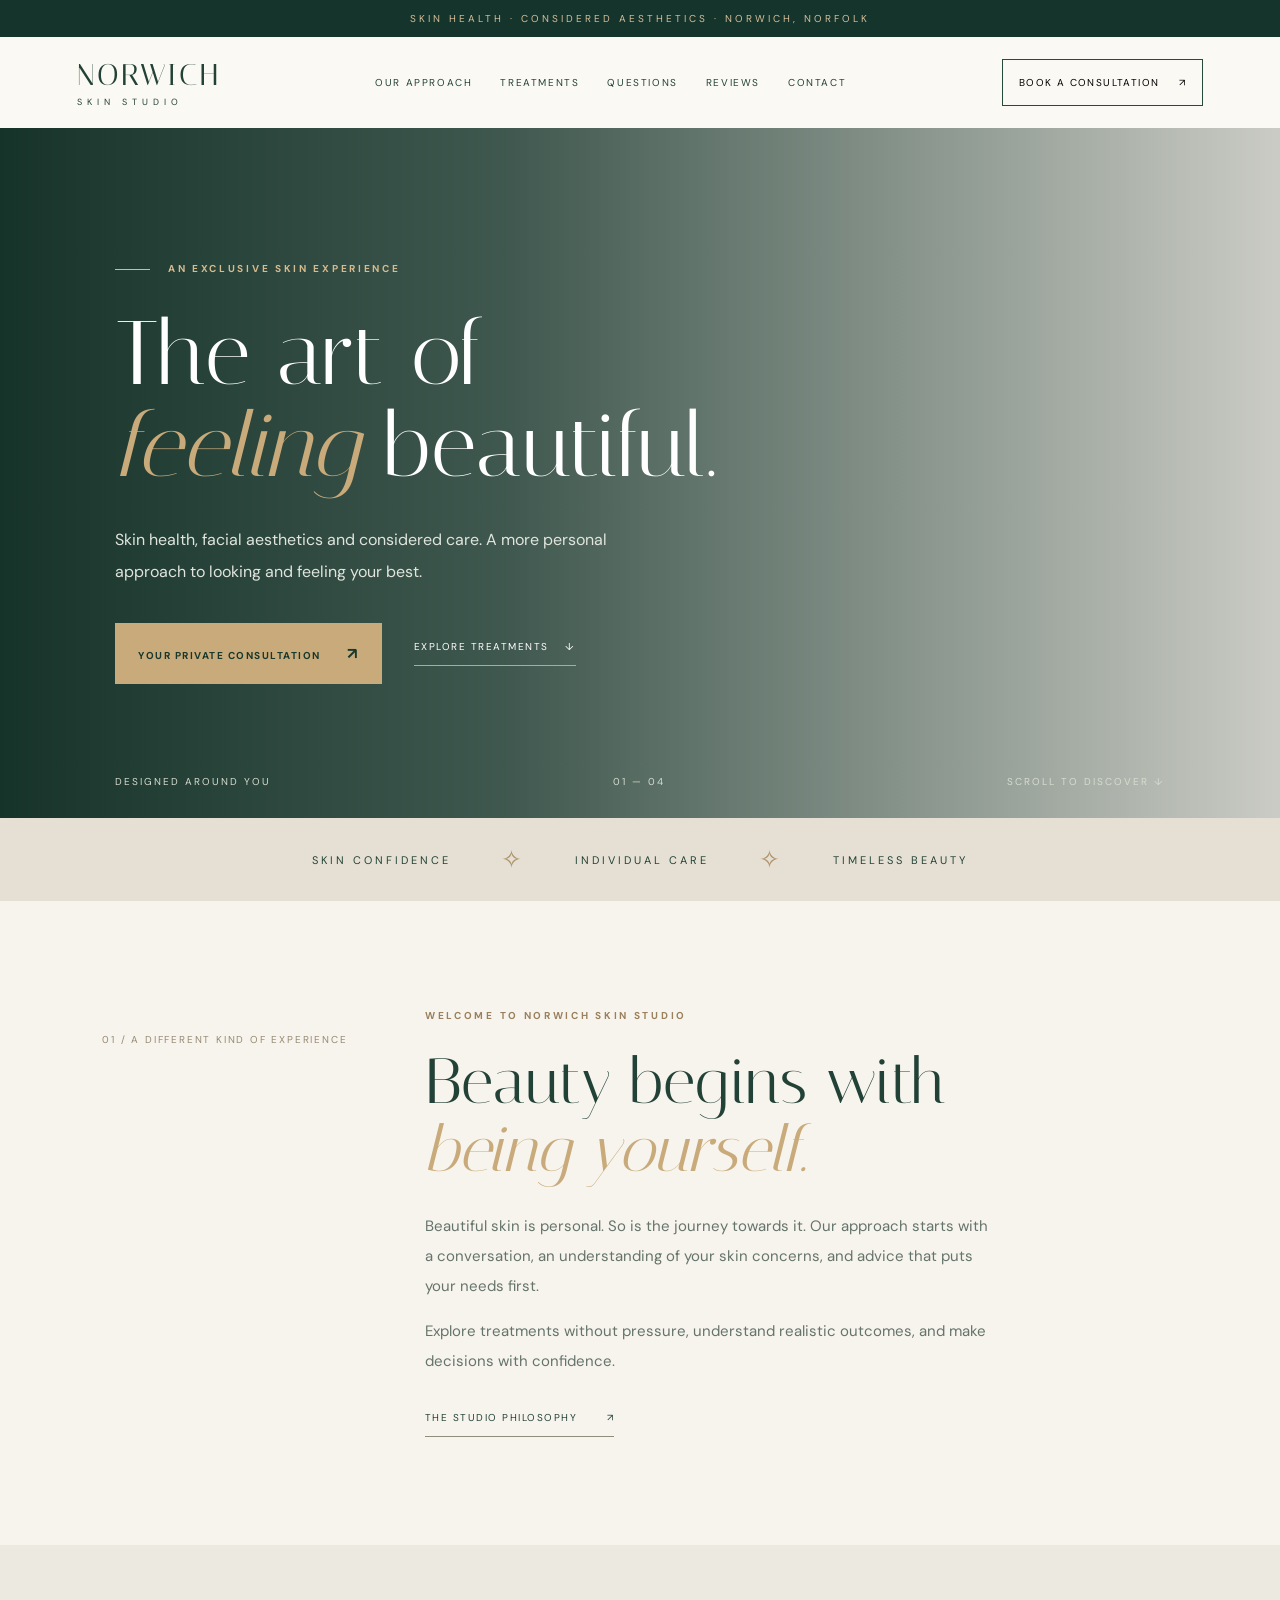
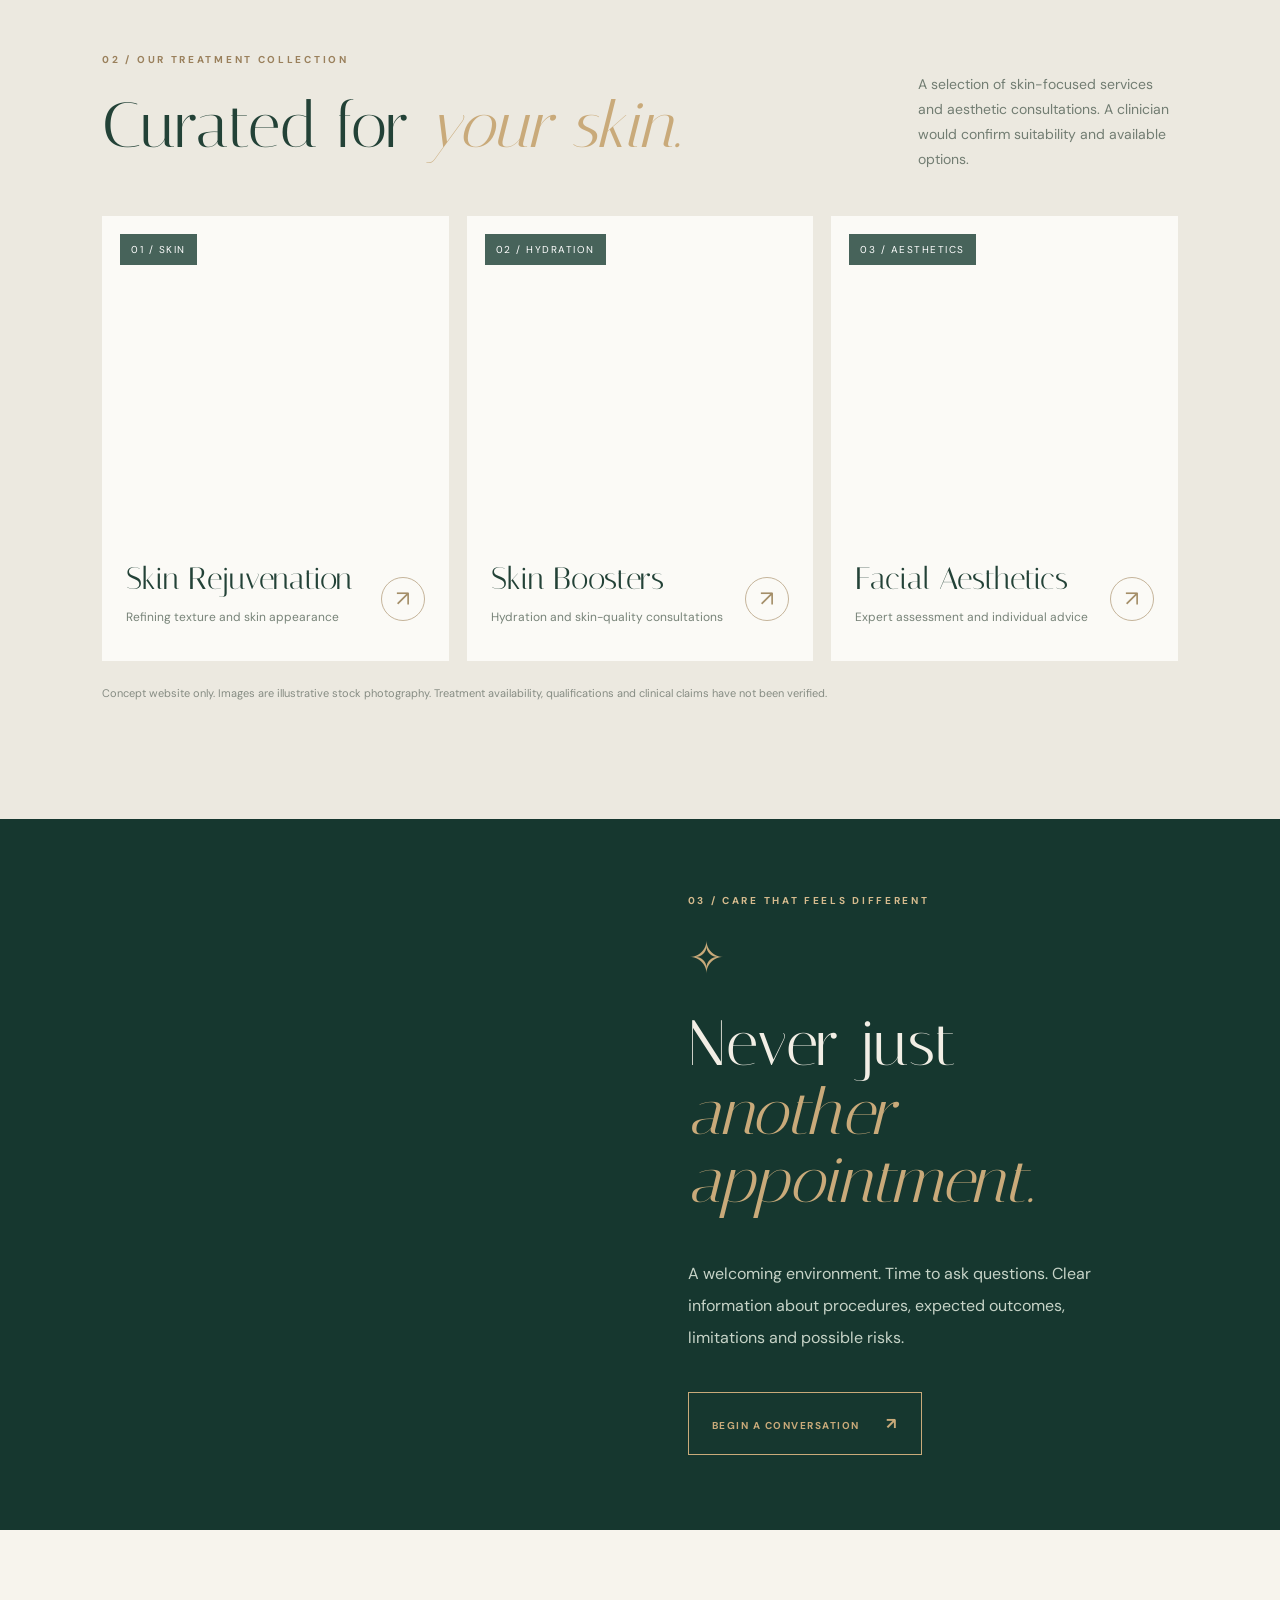
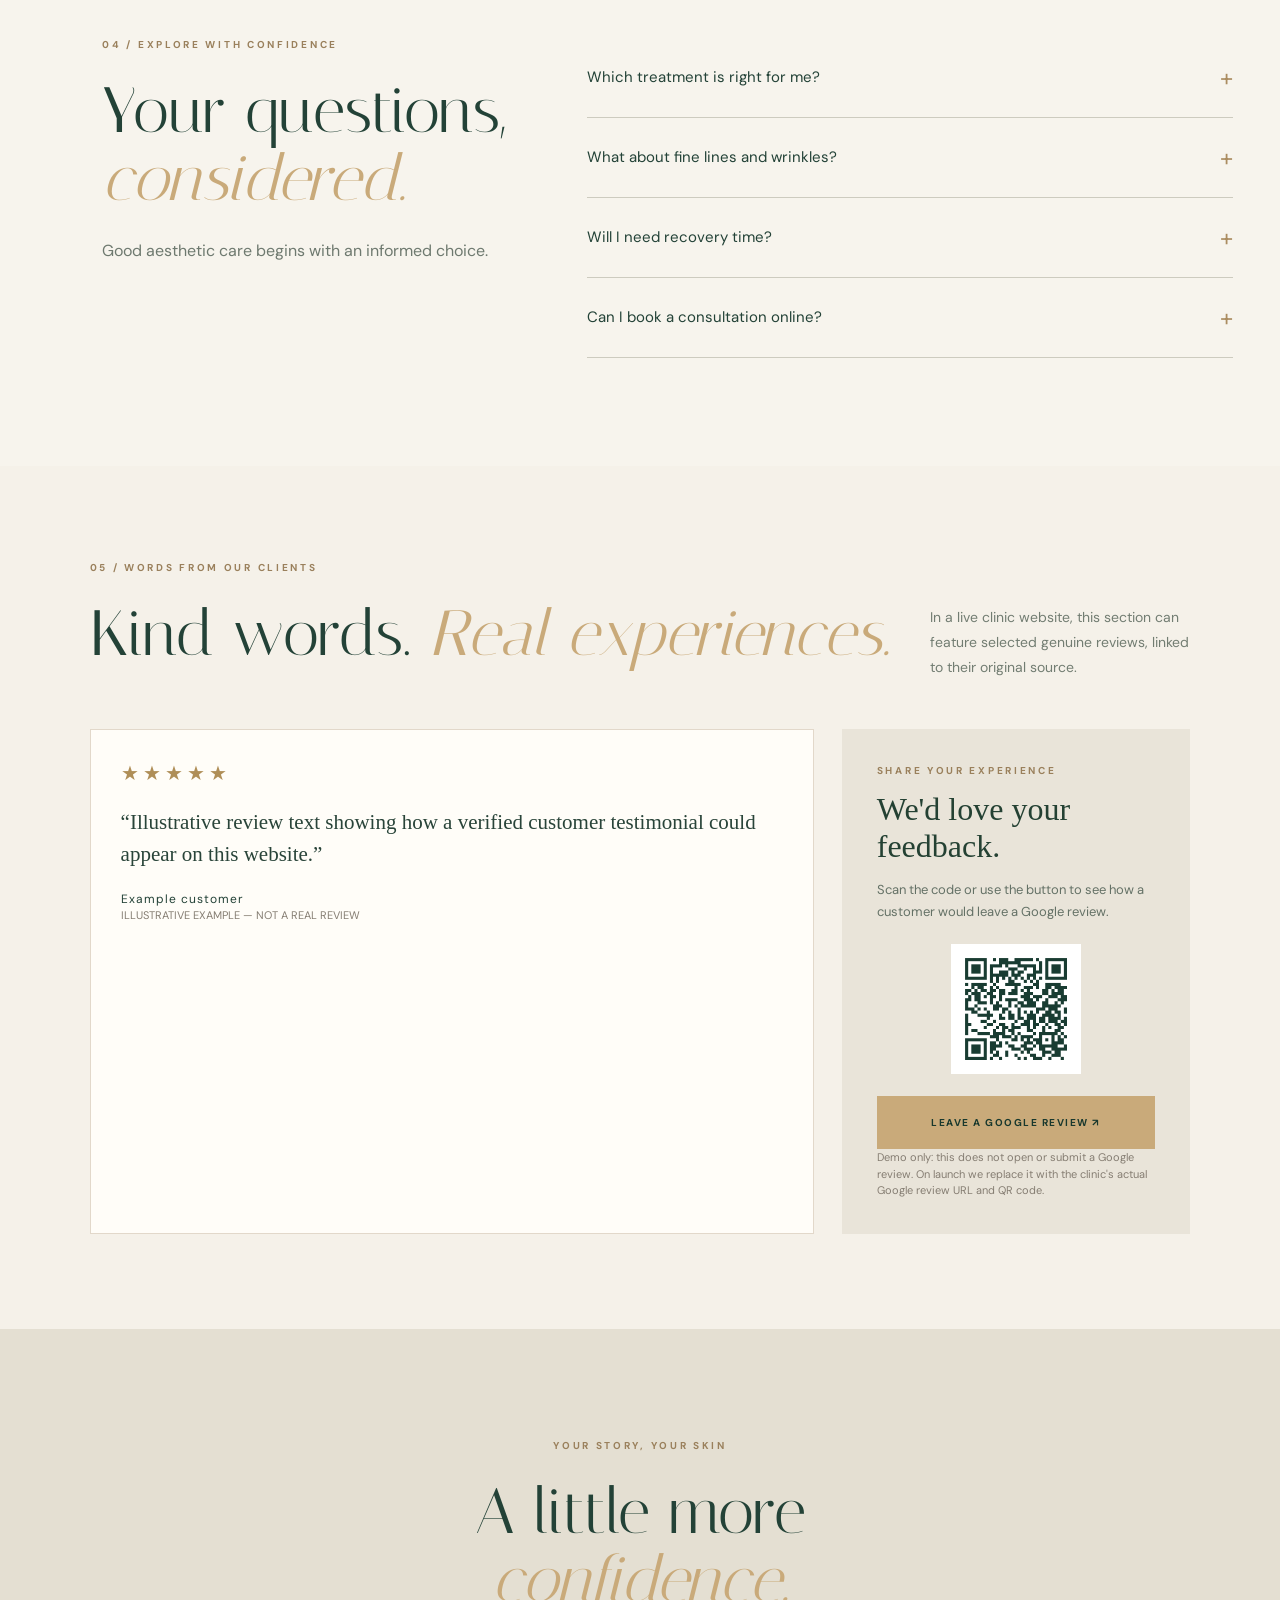
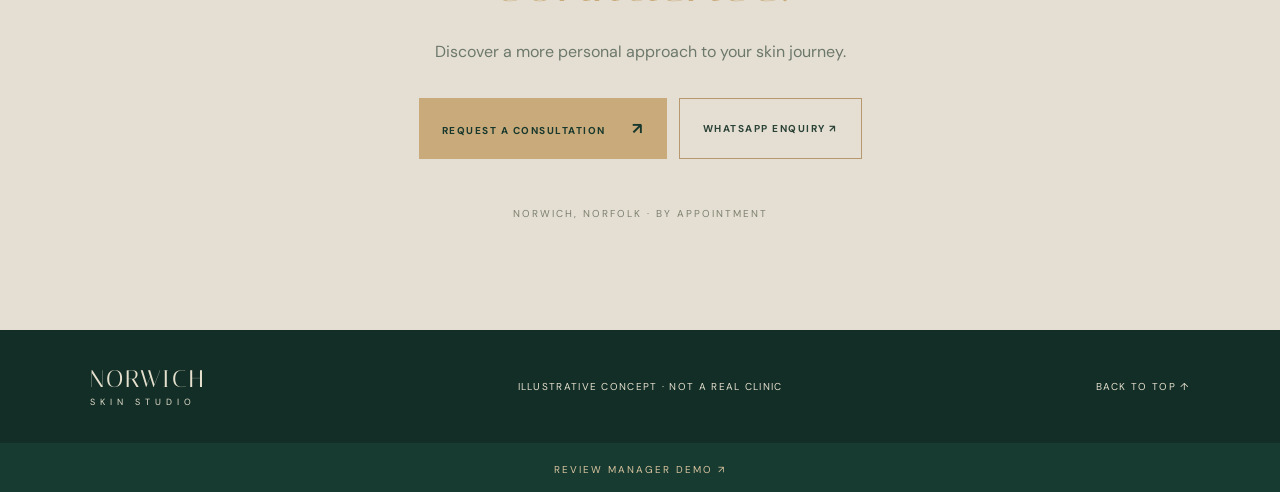
==== index.html @ c9c1867e "Add files via upload" ====
<!doctype html><html lang="en"><head><meta charset="utf-8"><meta name="viewport" content="width=device-width, initial-scale=1"><meta name="description" content="Norwich Skin Studio luxury skin and aesthetics website concept. Explore consultations, skin rejuvenation and skin treatments."><title>Norwich Skin Studio | Considered Aesthetics</title><link rel="preconnect" href="https://images.unsplash.com"><link rel="preconnect" href="https://fonts.googleapis.com"><link rel="preconnect" href="https://fonts.gstatic.com" crossorigin><link href="https://fonts.googleapis.com/css2?family=DM+Sans:wght@400;500;600;700&family=Italiana&display=swap" rel="stylesheet"><link rel="stylesheet" href="styles.css"></head><body><div class="topline">SKIN HEALTH · CONSIDERED AESTHETICS · NORWICH, NORFOLK</div><header class="header"><a class="brand" href="#home"><span class="brand-top">NORWICH</span><span class="brand-bottom">SKIN STUDIO</span></a><nav id="nav"><a href="#about">OUR APPROACH</a><a href="#treatments">TREATMENTS</a><a href="#questions">QUESTIONS</a><a href="#reviews">REVIEWS</a><a href="#contact">CONTACT</a></nav><button class="header-cta open-dialog">BOOK A CONSULTATION <span>↗</span></button><button class="menu" id="menu" aria-label="Open navigation" aria-expanded="false">☰</button></header><main id="home"><section class="hero"><div class="hero-image"></div><div class="hero-tint"></div><div class="hero-content"><div class="overline light"><span class="dash"></span> AN EXCLUSIVE SKIN EXPERIENCE</div><h1>The art of<br><em>feeling</em> beautiful.</h1><p>Skin health, facial aesthetics and considered care. A more personal approach to looking and feeling your best.</p><div class="hero-buttons"><button class="button gold open-dialog">YOUR PRIVATE CONSULTATION <span>↗</span></button><a href="#treatments" class="text-link">EXPLORE TREATMENTS <span>↓</span></a></div></div><div class="hero-bottom"><span>DESIGNED AROUND YOU</span><span>01 — 04</span><span>SCROLL TO DISCOVER ↓</span></div></section><div class="ribbon"><span>SKIN CONFIDENCE</span><b>✧</b><span>INDIVIDUAL CARE</span><b>✧</b><span>TIMELESS BEAUTY</span></div><section class="about section" id="about"><div class="section-kicker">01 / A DIFFERENT KIND OF EXPERIENCE</div><div><div class="overline">WELCOME TO NORWICH SKIN STUDIO</div><h2>Beauty begins with<br><em>being yourself.</em></h2><p>Beautiful skin is personal. So is the journey towards it. Our approach starts with a conversation, an understanding of your skin concerns, and advice that puts your needs first.</p><p>Explore treatments without pressure, understand realistic outcomes, and make decisions with confidence.</p><a href="#contact" class="underlined">THE STUDIO PHILOSOPHY <span>↗</span></a></div></section><section class="treatments section" id="treatments"><div class="section-heading"><div><div class="overline">02 / OUR TREATMENT COLLECTION</div><h2>Curated for <em>your skin.</em></h2></div><p>A selection of skin-focused services and aesthetic consultations. A clinician would confirm suitability and available options.</p></div><div class="cards"><article class="treatment-card"><div class="card-photo" style="background-image:url('https://images.unsplash.com/photo-1570172619644-dfd03ed5d881?auto=format&fit=crop&w=900&q=85')"><span>01 / SKIN</span></div><div class="card-body"><div><h3>Skin Rejuvenation</h3><p>Refining texture and skin appearance</p></div><button class="circle open-dialog" aria-label="Enquire about skin rejuvenation">↗</button></div></article><article class="treatment-card"><div class="card-photo" style="background-image:url('https://images.unsplash.com/photo-1608248543803-ba4f8c70ae0b?auto=format&fit=crop&w=900&q=85')"><span>02 / HYDRATION</span></div><div class="card-body"><div><h3>Skin Boosters</h3><p>Hydration and skin-quality consultations</p></div><button class="circle open-dialog" aria-label="Enquire about skin boosters">↗</button></div></article><article class="treatment-card"><div class="card-photo" style="background-image:url('https://images.unsplash.com/photo-1556229010-6c3f2c9ca5f8?auto=format&fit=crop&w=900&q=85')"><span>03 / AESTHETICS</span></div><div class="card-body"><div><h3>Facial Aesthetics</h3><p>Expert assessment and individual advice</p></div><button class="circle open-dialog" aria-label="Enquire about facial aesthetics">↗</button></div></article></div><p class="smallprint">Concept website only. Images are illustrative stock photography. Treatment availability, qualifications and clinical claims have not been verified.</p></section><section class="feature"><div class="feature-image"></div><div class="feature-copy"><div class="overline light">03 / CARE THAT FEELS DIFFERENT</div><span class="flower">✧</span><h2>Never just<br><em>another appointment.</em></h2><p>A welcoming environment. Time to ask questions. Clear information about procedures, expected outcomes, limitations and possible risks.</p><button class="button outline open-dialog">BEGIN A CONVERSATION <span>↗</span></button></div></section><section class="faq section" id="questions"><div><div class="overline">04 / EXPLORE WITH CONFIDENCE</div><h2>Your questions,<br><em>considered.</em></h2><p>Good aesthetic care begins with an informed choice.</p></div><div class="faq-list"><details><summary>Which treatment is right for me? <span>+</span></summary><p>That depends on your goals, skin history and suitability. A consultation is the appropriate starting point.</p></details><details><summary>What about fine lines and wrinkles? <span>+</span></summary><p>Different approaches exist. A qualified professional can discuss options and, where clinically appropriate, prescription-only treatments as part of a consultation.</p></details><details><summary>Will I need recovery time? <span>+</span></summary><p>Downtime varies by treatment. Potential redness, swelling, bruising and other effects should be explained before treatment.</p></details><details><summary>Can I book a consultation online? <span>+</span></summary><p>The finished site would connect to an approved booking provider or direct consultation request. This demo does not submit appointments.</p></details></div></section><section class="reviews-section section" id="reviews"><div class="section-heading"><div><div class="overline">05 / WORDS FROM OUR CLIENTS</div><h2>Kind words. <em>Real experiences.</em></h2></div><p>In a live clinic website, this section can feature selected genuine reviews, linked to their original source.</p></div><div class="reviews-layout"><div class="review-list" id="review-list" aria-live="polite"></div><aside class="review-actions"><div class="overline">SHARE YOUR EXPERIENCE</div><h3>We'd love your feedback.</h3><p>Scan the code or use the button to see how a customer would leave a Google review.</p><img class="review-qr" src="review-demo-qr.png" alt="Demonstration QR code pointing to this demo review section"><button class="button gold" id="google-review-btn">LEAVE A GOOGLE REVIEW ↗</button><div class="tiny-note">Demo only: this does not open or submit a Google review. On launch we replace it with the clinic's actual Google review URL and QR code.</div></aside></div></section><section class="closing" id="contact"><div class="overline">YOUR STORY, YOUR SKIN</div><h2>A little more<br><em>confidence.</em></h2><p>Discover a more personal approach to your skin journey.</p><div class="closing-actions"><button class="button gold open-dialog">REQUEST A CONSULTATION <span>↗</span></button><button class="button outline" id="whatsapp-btn">WHATSAPP ENQUIRY ↗</button></div><div class="contact-caption">NORWICH, NORFOLK · BY APPOINTMENT</div></section></main><footer><a class="brand" href="#home"><span class="brand-top">NORWICH</span><span class="brand-bottom">SKIN STUDIO</span></a><span>ILLUSTRATIVE CONCEPT · NOT A REAL CLINIC</span><a href="#home">BACK TO TOP ↑</a></footer><dialog id="consultation"><button class="close" id="close" aria-label="Close">×</button><div class="overline">START WITH A CONVERSATION</div><h2>Considered care<br><em>begins here.</em></h2><p>In the live version this button would open the clinic’s appointment calendar or WhatsApp. This design preview does not accept bookings or collect information.</p><button class="button gold" id="dismiss">RETURN TO WEBSITE</button></dialog><dialog id="review-demo-dialog" class="mini-dialog"><button class="close" data-close-dialog="review-demo-dialog" aria-label="Close">×</button><div class="overline">GOOGLE REVIEWS — DEMONSTRATION</div><h2>Share your <em>experience.</em></h2><p>The live button and QR code would open the clinic's real Google review form, where customers can choose 1 to 5 stars and write a review.</p><p><strong>This demonstration does not create a Google review.</strong></p><button class="button gold" data-close-dialog="review-demo-dialog">RETURN TO WEBSITE</button></dialog>
<dialog id="wa-demo-dialog" class="mini-dialog"><button class="close" data-close-dialog="wa-demo-dialog" aria-label="Close">×</button><div class="overline">WHATSAPP — DEMONSTRATION</div><h2>Ask us <em>anything.</em></h2><p>On the live website this opens WhatsApp with a prepared message to the clinic's verified business number.</p><div class="demo-message">Hello, I'd like to enquire about a skin consultation at Norwich Skin Studio. Could you tell me about availability?</div><p><strong>No message is sent in this demo.</strong></p><button class="button gold" data-close-dialog="wa-demo-dialog">RETURN TO WEBSITE</button></dialog>
<div class="review-admin-access"><button id="open-admin">REVIEW MANAGER DEMO <span>↗</span></button></div>
<dialog id="admin-dialog" class="admin-dialog"><button class="close" data-close-dialog="admin-dialog" aria-label="Close">×</button><div class="overline">OWNER AREA — DEMONSTRATION</div><h2>Manage <em>reviews.</em></h2><div id="pin-panel"><p>Enter the demonstration PIN to add or remove selected testimonials.</p><form id="pin-form"><label for="pin">Demo PIN</label><input id="pin" autocomplete="off" inputmode="numeric" maxlength="4" placeholder="1234" type="password" required><button class="button gold" type="submit">UNLOCK</button><div id="pin-error" class="form-error" aria-live="polite"></div></form></div><div id="review-editor" hidden><p class="tiny-note">Paste genuine published reviews only. This demonstration saves entries in this browser, not to a server or Google.</p><form id="add-review-form"><label for="r-name">Display name</label><input id="r-name" maxlength="70" placeholder="Customer's public display name" required><label for="r-stars">Original star rating</label><select id="r-stars"><option value="5">★★★★★ — 5</option><option value="4">★★★★ — 4</option><option value="3">★★★ — 3</option><option value="2">★★ — 2</option><option value="1">★ — 1</option></select><label for="r-text">Review text</label><textarea id="r-text" maxlength="700" rows="4" placeholder="Paste the review exactly as published" required></textarea><label for="r-url">Link to original review (optional)</label><input id="r-url" type="url" placeholder="https://..."><button class="button gold" type="submit">ADD TO WEBSITE</button></form><div class="admin-entry-list" id="admin-entry-list"></div><button class="admin-reset" id="reset-reviews">RESET DEMO REVIEWS</button></div></dialog><script src="site.js"></script></body></html>
---- styles.css ----
:root{--forest:#16372f;--cream:#f7f4ed;--gold:#c9aa7a;--ink:#234237}*{box-sizing:border-box}html{scroll-behavior:smooth}body{margin:0;background:var(--cream);color:var(--ink);font-family:'DM Sans',Arial,sans-serif}button{cursor:pointer;font:inherit}a{color:inherit;text-decoration:none}.topline{background:#15342c;color:#d6bf9a;text-align:center;font-size:10px;letter-spacing:3px;padding:12px}.header{height:91px;display:flex;justify-content:space-between;align-items:center;padding:0 6%;background:#fbf9f3;gap:22px}.brand{display:flex;flex-direction:column;gap:3px;white-space:nowrap}.brand-top{font:30px 'Italiana',Georgia,serif;letter-spacing:2px}.brand-bottom{font-size:9px;letter-spacing:5px}.header nav{display:flex;gap:28px;font-size:10px;letter-spacing:1.6px}.header nav a:hover,.underlined:hover{color:#b08c5b}.header-cta{background:transparent;border:1px solid #254b3d;padding:16px;font-size:10px;letter-spacing:1.4px}.header-cta span{margin-left:15px}.header-cta:hover{background:var(--forest);color:white}.menu{display:none;background:transparent;border:0;font-size:26px}.hero{height:690px;position:relative;color:#fff;display:flex;align-items:center;overflow:hidden}.hero-image{position:absolute;inset:0;background-image:url('https://images.unsplash.com/photo-1611930022073-b7a4ba5fcccd?auto=format&fit=crop&w=2000&q=90');background-position:center;background-size:cover;animation:zoom 18s ease-in-out infinite alternate}.hero-tint{position:absolute;inset:0;background:linear-gradient(90deg,rgba(13,43,34,.96),rgba(15,47,37,.79) 40%,rgba(10,30,22,.19) 100%)}.hero-content{position:relative;padding:0 9%;max-width:940px;z-index:1}.overline{font-weight:700;font-size:10px;letter-spacing:2.7px;color:#9a805c}.overline.light{color:#d6bb8e}.dash{display:inline-block;width:35px;height:1px;background:#d6bb8e;vertical-align:middle;margin-right:13px}h1,h2,h3{font-family:'Italiana',Georgia,serif;font-weight:400}h1{font-size:clamp(64px,7vw,110px);line-height:1.02;margin:33px 0}h1 em,h2 em{color:var(--gold);font-weight:400}h2{font-size:clamp(46px,5vw,76px);line-height:1.07;margin:26px 0}.hero-content p{max-width:510px;font-size:16px;line-height:2;color:#e0e5de}.hero-buttons{display:flex;align-items:center;gap:32px;margin-top:35px}.button{padding:20px 23px;font-size:10px;letter-spacing:1.5px;border:0;font-weight:700;transition:transform .2s,background .2s}.button:hover{transform:translateY(-3px)}.button span{font-size:16px;margin-left:23px}.gold{background:var(--gold);color:#18382d}.gold:hover{background:#e5c596}.text-link{font-size:10px;letter-spacing:1.5px;border-bottom:1px solid #bba785;padding-bottom:12px}.text-link span{margin-left:12px}.hero-bottom{position:absolute;bottom:30px;left:9%;right:9%;display:flex;justify-content:space-between;font-size:10px;letter-spacing:2px;color:#d6dccf}.ribbon{display:flex;align-items:center;justify-content:center;gap:50px;background:#e6e0d4;padding:25px;font-size:11px;letter-spacing:3px}.ribbon b{color:#ae936b;font-size:25px;font-weight:400}.section{padding:108px 8%}.about{display:grid;grid-template-columns:30% 70%}.section-kicker{font-size:10px;letter-spacing:1.8px;color:#958973;padding-top:24px}.about>div:last-child{max-width:720px}.about p{line-height:2;color:#65746a;font-size:15px;max-width:570px}.underlined{display:inline-block;font-size:10px;letter-spacing:1.5px;border-bottom:1px solid #8f8e7c;padding-bottom:12px;margin-top:20px}.underlined span{margin-left:25px}.treatments{background:#ece9e0}.section-heading{display:flex;justify-content:space-between;align-items:end;gap:35px}.section-heading p{max-width:260px;line-height:1.8;color:#727d72;font-size:14px}.cards{display:grid;grid-template-columns:repeat(3,1fr);gap:18px;margin-top:30px}.treatment-card{background:#fbfaf6}.card-photo{height:320px;background-size:cover;background-position:center;position:relative;transition:filter .2s}.treatment-card:hover .card-photo{filter:brightness(1.1)}.card-photo span{position:absolute;top:18px;left:18px;background:#173b31c9;padding:9px 11px;color:#fff;font-size:10px;letter-spacing:1.5px}.card-body{padding:24px;display:flex;justify-content:space-between;align-items:center}.card-body h3{font-size:31px;margin:0}.card-body p{font-size:12px;color:#778378}.circle{border:1px solid #c5b49a;width:44px;height:44px;border-radius:50%;background:transparent;font-size:22px;color:#a48e68}.smallprint{font-size:11px;color:#868c83;margin-top:25px}.feature{display:grid;grid-template-columns:48% 52%;min-height:520px;background:var(--forest)}.feature-image{background:url('https://images.unsplash.com/photo-1556228720-195a672e8a03?auto=format&fit=crop&w=1000&q=85') center/cover}.feature-copy{padding:75px 11%;display:flex;flex-direction:column;align-items:start;justify-content:center;color:#f2eee5}.feature-copy h2{color:#f2eee5}.feature-copy p{line-height:2;color:#c6d3c7;max-width:430px}.flower{font:44px Georgia,serif;color:var(--gold);margin-top:25px}.outline{border:1px solid var(--gold);background:transparent;color:var(--gold);margin-top:22px}.faq{display:grid;grid-template-columns:40% 60%;gap:55px}.faq>div:first-child p{color:#6e796f}.faq-list details{border-bottom:1px solid #cdcbbf;padding:24px 0}.faq-list summary{display:flex;justify-content:space-between;align-items:center;cursor:pointer;font-size:15px;list-style:none}.faq-list summary span{font-size:24px;color:#ab8d61}.faq-list details p{color:#737c72;line-height:1.8;font-size:14px;max-width:540px}.closing{text-align:center;padding:110px 20px;background:#e4dfd2}.closing p{color:#6d786c}.closing .button{margin-top:20px}.contact-caption{margin-top:48px;letter-spacing:2px;font-size:10px;color:#7d806f}footer{padding:35px 7%;background:#122e26;color:#e5dfce;display:flex;justify-content:space-between;align-items:center;font-size:10px;letter-spacing:1.3px}footer .brand-top{font-size:24px}dialog{border:0;max-width:520px;width:calc(100% - 30px);padding:50px;background:#f7f4ed;color:#243f33;box-shadow:0 20px 90px #0005}dialog::backdrop{background:#112a24bd}dialog h2{font-size:52px}dialog p{line-height:1.9;color:#6d786c}dialog .close{position:absolute;top:12px;right:18px;background:none;border:0;font-size:30px}@keyframes zoom{to{transform:scale(1.08)}}@media(max-width:900px){.header nav{display:none;position:absolute;top:115px;left:0;right:0;z-index:5;background:#fbf9f3;padding:25px;flex-direction:column}.header nav.show{display:flex}.header-cta{display:none}.menu{display:block}.hero{height:670px}.hero-content{padding:0 6%}.hero-bottom{left:6%;right:6%}.hero-bottom span:nth-child(2){display:none}.ribbon{gap:14px;flex-wrap:wrap;font-size:9px}.section{padding:75px 6%}.about,.faq{grid-template-columns:1fr;gap:25px}.section-heading{display:block}.cards{grid-template-columns:1fr}.card-photo{height:360px}.feature{grid-template-columns:1fr}.feature-image{height:400px}.feature-copy{padding:65px 8%}footer{flex-direction:column;align-items:start;gap:22px}}@media(max-width:520px){.hero{height:635px}.hero-content p{font-size:14px}.hero-buttons{flex-direction:column;align-items:start;gap:24px}.ribbon span{font-size:8px}.ribbon b{display:none}.card-photo{height:300px}}

/* Client reviews and owner demo */
.reviews-section{background:#f5f1e9;padding:95px 7%;}.reviews-layout{display:grid;grid-template-columns:1.35fr .65fr;gap:28px;margin-top:35px}.review-list{display:grid;gap:18px}.review-card{padding:30px;background:#fffdf8;border:1px solid #e2d8ca}.review-stars{font-size:20px;color:#af8e57;letter-spacing:4px}.review-quote{font-family:Georgia,serif;font-size:21px;line-height:1.5;color:#294439}.review-who{font-size:12px;letter-spacing:1px;margin-top:15px}.review-label,.tiny-note{font-size:11px;line-height:1.5;color:#857d72}.review-actions{padding:35px;background:#e9e4d9;align-self:start}.review-actions h3{font:32px Georgia,serif;color:#244133;margin:14px 0}.review-actions p{line-height:1.65;color:#647166;font-size:13px}.review-qr{width:130px;height:130px;display:block;margin:22px auto;background:white;padding:8px}.review-actions .button{width:100%;white-space:normal}.closing-actions{display:flex;gap:12px;justify-content:center;flex-wrap:wrap}.closing-actions .outline{border:1px solid #b7986f;color:#2b4237}.review-admin-access{background:#173b31;text-align:center;padding:14px}.review-admin-access button{border:0;background:transparent;color:#d9c49f;font-size:10px;letter-spacing:2px;cursor:pointer}.mini-dialog,.admin-dialog{max-width:560px;width:calc(100% - 32px);border:0;background:#f8f5ed;padding:44px;color:#294438;box-shadow:0 30px 100px #102b2388}.mini-dialog::backdrop,.admin-dialog::backdrop{background:#0f2c23a8}.mini-dialog h2,.admin-dialog h2{font:44px Georgia,serif}.mini-dialog h2 em,.admin-dialog h2 em{color:#af9066}.mini-dialog p,.admin-dialog p{line-height:1.7;color:#52665a}.demo-message{background:white;border-left:4px solid #2f8761;padding:16px;line-height:1.7}.admin-dialog form{display:grid;gap:11px}.admin-dialog label{font-weight:bold;font-size:12px}.admin-dialog input,.admin-dialog select,.admin-dialog textarea{background:white;border:1px solid #c9c9b9;border-radius:2px;padding:11px;font:14px Arial,sans-serif;width:100%;color:#253e33}.admin-dialog .button{margin-top:9px}.admin-entry-list{margin-top:25px;display:grid;gap:10px}.admin-entry{border:1px solid #d5d0c5;padding:14px;display:flex;justify-content:space-between;gap:10px;align-items:start}.admin-entry button,.admin-reset{background:none;color:#a64a43;border:0;text-decoration:underline;cursor:pointer}.form-error{color:#a53631;font-size:12px}.review-empty{color:#53665a;background:#fff;padding:24px}#review-editor[hidden]{display:none!important}@media(max-width:750px){.reviews-layout{grid-template-columns:1fr}.reviews-section{padding:58px 6%}.review-card{padding:20px}.mini-dialog,.admin-dialog{padding:32px 22px}.review-quote{font-size:19px}}
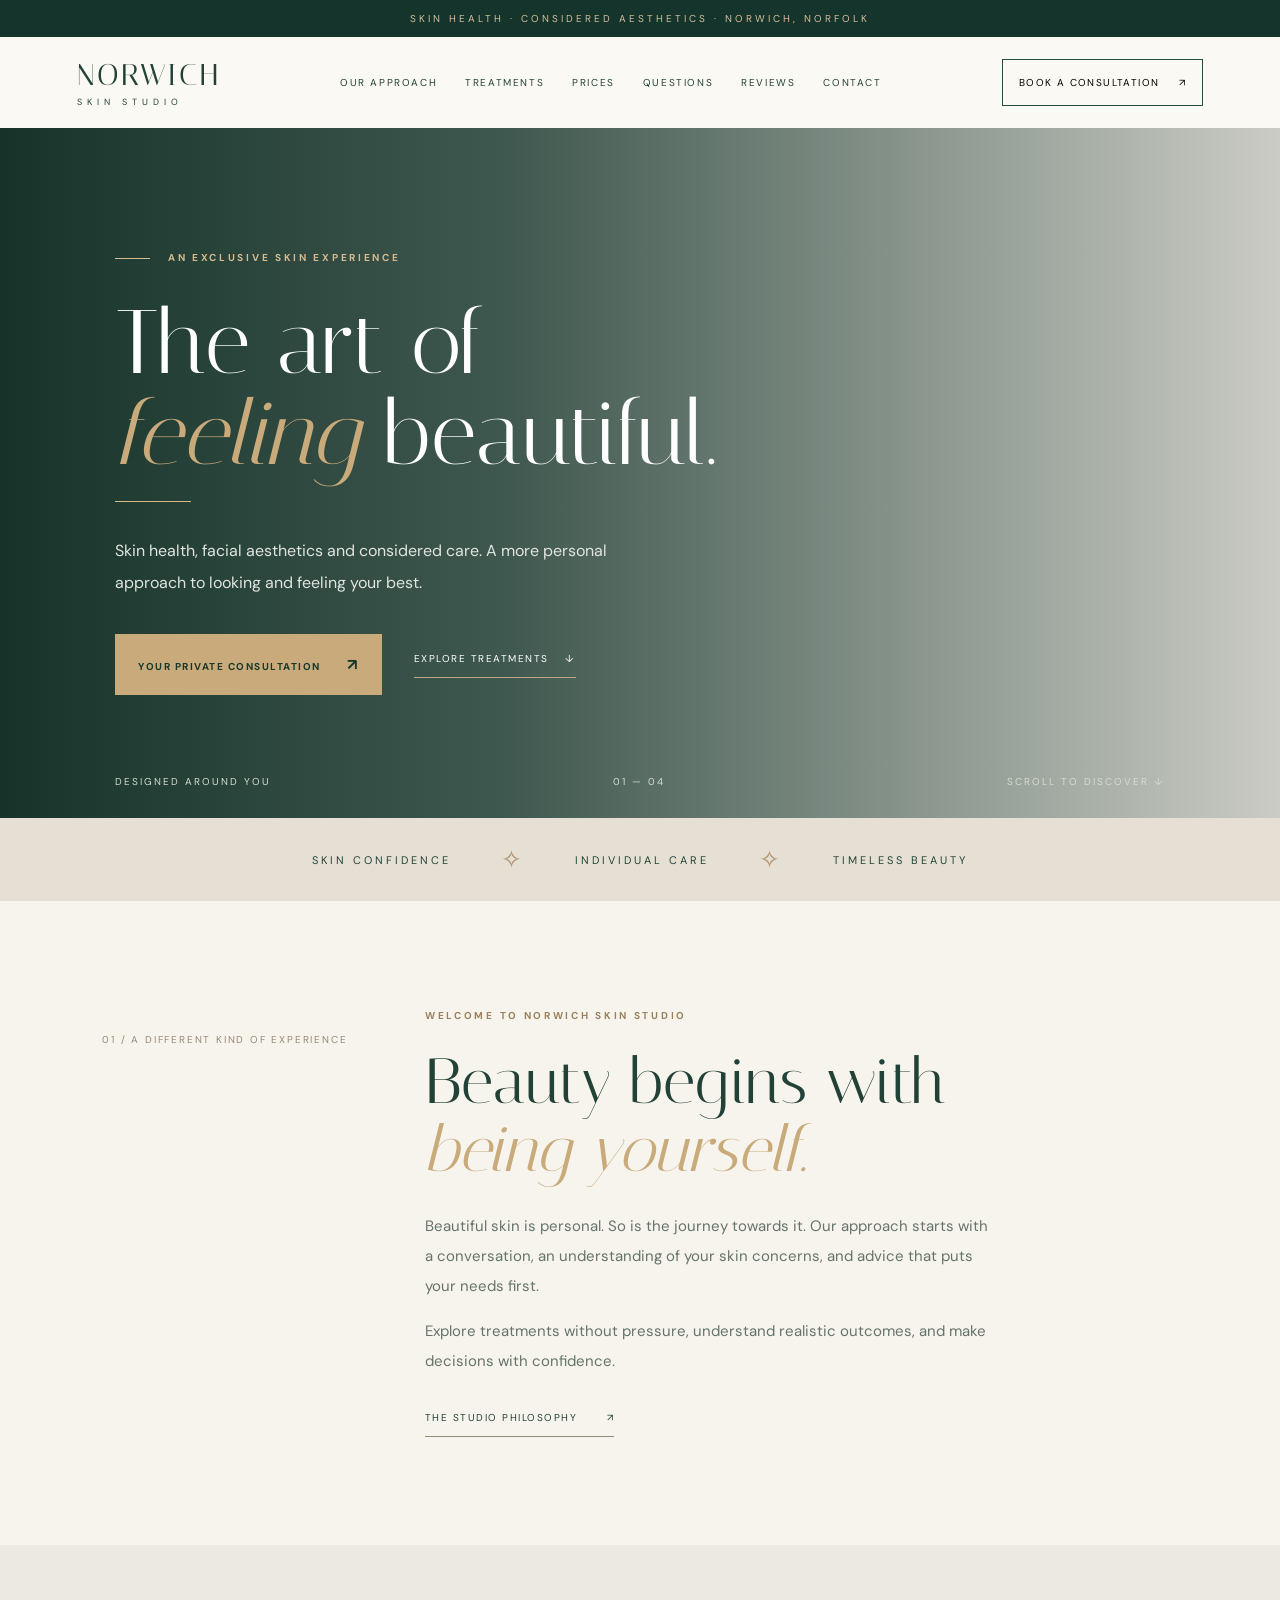
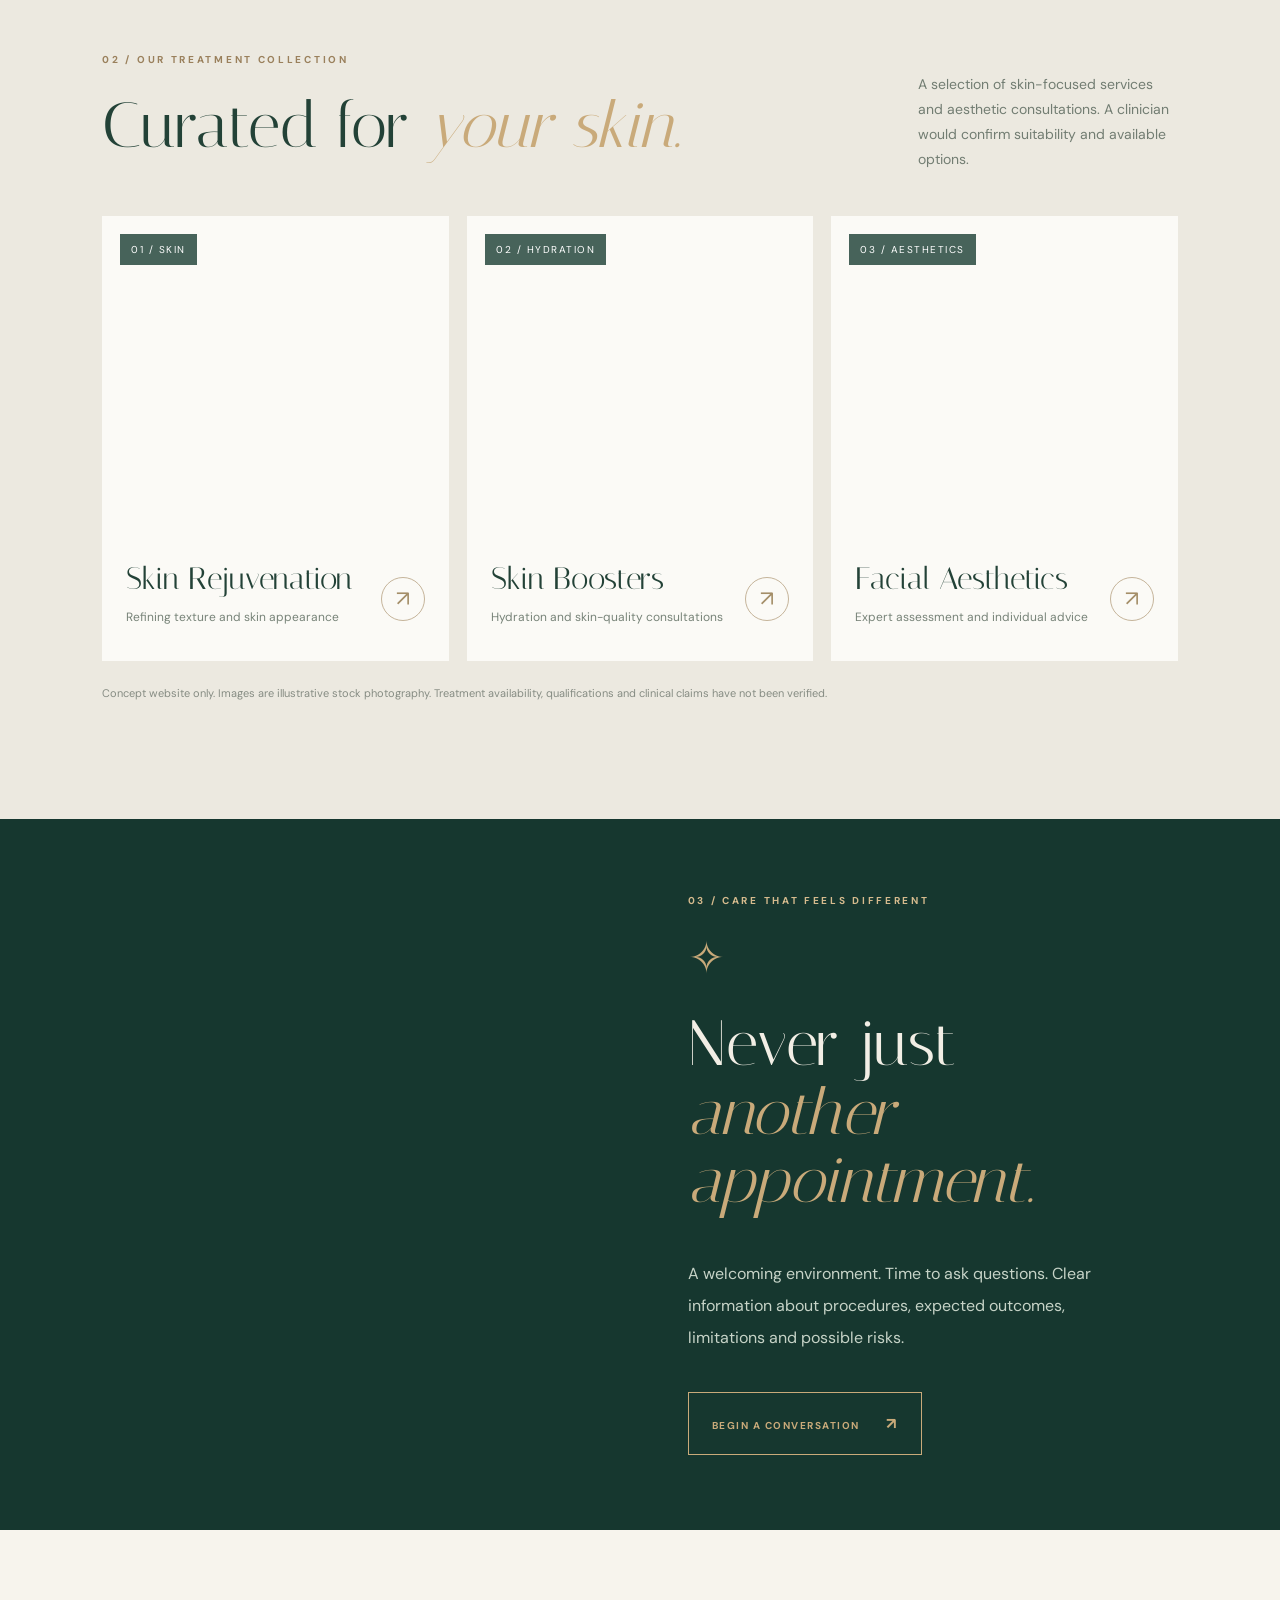
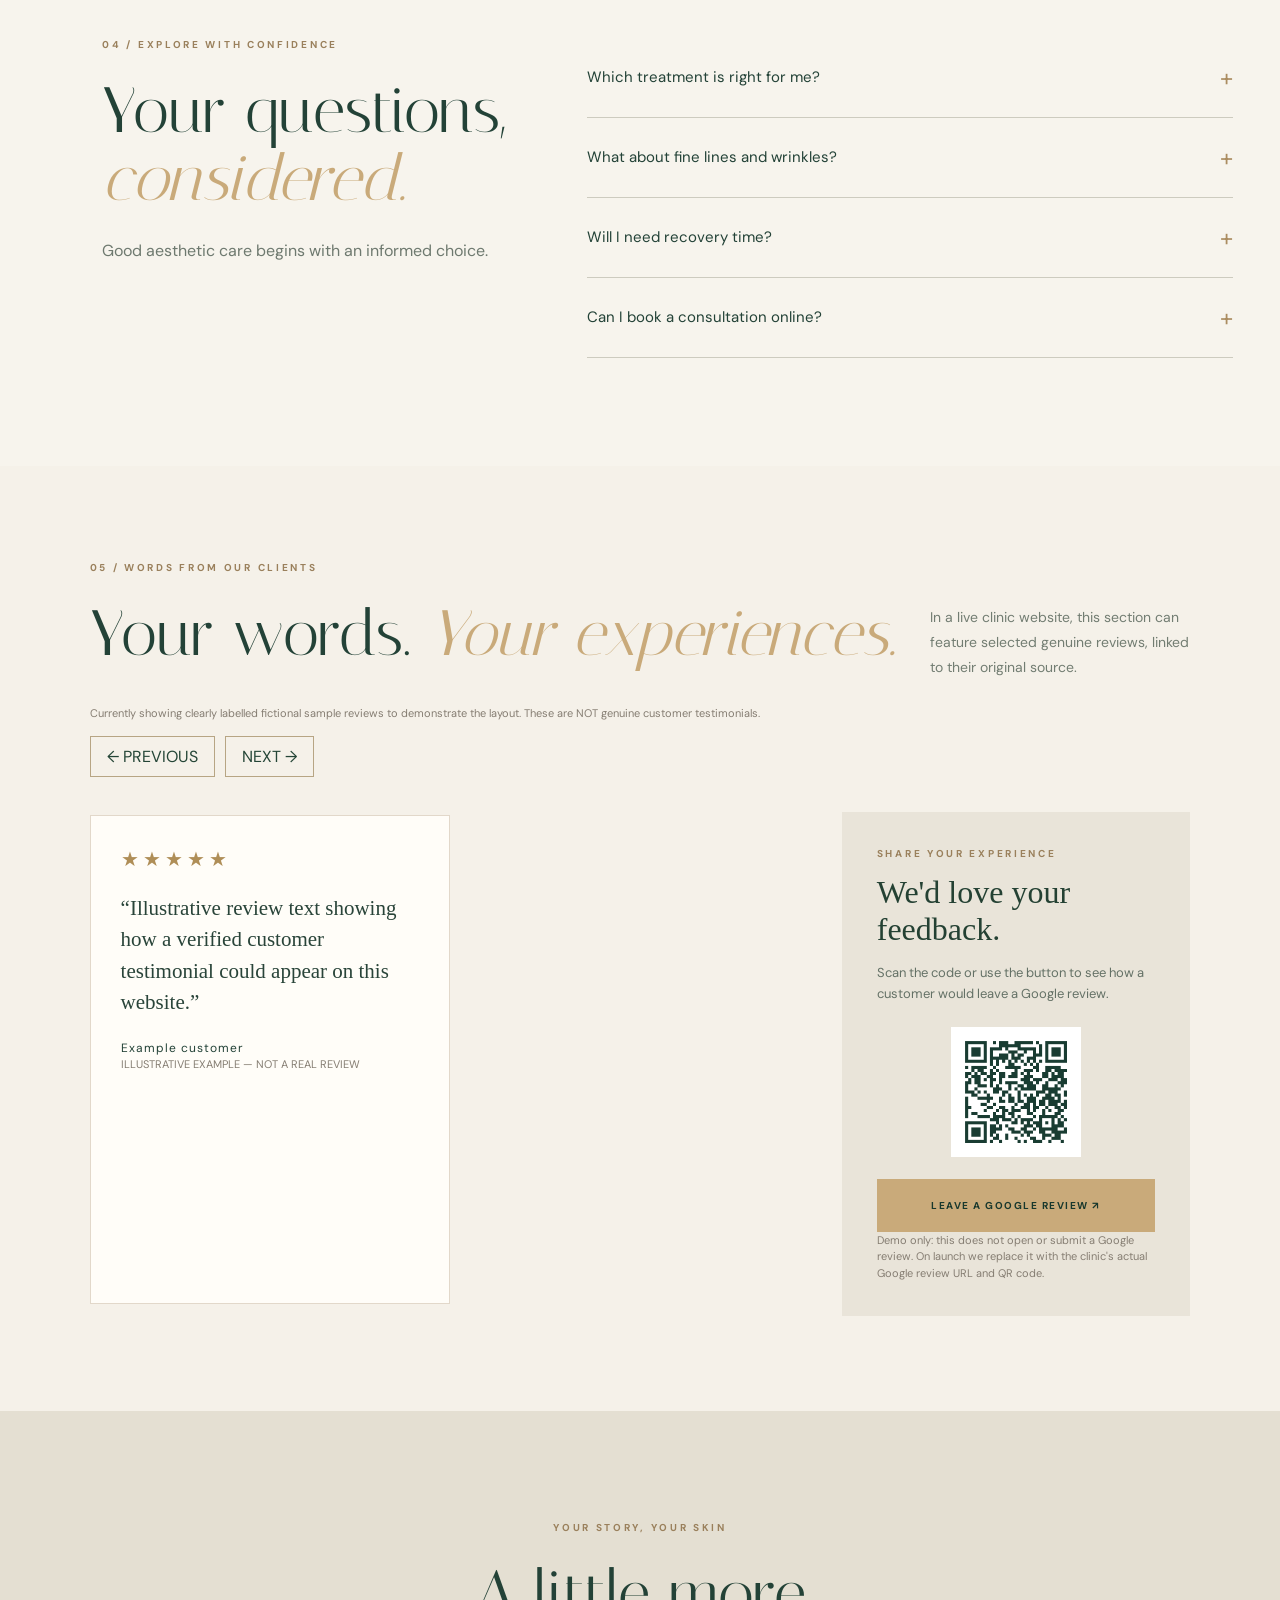
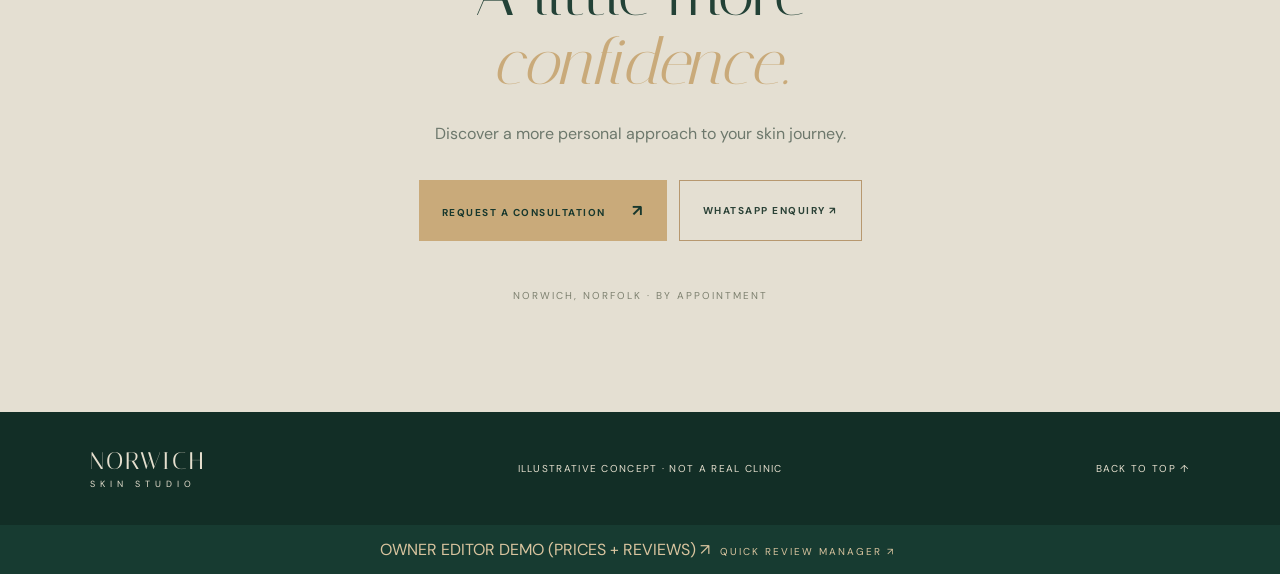
==== commit 770fa002: "Connect prices, editor and scrolling sample reviews: index.html" ====
--- a/index.html
+++ b/index.html
@@ -1,4 +1,4 @@
-<!doctype html><html lang="en"><head><meta charset="utf-8"><meta name="viewport" content="width=device-width, initial-scale=1"><meta name="description" content="Norwich Skin Studio luxury skin and aesthetics website concept. Explore consultations, skin rejuvenation and skin treatments."><title>Norwich Skin Studio | Considered Aesthetics</title><link rel="preconnect" href="https://images.unsplash.com"><link rel="preconnect" href="https://fonts.googleapis.com"><link rel="preconnect" href="https://fonts.gstatic.com" crossorigin><link href="https://fonts.googleapis.com/css2?family=DM+Sans:wght@400;500;600;700&family=Italiana&display=swap" rel="stylesheet"><link rel="stylesheet" href="styles.css"></head><body><div class="topline">SKIN HEALTH · CONSIDERED AESTHETICS · NORWICH, NORFOLK</div><header class="header"><a class="brand" href="#home"><span class="brand-top">NORWICH</span><span class="brand-bottom">SKIN STUDIO</span></a><nav id="nav"><a href="#about">OUR APPROACH</a><a href="#treatments">TREATMENTS</a><a href="#questions">QUESTIONS</a><a href="#reviews">REVIEWS</a><a href="#contact">CONTACT</a></nav><button class="header-cta open-dialog">BOOK A CONSULTATION <span>↗</span></button><button class="menu" id="menu" aria-label="Open navigation" aria-expanded="false">☰</button></header><main id="home"><section class="hero"><div class="hero-image"></div><div class="hero-tint"></div><div class="hero-content"><div class="overline light"><span class="dash"></span> AN EXCLUSIVE SKIN EXPERIENCE</div><h1>The art of<br><em>feeling</em> beautiful.</h1><p>Skin health, facial aesthetics and considered care. A more personal approach to looking and feeling your best.</p><div class="hero-buttons"><button class="button gold open-dialog">YOUR PRIVATE CONSULTATION <span>↗</span></button><a href="#treatments" class="text-link">EXPLORE TREATMENTS <span>↓</span></a></div></div><div class="hero-bottom"><span>DESIGNED AROUND YOU</span><span>01 — 04</span><span>SCROLL TO DISCOVER ↓</span></div></section><div class="ribbon"><span>SKIN CONFIDENCE</span><b>✧</b><span>INDIVIDUAL CARE</span><b>✧</b><span>TIMELESS BEAUTY</span></div><section class="about section" id="about"><div class="section-kicker">01 / A DIFFERENT KIND OF EXPERIENCE</div><div><div class="overline">WELCOME TO NORWICH SKIN STUDIO</div><h2>Beauty begins with<br><em>being yourself.</em></h2><p>Beautiful skin is personal. So is the journey towards it. Our approach starts with a conversation, an understanding of your skin concerns, and advice that puts your needs first.</p><p>Explore treatments without pressure, understand realistic outcomes, and make decisions with confidence.</p><a href="#contact" class="underlined">THE STUDIO PHILOSOPHY <span>↗</span></a></div></section><section class="treatments section" id="treatments"><div class="section-heading"><div><div class="overline">02 / OUR TREATMENT COLLECTION</div><h2>Curated for <em>your skin.</em></h2></div><p>A selection of skin-focused services and aesthetic consultations. A clinician would confirm suitability and available options.</p></div><div class="cards"><article class="treatment-card"><div class="card-photo" style="background-image:url('https://images.unsplash.com/photo-1570172619644-dfd03ed5d881?auto=format&fit=crop&w=900&q=85')"><span>01 / SKIN</span></div><div class="card-body"><div><h3>Skin Rejuvenation</h3><p>Refining texture and skin appearance</p></div><button class="circle open-dialog" aria-label="Enquire about skin rejuvenation">↗</button></div></article><article class="treatment-card"><div class="card-photo" style="background-image:url('https://images.unsplash.com/photo-1608248543803-ba4f8c70ae0b?auto=format&fit=crop&w=900&q=85')"><span>02 / HYDRATION</span></div><div class="card-body"><div><h3>Skin Boosters</h3><p>Hydration and skin-quality consultations</p></div><button class="circle open-dialog" aria-label="Enquire about skin boosters">↗</button></div></article><article class="treatment-card"><div class="card-photo" style="background-image:url('https://images.unsplash.com/photo-1556229010-6c3f2c9ca5f8?auto=format&fit=crop&w=900&q=85')"><span>03 / AESTHETICS</span></div><div class="card-body"><div><h3>Facial Aesthetics</h3><p>Expert assessment and individual advice</p></div><button class="circle open-dialog" aria-label="Enquire about facial aesthetics">↗</button></div></article></div><p class="smallprint">Concept website only. Images are illustrative stock photography. Treatment availability, qualifications and clinical claims have not been verified.</p></section><section class="feature"><div class="feature-image"></div><div class="feature-copy"><div class="overline light">03 / CARE THAT FEELS DIFFERENT</div><span class="flower">✧</span><h2>Never just<br><em>another appointment.</em></h2><p>A welcoming environment. Time to ask questions. Clear information about procedures, expected outcomes, limitations and possible risks.</p><button class="button outline open-dialog">BEGIN A CONVERSATION <span>↗</span></button></div></section><section class="faq section" id="questions"><div><div class="overline">04 / EXPLORE WITH CONFIDENCE</div><h2>Your questions,<br><em>considered.</em></h2><p>Good aesthetic care begins with an informed choice.</p></div><div class="faq-list"><details><summary>Which treatment is right for me? <span>+</span></summary><p>That depends on your goals, skin history and suitability. A consultation is the appropriate starting point.</p></details><details><summary>What about fine lines and wrinkles? <span>+</span></summary><p>Different approaches exist. A qualified professional can discuss options and, where clinically appropriate, prescription-only treatments as part of a consultation.</p></details><details><summary>Will I need recovery time? <span>+</span></summary><p>Downtime varies by treatment. Potential redness, swelling, bruising and other effects should be explained before treatment.</p></details><details><summary>Can I book a consultation online? <span>+</span></summary><p>The finished site would connect to an approved booking provider or direct consultation request. This demo does not submit appointments.</p></details></div></section><section class="reviews-section section" id="reviews"><div class="section-heading"><div><div class="overline">05 / WORDS FROM OUR CLIENTS</div><h2>Kind words. <em>Real experiences.</em></h2></div><p>In a live clinic website, this section can feature selected genuine reviews, linked to their original source.</p></div><div class="reviews-layout"><div class="review-list" id="review-list" aria-live="polite"></div><aside class="review-actions"><div class="overline">SHARE YOUR EXPERIENCE</div><h3>We'd love your feedback.</h3><p>Scan the code or use the button to see how a customer would leave a Google review.</p><img class="review-qr" src="review-demo-qr.png" alt="Demonstration QR code pointing to this demo review section"><button class="button gold" id="google-review-btn">LEAVE A GOOGLE REVIEW ↗</button><div class="tiny-note">Demo only: this does not open or submit a Google review. On launch we replace it with the clinic's actual Google review URL and QR code.</div></aside></div></section><section class="closing" id="contact"><div class="overline">YOUR STORY, YOUR SKIN</div><h2>A little more<br><em>confidence.</em></h2><p>Discover a more personal approach to your skin journey.</p><div class="closing-actions"><button class="button gold open-dialog">REQUEST A CONSULTATION <span>↗</span></button><button class="button outline" id="whatsapp-btn">WHATSAPP ENQUIRY ↗</button></div><div class="contact-caption">NORWICH, NORFOLK · BY APPOINTMENT</div></section></main><footer><a class="brand" href="#home"><span class="brand-top">NORWICH</span><span class="brand-bottom">SKIN STUDIO</span></a><span>ILLUSTRATIVE CONCEPT · NOT A REAL CLINIC</span><a href="#home">BACK TO TOP ↑</a></footer><dialog id="consultation"><button class="close" id="close" aria-label="Close">×</button><div class="overline">START WITH A CONVERSATION</div><h2>Considered care<br><em>begins here.</em></h2><p>In the live version this button would open the clinic’s appointment calendar or WhatsApp. This design preview does not accept bookings or collect information.</p><button class="button gold" id="dismiss">RETURN TO WEBSITE</button></dialog><dialog id="review-demo-dialog" class="mini-dialog"><button class="close" data-close-dialog="review-demo-dialog" aria-label="Close">×</button><div class="overline">GOOGLE REVIEWS — DEMONSTRATION</div><h2>Share your <em>experience.</em></h2><p>The live button and QR code would open the clinic's real Google review form, where customers can choose 1 to 5 stars and write a review.</p><p><strong>This demonstration does not create a Google review.</strong></p><button class="button gold" data-close-dialog="review-demo-dialog">RETURN TO WEBSITE</button></dialog>
+<!doctype html><html lang="en"><head><meta charset="utf-8"><meta name="viewport" content="width=device-width, initial-scale=1"><meta name="description" content="Norwich Skin Studio luxury skin and aesthetics website concept. Explore consultations, skin rejuvenation and skin treatments."><title>Norwich Skin Studio | Considered Aesthetics</title><link rel="preconnect" href="https://images.unsplash.com"><link rel="preconnect" href="https://fonts.googleapis.com"><link rel="preconnect" href="https://fonts.gstatic.com" crossorigin><link href="https://fonts.googleapis.com/css2?family=DM+Sans:wght@400;500;600;700&family=Italiana&display=swap" rel="stylesheet"><link rel="stylesheet" href="styles.css"><link rel="stylesheet" href="studio-extra.css"></head><body><div class="topline">SKIN HEALTH · CONSIDERED AESTHETICS · NORWICH, NORFOLK</div><header class="header"><a class="brand" href="#home"><span class="brand-top">NORWICH</span><span class="brand-bottom">SKIN STUDIO</span></a><nav id="nav"><a href="#about">OUR APPROACH</a><a href="#treatments">TREATMENTS</a><a href="prices.html">PRICES</a><a href="#questions">QUESTIONS</a><a href="#reviews">REVIEWS</a><a href="#contact">CONTACT</a></nav><button class="header-cta open-dialog">BOOK A CONSULTATION <span>↗</span></button><button class="menu" id="menu" aria-label="Open navigation" aria-expanded="false">☰</button></header><main id="home"><section class="hero"><div class="hero-image"></div><div class="hero-tint"></div><div class="hero-content"><div class="overline light"><span class="dash"></span> AN EXCLUSIVE SKIN EXPERIENCE</div><h1>The art of<br><em>feeling</em> beautiful.</h1><p>Skin health, facial aesthetics and considered care. A more personal approach to looking and feeling your best.</p><div class="hero-buttons"><button class="button gold open-dialog">YOUR PRIVATE CONSULTATION <span>↗</span></button><a href="#treatments" class="text-link">EXPLORE TREATMENTS <span>↓</span></a></div></div><div class="hero-bottom"><span>DESIGNED AROUND YOU</span><span>01 — 04</span><span>SCROLL TO DISCOVER ↓</span></div></section><div class="ribbon"><span>SKIN CONFIDENCE</span><b>✧</b><span>INDIVIDUAL CARE</span><b>✧</b><span>TIMELESS BEAUTY</span></div><section class="about section" id="about"><div class="section-kicker">01 / A DIFFERENT KIND OF EXPERIENCE</div><div><div class="overline">WELCOME TO NORWICH SKIN STUDIO</div><h2>Beauty begins with<br><em>being yourself.</em></h2><p>Beautiful skin is personal. So is the journey towards it. Our approach starts with a conversation, an understanding of your skin concerns, and advice that puts your needs first.</p><p>Explore treatments without pressure, understand realistic outcomes, and make decisions with confidence.</p><a href="#contact" class="underlined">THE STUDIO PHILOSOPHY <span>↗</span></a></div></section><section class="treatments section" id="treatments"><div class="section-heading"><div><div class="overline">02 / OUR TREATMENT COLLECTION</div><h2>Curated for <em>your skin.</em></h2></div><p>A selection of skin-focused services and aesthetic consultations. A clinician would confirm suitability and available options.</p></div><div class="cards"><article class="treatment-card"><div class="card-photo" style="background-image:url('https://images.unsplash.com/photo-1570172619644-dfd03ed5d881?auto=format&fit=crop&w=900&q=85')"><span>01 / SKIN</span></div><div class="card-body"><div><h3>Skin Rejuvenation</h3><p>Refining texture and skin appearance</p></div><button class="circle open-dialog" aria-label="Enquire about skin rejuvenation">↗</button></div></article><article class="treatment-card"><div class="card-photo" style="background-image:url('https://images.unsplash.com/photo-1608248543803-ba4f8c70ae0b?auto=format&fit=crop&w=900&q=85')"><span>02 / HYDRATION</span></div><div class="card-body"><div><h3>Skin Boosters</h3><p>Hydration and skin-quality consultations</p></div><button class="circle open-dialog" aria-label="Enquire about skin boosters">↗</button></div></article><article class="treatment-card"><div class="card-photo" style="background-image:url('https://images.unsplash.com/photo-1556229010-6c3f2c9ca5f8?auto=format&fit=crop&w=900&q=85')"><span>03 / AESTHETICS</span></div><div class="card-body"><div><h3>Facial Aesthetics</h3><p>Expert assessment and individual advice</p></div><button class="circle open-dialog" aria-label="Enquire about facial aesthetics">↗</button></div></article></div><p class="smallprint">Concept website only. Images are illustrative stock photography. Treatment availability, qualifications and clinical claims have not been verified.</p></section><section class="feature"><div class="feature-image"></div><div class="feature-copy"><div class="overline light">03 / CARE THAT FEELS DIFFERENT</div><span class="flower">✧</span><h2>Never just<br><em>another appointment.</em></h2><p>A welcoming environment. Time to ask questions. Clear information about procedures, expected outcomes, limitations and possible risks.</p><button class="button outline open-dialog">BEGIN A CONVERSATION <span>↗</span></button></div></section><section class="faq section" id="questions"><div><div class="overline">04 / EXPLORE WITH CONFIDENCE</div><h2>Your questions,<br><em>considered.</em></h2><p>Good aesthetic care begins with an informed choice.</p></div><div class="faq-list"><details><summary>Which treatment is right for me? <span>+</span></summary><p>That depends on your goals, skin history and suitability. A consultation is the appropriate starting point.</p></details><details><summary>What about fine lines and wrinkles? <span>+</span></summary><p>Different approaches exist. A qualified professional can discuss options and, where clinically appropriate, prescription-only treatments as part of a consultation.</p></details><details><summary>Will I need recovery time? <span>+</span></summary><p>Downtime varies by treatment. Potential redness, swelling, bruising and other effects should be explained before treatment.</p></details><details><summary>Can I book a consultation online? <span>+</span></summary><p>The finished site would connect to an approved booking provider or direct consultation request. This demo does not submit appointments.</p></details></div></section><section class="reviews-section section" id="reviews"><div class="section-heading"><div><div class="overline">05 / WORDS FROM OUR CLIENTS</div><h2>Your words. <em>Your experiences.</em></h2></div><p>In a live clinic website, this section can feature selected genuine reviews, linked to their original source.</p></div><p class="tiny-note">Currently showing clearly labelled fictional sample reviews to demonstrate the layout. These are NOT genuine customer testimonials.</p><div class="reviews-controls"><button type="button" id="review-prev" aria-label="Previous review">← PREVIOUS</button><button type="button" id="review-next" aria-label="Next review">NEXT →</button></div><div class="reviews-layout"><div class="review-list review-track" id="review-list" aria-live="polite"></div><aside class="review-actions"><div class="overline">SHARE YOUR EXPERIENCE</div><h3>We'd love your feedback.</h3><p>Scan the code or use the button to see how a customer would leave a Google review.</p><img class="review-qr" src="review-demo-qr.png" alt="Demonstration QR code pointing to this demo review section"><button class="button gold" id="google-review-btn">LEAVE A GOOGLE REVIEW ↗</button><div class="tiny-note">Demo only: this does not open or submit a Google review. On launch we replace it with the clinic's actual Google review URL and QR code.</div></aside></div></section><section class="closing" id="contact"><div class="overline">YOUR STORY, YOUR SKIN</div><h2>A little more<br><em>confidence.</em></h2><p>Discover a more personal approach to your skin journey.</p><div class="closing-actions"><button class="button gold open-dialog">REQUEST A CONSULTATION <span>↗</span></button><button class="button outline" id="whatsapp-btn">WHATSAPP ENQUIRY ↗</button></div><div class="contact-caption">NORWICH, NORFOLK · BY APPOINTMENT</div></section></main><footer><a class="brand" href="#home"><span class="brand-top">NORWICH</span><span class="brand-bottom">SKIN STUDIO</span></a><span>ILLUSTRATIVE CONCEPT · NOT A REAL CLINIC</span><a href="#home">BACK TO TOP ↑</a></footer><dialog id="consultation"><button class="close" id="close" aria-label="Close">×</button><div class="overline">START WITH A CONVERSATION</div><h2>Considered care<br><em>begins here.</em></h2><p>In the live version this button would open the clinic’s appointment calendar or WhatsApp. This design preview does not accept bookings or collect information.</p><button class="button gold" id="dismiss">RETURN TO WEBSITE</button></dialog><dialog id="review-demo-dialog" class="mini-dialog"><button class="close" data-close-dialog="review-demo-dialog" aria-label="Close">×</button><div class="overline">GOOGLE REVIEWS — DEMONSTRATION</div><h2>Share your <em>experience.</em></h2><p>The live button and QR code would open the clinic's real Google review form, where customers can choose 1 to 5 stars and write a review.</p><p><strong>This demonstration does not create a Google review.</strong></p><button class="button gold" data-close-dialog="review-demo-dialog">RETURN TO WEBSITE</button></dialog>
 <dialog id="wa-demo-dialog" class="mini-dialog"><button class="close" data-close-dialog="wa-demo-dialog" aria-label="Close">×</button><div class="overline">WHATSAPP — DEMONSTRATION</div><h2>Ask us <em>anything.</em></h2><p>On the live website this opens WhatsApp with a prepared message to the clinic's verified business number.</p><div class="demo-message">Hello, I'd like to enquire about a skin consultation at Norwich Skin Studio. Could you tell me about availability?</div><p><strong>No message is sent in this demo.</strong></p><button class="button gold" data-close-dialog="wa-demo-dialog">RETURN TO WEBSITE</button></dialog>
-<div class="review-admin-access"><button id="open-admin">REVIEW MANAGER DEMO <span>↗</span></button></div>
-<dialog id="admin-dialog" class="admin-dialog"><button class="close" data-close-dialog="admin-dialog" aria-label="Close">×</button><div class="overline">OWNER AREA — DEMONSTRATION</div><h2>Manage <em>reviews.</em></h2><div id="pin-panel"><p>Enter the demonstration PIN to add or remove selected testimonials.</p><form id="pin-form"><label for="pin">Demo PIN</label><input id="pin" autocomplete="off" inputmode="numeric" maxlength="4" placeholder="1234" type="password" required><button class="button gold" type="submit">UNLOCK</button><div id="pin-error" class="form-error" aria-live="polite"></div></form></div><div id="review-editor" hidden><p class="tiny-note">Paste genuine published reviews only. This demonstration saves entries in this browser, not to a server or Google.</p><form id="add-review-form"><label for="r-name">Display name</label><input id="r-name" maxlength="70" placeholder="Customer's public display name" required><label for="r-stars">Original star rating</label><select id="r-stars"><option value="5">★★★★★ — 5</option><option value="4">★★★★ — 4</option><option value="3">★★★ — 3</option><option value="2">★★ — 2</option><option value="1">★ — 1</option></select><label for="r-text">Review text</label><textarea id="r-text" maxlength="700" rows="4" placeholder="Paste the review exactly as published" required></textarea><label for="r-url">Link to original review (optional)</label><input id="r-url" type="url" placeholder="https://..."><button class="button gold" type="submit">ADD TO WEBSITE</button></form><div class="admin-entry-list" id="admin-entry-list"></div><button class="admin-reset" id="reset-reviews">RESET DEMO REVIEWS</button></div></dialog><script src="site.js"></script></body></html>
+<div class="review-admin-access"><a href="admin.html" style="color:#d9c49f">OWNER EDITOR DEMO (PRICES + REVIEWS) ↗</a> <button id="open-admin">QUICK REVIEW MANAGER ↗</button></div>
+<dialog id="admin-dialog" class="admin-dialog"><button class="close" data-close-dialog="admin-dialog" aria-label="Close">×</button><div class="overline">OWNER AREA — DEMONSTRATION</div><h2>Manage <em>reviews.</em></h2><div id="pin-panel"><p>Enter the demonstration PIN to add or remove selected testimonials.</p><form id="pin-form"><label for="pin">Demo PIN</label><input id="pin" autocomplete="off" inputmode="numeric" maxlength="6" pattern="[0-9]{6}" placeholder="Six-digit demo PIN" type="password" required><button class="button gold" type="submit">UNLOCK</button><div id="pin-error" class="form-error" aria-live="polite"></div></form></div><div id="review-editor" hidden><p class="tiny-note">Paste genuine published reviews only. This demonstration saves entries in this browser, not to a server or Google.</p><form id="add-review-form"><label for="r-name">Display name</label><input id="r-name" maxlength="70" placeholder="Customer's public display name" required><label for="r-stars">Original star rating</label><select id="r-stars"><option value="5">★★★★★ — 5</option><option value="4">★★★★ — 4</option><option value="3">★★★ — 3</option><option value="2">★★ — 2</option><option value="1">★ — 1</option></select><label for="r-text">Review text</label><textarea id="r-text" maxlength="700" rows="4" placeholder="Paste the review exactly as published" required></textarea><label for="r-url">Link to original review (optional)</label><input id="r-url" type="url" placeholder="https://..."><button class="button gold" type="submit">ADD TO WEBSITE</button></form><div class="admin-entry-list" id="admin-entry-list"></div><button class="admin-reset" id="reset-reviews">RESET DEMO REVIEWS</button></div></dialog><script src="studio-data.js"></script><script src="site.js"></script><script>/* Slowly advance reviews while visible; hover/focus pauses it. */(function(){const rail=document.getElementById("review-list");if(!rail)return;const prev=document.getElementById("review-prev"),next=document.getElementById("review-next");function move(n){const card=rail.querySelector(".review-card");if(!card)return;const amount=card.getBoundingClientRect().width+18;if(n>0&&rail.scrollLeft+rail.clientWidth>=rail.scrollWidth-12)rail.scrollTo({left:0,behavior:"smooth"});else rail.scrollBy({left:n*amount,behavior:"smooth"})}prev.onclick=()=>move(-1);next.onclick=()=>move(1);if(matchMedia("(prefers-reduced-motion: reduce)").matches)return;let over=false,visible=false;rail.addEventListener("mouseenter",()=>over=true);rail.addEventListener("mouseleave",()=>over=false);rail.addEventListener("focusin",()=>over=true);rail.addEventListener("focusout",()=>over=false);const io=new IntersectionObserver(x=>visible=x[0].isIntersecting,{threshold:.35});io.observe(rail);setInterval(()=>{if(visible&&!over&&!document.hidden&&rail.children.length>=3)move(1)},5500)})();</script></body></html>
--- a/styles.css
+++ b/styles.css
@@ -1,4 +1,34 @@
-:root{--forest:#16372f;--cream:#f7f4ed;--gold:#c9aa7a;--ink:#234237}*{box-sizing:border-box}html{scroll-behavior:smooth}body{margin:0;background:var(--cream);color:var(--ink);font-family:'DM Sans',Arial,sans-serif}button{cursor:pointer;font:inherit}a{color:inherit;text-decoration:none}.topline{background:#15342c;color:#d6bf9a;text-align:center;font-size:10px;letter-spacing:3px;padding:12px}.header{height:91px;display:flex;justify-content:space-between;align-items:center;padding:0 6%;background:#fbf9f3;gap:22px}.brand{display:flex;flex-direction:column;gap:3px;white-space:nowrap}.brand-top{font:30px 'Italiana',Georgia,serif;letter-spacing:2px}.brand-bottom{font-size:9px;letter-spacing:5px}.header nav{display:flex;gap:28px;font-size:10px;letter-spacing:1.6px}.header nav a:hover,.underlined:hover{color:#b08c5b}.header-cta{background:transparent;border:1px solid #254b3d;padding:16px;font-size:10px;letter-spacing:1.4px}.header-cta span{margin-left:15px}.header-cta:hover{background:var(--forest);color:white}.menu{display:none;background:transparent;border:0;font-size:26px}.hero{height:690px;position:relative;color:#fff;display:flex;align-items:center;overflow:hidden}.hero-image{position:absolute;inset:0;background-image:url('https://images.unsplash.com/photo-1611930022073-b7a4ba5fcccd?auto=format&fit=crop&w=2000&q=90');background-position:center;background-size:cover;animation:zoom 18s ease-in-out infinite alternate}.hero-tint{position:absolute;inset:0;background:linear-gradient(90deg,rgba(13,43,34,.96),rgba(15,47,37,.79) 40%,rgba(10,30,22,.19) 100%)}.hero-content{position:relative;padding:0 9%;max-width:940px;z-index:1}.overline{font-weight:700;font-size:10px;letter-spacing:2.7px;color:#9a805c}.overline.light{color:#d6bb8e}.dash{display:inline-block;width:35px;height:1px;background:#d6bb8e;vertical-align:middle;margin-right:13px}h1,h2,h3{font-family:'Italiana',Georgia,serif;font-weight:400}h1{font-size:clamp(64px,7vw,110px);line-height:1.02;margin:33px 0}h1 em,h2 em{color:var(--gold);font-weight:400}h2{font-size:clamp(46px,5vw,76px);line-height:1.07;margin:26px 0}.hero-content p{max-width:510px;font-size:16px;line-height:2;color:#e0e5de}.hero-buttons{display:flex;align-items:center;gap:32px;margin-top:35px}.button{padding:20px 23px;font-size:10px;letter-spacing:1.5px;border:0;font-weight:700;transition:transform .2s,background .2s}.button:hover{transform:translateY(-3px)}.button span{font-size:16px;margin-left:23px}.gold{background:var(--gold);color:#18382d}.gold:hover{background:#e5c596}.text-link{font-size:10px;letter-spacing:1.5px;border-bottom:1px solid #bba785;padding-bottom:12px}.text-link span{margin-left:12px}.hero-bottom{position:absolute;bottom:30px;left:9%;right:9%;display:flex;justify-content:space-between;font-size:10px;letter-spacing:2px;color:#d6dccf}.ribbon{display:flex;align-items:center;justify-content:center;gap:50px;background:#e6e0d4;padding:25px;font-size:11px;letter-spacing:3px}.ribbon b{color:#ae936b;font-size:25px;font-weight:400}.section{padding:108px 8%}.about{display:grid;grid-template-columns:30% 70%}.section-kicker{font-size:10px;letter-spacing:1.8px;color:#958973;padding-top:24px}.about>div:last-child{max-width:720px}.about p{line-height:2;color:#65746a;font-size:15px;max-width:570px}.underlined{display:inline-block;font-size:10px;letter-spacing:1.5px;border-bottom:1px solid #8f8e7c;padding-bottom:12px;margin-top:20px}.underlined span{margin-left:25px}.treatments{background:#ece9e0}.section-heading{display:flex;justify-content:space-between;align-items:end;gap:35px}.section-heading p{max-width:260px;line-height:1.8;color:#727d72;font-size:14px}.cards{display:grid;grid-template-columns:repeat(3,1fr);gap:18px;margin-top:30px}.treatment-card{background:#fbfaf6}.card-photo{height:320px;background-size:cover;background-position:center;position:relative;transition:filter .2s}.treatment-card:hover .card-photo{filter:brightness(1.1)}.card-photo span{position:absolute;top:18px;left:18px;background:#173b31c9;padding:9px 11px;color:#fff;font-size:10px;letter-spacing:1.5px}.card-body{padding:24px;display:flex;justify-content:space-between;align-items:center}.card-body h3{font-size:31px;margin:0}.card-body p{font-size:12px;color:#778378}.circle{border:1px solid #c5b49a;width:44px;height:44px;border-radius:50%;background:transparent;font-size:22px;color:#a48e68}.smallprint{font-size:11px;color:#868c83;margin-top:25px}.feature{display:grid;grid-template-columns:48% 52%;min-height:520px;background:var(--forest)}.feature-image{background:url('https://images.unsplash.com/photo-1556228720-195a672e8a03?auto=format&fit=crop&w=1000&q=85') center/cover}.feature-copy{padding:75px 11%;display:flex;flex-direction:column;align-items:start;justify-content:center;color:#f2eee5}.feature-copy h2{color:#f2eee5}.feature-copy p{line-height:2;color:#c6d3c7;max-width:430px}.flower{font:44px Georgia,serif;color:var(--gold);margin-top:25px}.outline{border:1px solid var(--gold);background:transparent;color:var(--gold);margin-top:22px}.faq{display:grid;grid-template-columns:40% 60%;gap:55px}.faq>div:first-child p{color:#6e796f}.faq-list details{border-bottom:1px solid #cdcbbf;padding:24px 0}.faq-list summary{display:flex;justify-content:space-between;align-items:center;cursor:pointer;font-size:15px;list-style:none}.faq-list summary span{font-size:24px;color:#ab8d61}.faq-list details p{color:#737c72;line-height:1.8;font-size:14px;max-width:540px}.closing{text-align:center;padding:110px 20px;background:#e4dfd2}.closing p{color:#6d786c}.closing .button{margin-top:20px}.contact-caption{margin-top:48px;letter-spacing:2px;font-size:10px;color:#7d806f}footer{padding:35px 7%;background:#122e26;color:#e5dfce;display:flex;justify-content:space-between;align-items:center;font-size:10px;letter-spacing:1.3px}footer .brand-top{font-size:24px}dialog{border:0;max-width:520px;width:calc(100% - 30px);padding:50px;background:#f7f4ed;color:#243f33;box-shadow:0 20px 90px #0005}dialog::backdrop{background:#112a24bd}dialog h2{font-size:52px}dialog p{line-height:1.9;color:#6d786c}dialog .close{position:absolute;top:12px;right:18px;background:none;border:0;font-size:30px}@keyframes zoom{to{transform:scale(1.08)}}@media(max-width:900px){.header nav{display:none;position:absolute;top:115px;left:0;right:0;z-index:5;background:#fbf9f3;padding:25px;flex-direction:column}.header nav.show{display:flex}.header-cta{display:none}.menu{display:block}.hero{height:670px}.hero-content{padding:0 6%}.hero-bottom{left:6%;right:6%}.hero-bottom span:nth-child(2){display:none}.ribbon{gap:14px;flex-wrap:wrap;font-size:9px}.section{padding:75px 6%}.about,.faq{grid-template-columns:1fr;gap:25px}.section-heading{display:block}.cards{grid-template-columns:1fr}.card-photo{height:360px}.feature{grid-template-columns:1fr}.feature-image{height:400px}.feature-copy{padding:65px 8%}footer{flex-direction:column;align-items:start;gap:22px}}@media(max-width:520px){.hero{height:635px}.hero-content p{font-size:14px}.hero-buttons{flex-direction:column;align-items:start;gap:24px}.ribbon span{font-size:8px}.ribbon b{display:none}.card-photo{height:300px}}
+:root{--forest:#16372f;--cream:#f7f4ed;--gold:#c9aa7a;--ink:#234237}*{box-sizing:border-box}html{scroll-behavior:smooth}body{margin:0;background:var(--cream);color:var(--ink);font-family:'DM Sans',Arial,sans-serif}button{cursor:pointer;font:inherit}a{color:inherit;text-decoration:none}.topline{background:#15342c;color:#d6bf9a;text-align:center;font-size:10px;letter-spacing:3px;padding:12px}.header{height:91px;display:flex;justify-content:space-between;align-items:center;padding:0 6%;background:#fbf9f3;gap:22px}.brand{display:flex;flex-direction:column;gap:3px;white-space:nowrap}.brand-top{font:30px 'Italiana',Georgia,serif;letter-spacing:2px}.brand-bottom{font-size:9px;letter-spacing:5px}.header nav{display:flex;gap:28px;font-size:10px;letter-spacing:1.6px}.header nav a:hover,.underlined:hover{color:#b08c5b}.header-cta{background:transparent;border:1px solid #254b3d;padding:16px;font-size:10px;letter-spacing:1.4px}.header-cta span{margin-left:15px}.header-cta:hover{background:var(--forest);color:white}.menu{display:none;background:transparent;border:0;font-size:26px}.hero{height:690px;position:relative;color:#fff;display:flex;align-items:center;overflow:hidden}.hero-image{position:absolute;inset:0;background-image:url('https://images.unsplash.com/photo-1534528741775-53994a69daeb?auto=format&fit=crop&w=2000&q=90');background-position:70% 35%;background-size:cover;animation:zoom 18s ease-in-out infinite alternate}.hero-tint{position:absolute;inset:0;background:linear-gradient(90deg,rgba(13,43,34,.96),rgba(15,47,37,.79) 40%,rgba(10,30,22,.19) 100%)}.hero-content{position:relative;padding:0 9%;max-width:940px;z-index:1}.overline{font-weight:700;font-size:10px;letter-spacing:2.7px;color:#9a805c}.overline.light{color:#d6bb8e}.dash{display:inline-block;width:35px;height:1px;background:#d6bb8e;vertical-align:middle;margin-right:13px}h1,h2,h3{font-family:'Italiana',Georgia,serif;font-weight:400}h1{font-size:clamp(64px,7vw,110px);line-height:1.02;margin:33px 0}h1 em,h2 em{color:var(--gold);font-weight:400}h2{font-size:clamp(46px,5vw,76px);line-height:1.07;margin:26px 0}.hero-content p{max-width:510px;font-size:16px;line-height:2;color:#e0e5de}.hero-buttons{display:flex;align-items:center;gap:32px;margin-top:35px}.button{padding:20px 23px;font-size:10px;letter-spacing:1.5px;border:0;font-weight:700;transition:transform .2s,background .2s}.button:hover{transform:translateY(-3px)}.button span{font-size:16px;margin-left:23px}.gold{background:var(--gold);color:#18382d}.gold:hover{background:#e5c596}.text-link{font-size:10px;letter-spacing:1.5px;border-bottom:1px solid #bba785;padding-bottom:12px}.text-link span{margin-left:12px}.hero-bottom{position:absolute;bottom:30px;left:9%;right:9%;display:flex;justify-content:space-between;font-size:10px;letter-spacing:2px;color:#d6dccf}.ribbon{display:flex;align-items:center;justify-content:center;gap:50px;background:#e6e0d4;padding:25px;font-size:11px;letter-spacing:3px}.ribbon b{color:#ae936b;font-size:25px;font-weight:400}.section{padding:108px 8%}.about{display:grid;grid-template-columns:30% 70%}.section-kicker{font-size:10px;letter-spacing:1.8px;color:#958973;padding-top:24px}.about>div:last-child{max-width:720px}.about p{line-height:2;color:#65746a;font-size:15px;max-width:570px}.underlined{display:inline-block;font-size:10px;letter-spacing:1.5px;border-bottom:1px solid #8f8e7c;padding-bottom:12px;margin-top:20px}.underlined span{margin-left:25px}.treatments{background:#ece9e0}.section-heading{display:flex;justify-content:space-between;align-items:end;gap:35px}.section-heading p{max-width:260px;line-height:1.8;color:#727d72;font-size:14px}.cards{display:grid;grid-template-columns:repeat(3,1fr);gap:18px;margin-top:30px}.treatment-card{background:#fbfaf6}.card-photo{height:320px;background-size:cover;background-position:center;position:relative;transition:filter .2s}.treatment-card:hover .card-photo{filter:brightness(1.1)}.card-photo span{position:absolute;top:18px;left:18px;background:#173b31c9;padding:9px 11px;color:#fff;font-size:10px;letter-spacing:1.5px}.card-body{padding:24px;display:flex;justify-content:space-between;align-items:center}.card-body h3{font-size:31px;margin:0}.card-body p{font-size:12px;color:#778378}.circle{border:1px solid #c5b49a;width:44px;height:44px;border-radius:50%;background:transparent;font-size:22px;color:#a48e68}.smallprint{font-size:11px;color:#868c83;margin-top:25px}.feature{display:grid;grid-template-columns:48% 52%;min-height:520px;background:var(--forest)}.feature-image{background:url('https://images.unsplash.com/photo-1556228720-195a672e8a03?auto=format&fit=crop&w=1000&q=85') center/cover}.feature-copy{padding:75px 11%;display:flex;flex-direction:column;align-items:start;justify-content:center;color:#f2eee5}.feature-copy h2{color:#f2eee5}.feature-copy p{line-height:2;color:#c6d3c7;max-width:430px}.flower{font:44px Georgia,serif;color:var(--gold);margin-top:25px}.outline{border:1px solid var(--gold);background:transparent;color:var(--gold);margin-top:22px}.faq{display:grid;grid-template-columns:40% 60%;gap:55px}.faq>div:first-child p{color:#6e796f}.faq-list details{border-bottom:1px solid #cdcbbf;padding:24px 0}.faq-list summary{display:flex;justify-content:space-between;align-items:center;cursor:pointer;font-size:15px;list-style:none}.faq-list summary span{font-size:24px;color:#ab8d61}.faq-list details p{color:#737c72;line-height:1.8;font-size:14px;max-width:540px}.closing{text-align:center;padding:110px 20px;background:#e4dfd2}.closing p{color:#6d786c}.closing .button{margin-top:20px}.contact-caption{margin-top:48px;letter-spacing:2px;font-size:10px;color:#7d806f}footer{padding:35px 7%;background:#122e26;color:#e5dfce;display:flex;justify-content:space-between;align-items:center;font-size:10px;letter-spacing:1.3px}footer .brand-top{font-size:24px}dialog{border:0;max-width:520px;width:calc(100% - 30px);padding:50px;background:#f7f4ed;color:#243f33;box-shadow:0 20px 90px #0005}dialog::backdrop{background:#112a24bd}dialog h2{font-size:52px}dialog p{line-height:1.9;color:#6d786c}dialog .close{position:absolute;top:12px;right:18px;background:none;border:0;font-size:30px}@keyframes zoom{to{transform:scale(1.08)}}@media(max-width:900px){.header nav{display:none;position:absolute;top:115px;left:0;right:0;z-index:5;background:#fbf9f3;padding:25px;flex-direction:column}.header nav.show{display:flex}.header-cta{display:none}.menu{display:block}.hero{height:670px}.hero-content{padding:0 6%}.hero-bottom{left:6%;right:6%}.hero-bottom span:nth-child(2){display:none}.ribbon{gap:14px;flex-wrap:wrap;font-size:9px}.section{padding:75px 6%}.about,.faq{grid-template-columns:1fr;gap:25px}.section-heading{display:block}.cards{grid-template-columns:1fr}.card-photo{height:360px}.feature{grid-template-columns:1fr}.feature-image{height:400px}.feature-copy{padding:65px 8%}footer{flex-direction:column;align-items:start;gap:22px}}@media(max-width:520px){.hero{height:635px}.hero-content p{font-size:14px}.hero-buttons{flex-direction:column;align-items:start;gap:24px}.ribbon span{font-size:8px}.ribbon b{display:none}.card-photo{height:300px}}
 
 /* Client reviews and owner demo */
 .reviews-section{background:#f5f1e9;padding:95px 7%;}.reviews-layout{display:grid;grid-template-columns:1.35fr .65fr;gap:28px;margin-top:35px}.review-list{display:grid;gap:18px}.review-card{padding:30px;background:#fffdf8;border:1px solid #e2d8ca}.review-stars{font-size:20px;color:#af8e57;letter-spacing:4px}.review-quote{font-family:Georgia,serif;font-size:21px;line-height:1.5;color:#294439}.review-who{font-size:12px;letter-spacing:1px;margin-top:15px}.review-label,.tiny-note{font-size:11px;line-height:1.5;color:#857d72}.review-actions{padding:35px;background:#e9e4d9;align-self:start}.review-actions h3{font:32px Georgia,serif;color:#244133;margin:14px 0}.review-actions p{line-height:1.65;color:#647166;font-size:13px}.review-qr{width:130px;height:130px;display:block;margin:22px auto;background:white;padding:8px}.review-actions .button{width:100%;white-space:normal}.closing-actions{display:flex;gap:12px;justify-content:center;flex-wrap:wrap}.closing-actions .outline{border:1px solid #b7986f;color:#2b4237}.review-admin-access{background:#173b31;text-align:center;padding:14px}.review-admin-access button{border:0;background:transparent;color:#d9c49f;font-size:10px;letter-spacing:2px;cursor:pointer}.mini-dialog,.admin-dialog{max-width:560px;width:calc(100% - 32px);border:0;background:#f8f5ed;padding:44px;color:#294438;box-shadow:0 30px 100px #102b2388}.mini-dialog::backdrop,.admin-dialog::backdrop{background:#0f2c23a8}.mini-dialog h2,.admin-dialog h2{font:44px Georgia,serif}.mini-dialog h2 em,.admin-dialog h2 em{color:#af9066}.mini-dialog p,.admin-dialog p{line-height:1.7;color:#52665a}.demo-message{background:white;border-left:4px solid #2f8761;padding:16px;line-height:1.7}.admin-dialog form{display:grid;gap:11px}.admin-dialog label{font-weight:bold;font-size:12px}.admin-dialog input,.admin-dialog select,.admin-dialog textarea{background:white;border:1px solid #c9c9b9;border-radius:2px;padding:11px;font:14px Arial,sans-serif;width:100%;color:#253e33}.admin-dialog .button{margin-top:9px}.admin-entry-list{margin-top:25px;display:grid;gap:10px}.admin-entry{border:1px solid #d5d0c5;padding:14px;display:flex;justify-content:space-between;gap:10px;align-items:start}.admin-entry button,.admin-reset{background:none;color:#a64a43;border:0;text-decoration:underline;cursor:pointer}.form-error{color:#a53631;font-size:12px}.review-empty{color:#53665a;background:#fff;padding:24px}#review-editor[hidden]{display:none!important}@media(max-width:750px){.reviews-layout{grid-template-columns:1fr}.reviews-section{padding:58px 6%}.review-card{padding:20px}.mini-dialog,.admin-dialog{padding:32px 22px}.review-quote{font-size:19px}}
+
+
+/* Premium editorial motion — development branch experiment */
+@keyframes editorialEnter{from{opacity:0;transform:translate3d(0,24px,0)}to{opacity:1;transform:translate3d(0,0,0)}}
+@keyframes editorialLine{from{transform:scaleX(0)}to{transform:scaleX(1)}}
+@media (prefers-reduced-motion:no-preference){
+  .hero-content .overline{animation:editorialEnter .85s ease-out .08s both}
+  .hero-content h1{animation:editorialEnter 1.15s cubic-bezier(.2,.75,.25,1) .28s both}
+  .hero-content p{animation:editorialEnter 1s ease-out .58s both}
+  .hero-content .hero-buttons{animation:editorialEnter 1s ease-out .78s both}
+  .hero-content h1:after{content:"";display:block;width:76px;height:1px;margin-top:22px;background:#d5b987;transform-origin:left;animation:editorialLine 1.2s ease-out 1.1s both}
+  .motion-ready .reveal-on-scroll{opacity:0;transform:translate3d(0,25px,0);transition:opacity .85s ease,transform 1s cubic-bezier(.19,.7,.3,1)}
+  .motion-ready .reveal-on-scroll.is-visible{opacity:1;transform:translate3d(0,0,0)}
+  .treatment-card{transition:transform .5s cubic-bezier(.2,.7,.2,1),box-shadow .5s ease}
+  .treatment-card:hover{transform:translateY(-5px)}
+}
+@media (prefers-reduced-motion:reduce){
+  .hero-image,.hero-content *{animation:none!important}
+  .motion-ready .reveal-on-scroll{opacity:1!important;transform:none!important;transition:none!important}
+}
+
+
+/* Subtle image parallax: images drift more slowly than page content. */
+@media (prefers-reduced-motion: no-preference) and (min-width: 751px) {
+  .card-photo, .feature-image {
+    background-position: center calc(50% + var(--parallax-offset, 0px));
+    background-size: cover;
+    will-change: background-position;
+  }
+}
--- a/studio-extra.css
+++ b/studio-extra.css
@@ -0,0 +1,8 @@
+/* Additional page layouts */
+.price-intro{background:#16372f;color:#f6f0e6;padding:100px 9% 75px}
+.price-intro h1{margin:18px 0 25px}.price-intro>p{max-width:660px;line-height:1.9;color:#d2ded4}
+.demo-notice{background:#eee3d4;color:#35443c;border-left:3px solid #b49361;padding:18px 24px;margin-top:30px;max-width:800px;font-size:13px;line-height:1.7}
+.price-section{padding:75px 9% 100px;max-width:1200px;margin:auto}.price-group{margin:35px 0 55px}.price-group h2{font-size:45px;margin-bottom:18px}.price-table{border-top:1px solid #b8b3a5}
+.price-item{display:flex;justify-content:space-between;gap:26px;border-bottom:1px solid #d2ccc0;padding:23px 10px}.price-item h3{font:23px Georgia,serif;margin:0}.price-item p{font-size:13px;color:#758076;margin:8px 0 0;line-height:1.6}.price-amount{font:23px Georgia,serif;color:#9d8058;white-space:nowrap}
+.owner-shell{max-width:1100px;margin:60px auto;padding:0 24px}.owner-shell h1{font-size:55px;color:#254739}.owner-shell input,.owner-shell select,.owner-shell textarea{width:100%;padding:12px;border:1px solid #c5c3b8;background:white;font:inherit}.owner-shell label{display:block;font-size:12px;margin:15px 0 6px}.owner-shell button{padding:12px 18px}.owner-panel{background:#fffdf8;border:1px solid #e2d8ca;padding:25px;margin:20px 0}.owner-panel h2{font-size:38px}.owner-grid{display:grid;grid-template-columns:1fr 1fr;gap:30px}.owner-list{display:grid;gap:8px;margin-top:20px}.owner-entry{border-bottom:1px solid #ddd4c6;padding:12px 0;display:flex;gap:14px;justify-content:space-between;align-items:center}.owner-entry button{color:#9d453d;background:transparent;border:1px solid #d7a79c}.owner-note{background:#eee3d4;padding:15px;line-height:1.7}.owner-actions{display:flex;flex-wrap:wrap;gap:10px;margin-top:18px}.owner-actions button{background:#173b31;color:#fff;border:0}.owner-actions .secondary{background:#dfd7c8;color:#173b31}.review-carousel{overflow:hidden;position:relative}.review-track{display:flex;gap:18px;overflow-x:auto;scroll-snap-type:x mandatory;scrollbar-width:thin;padding:3px 0 12px}.review-track .review-card{flex:0 0 min(360px,90%);scroll-snap-align:start}.review-track a{display:inline-block;margin-top:10px;text-decoration:underline}.reviews-controls{display:flex;gap:10px;margin:14px 0}.reviews-controls button{border:1px solid #b7a584;background:none;padding:9px 16px;color:#244536}
+@media(max-width:800px){.owner-grid{grid-template-columns:1fr}.price-intro{padding:75px 6%}.price-section{padding:50px 6%}.price-group h2{font-size:36px}}
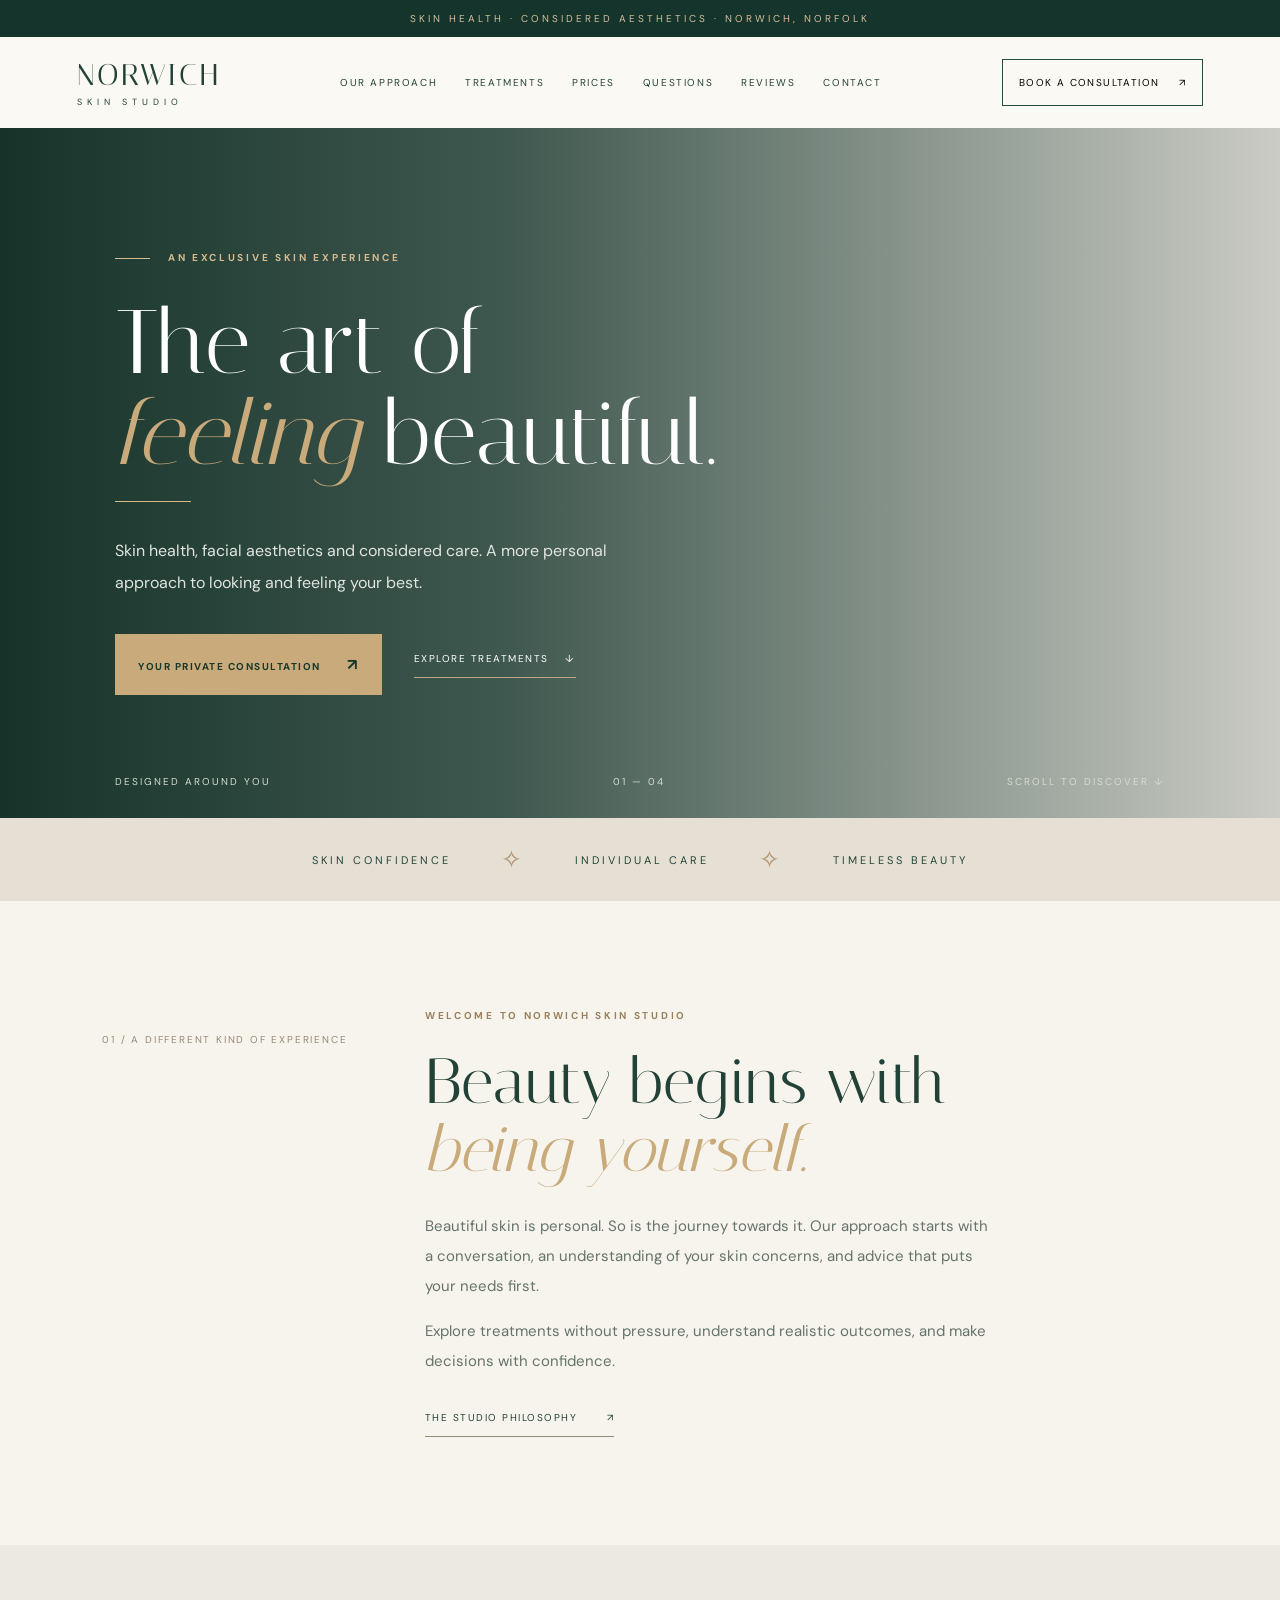
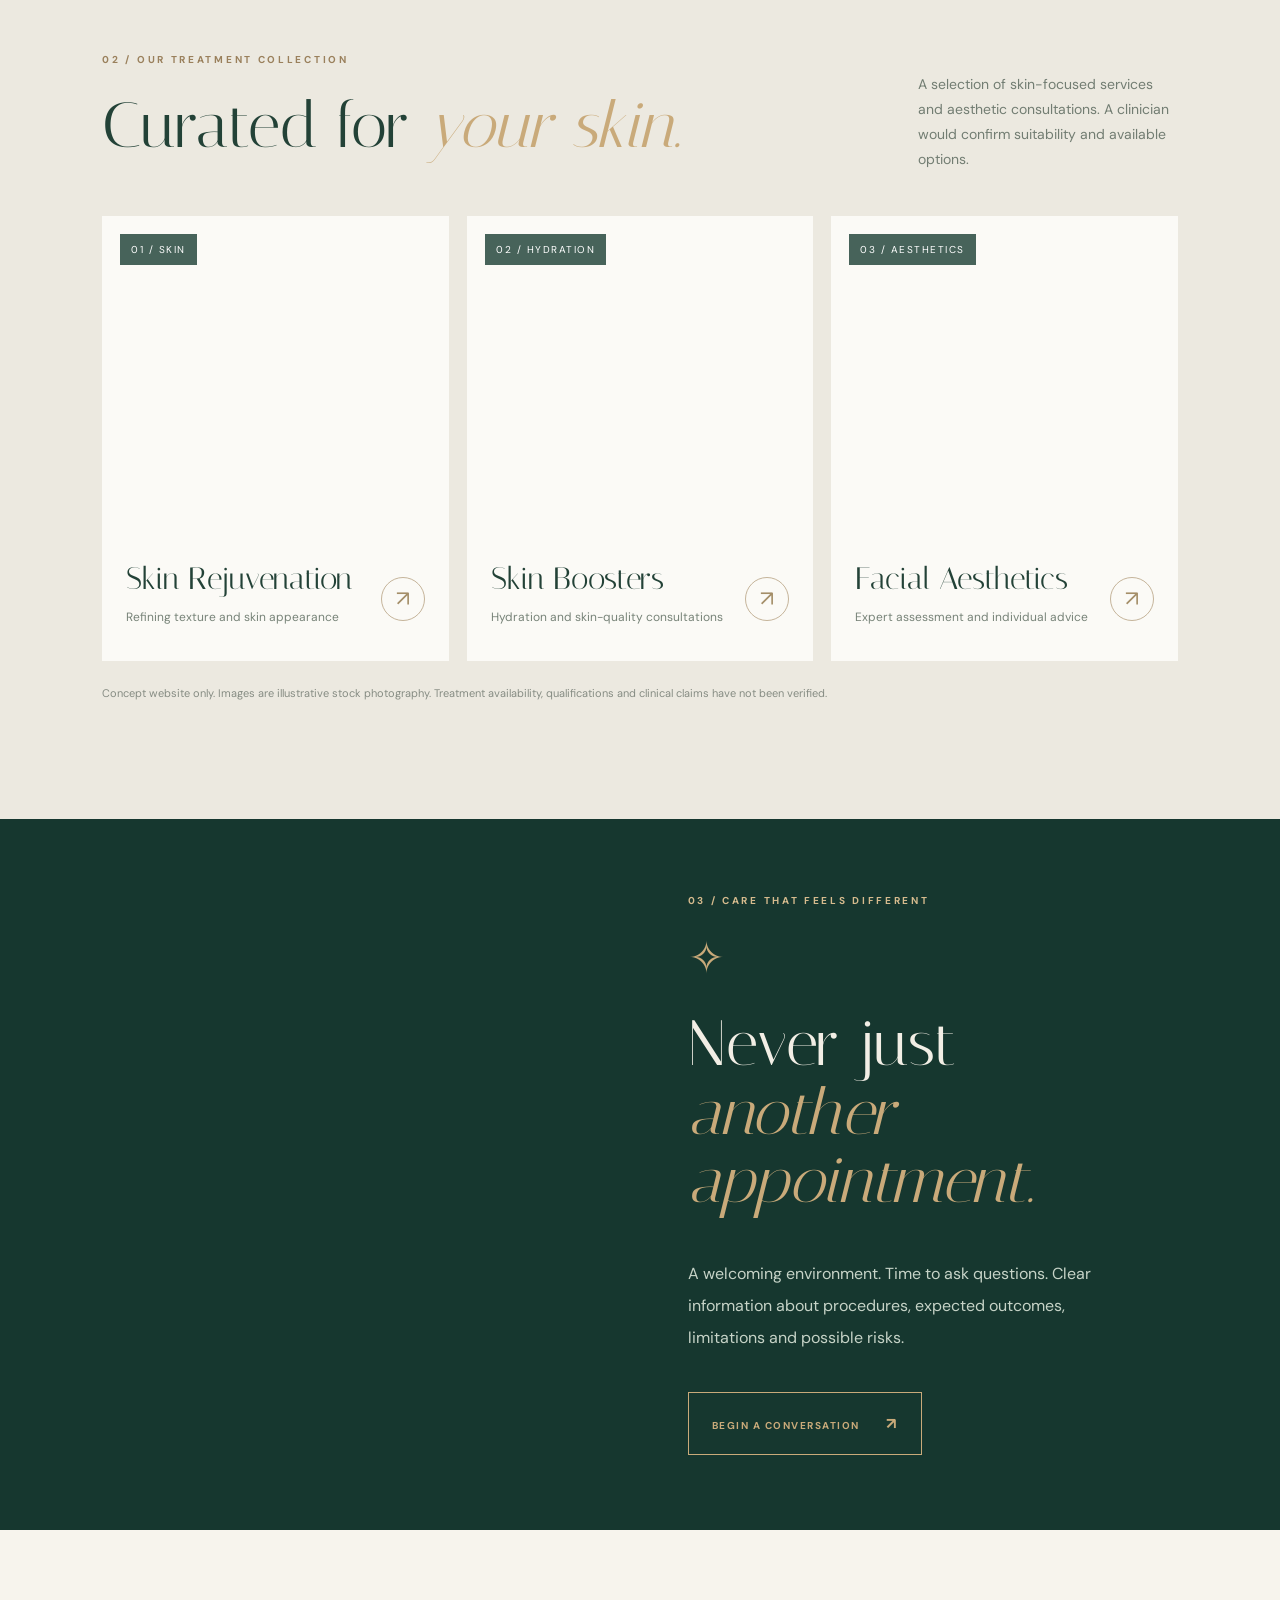
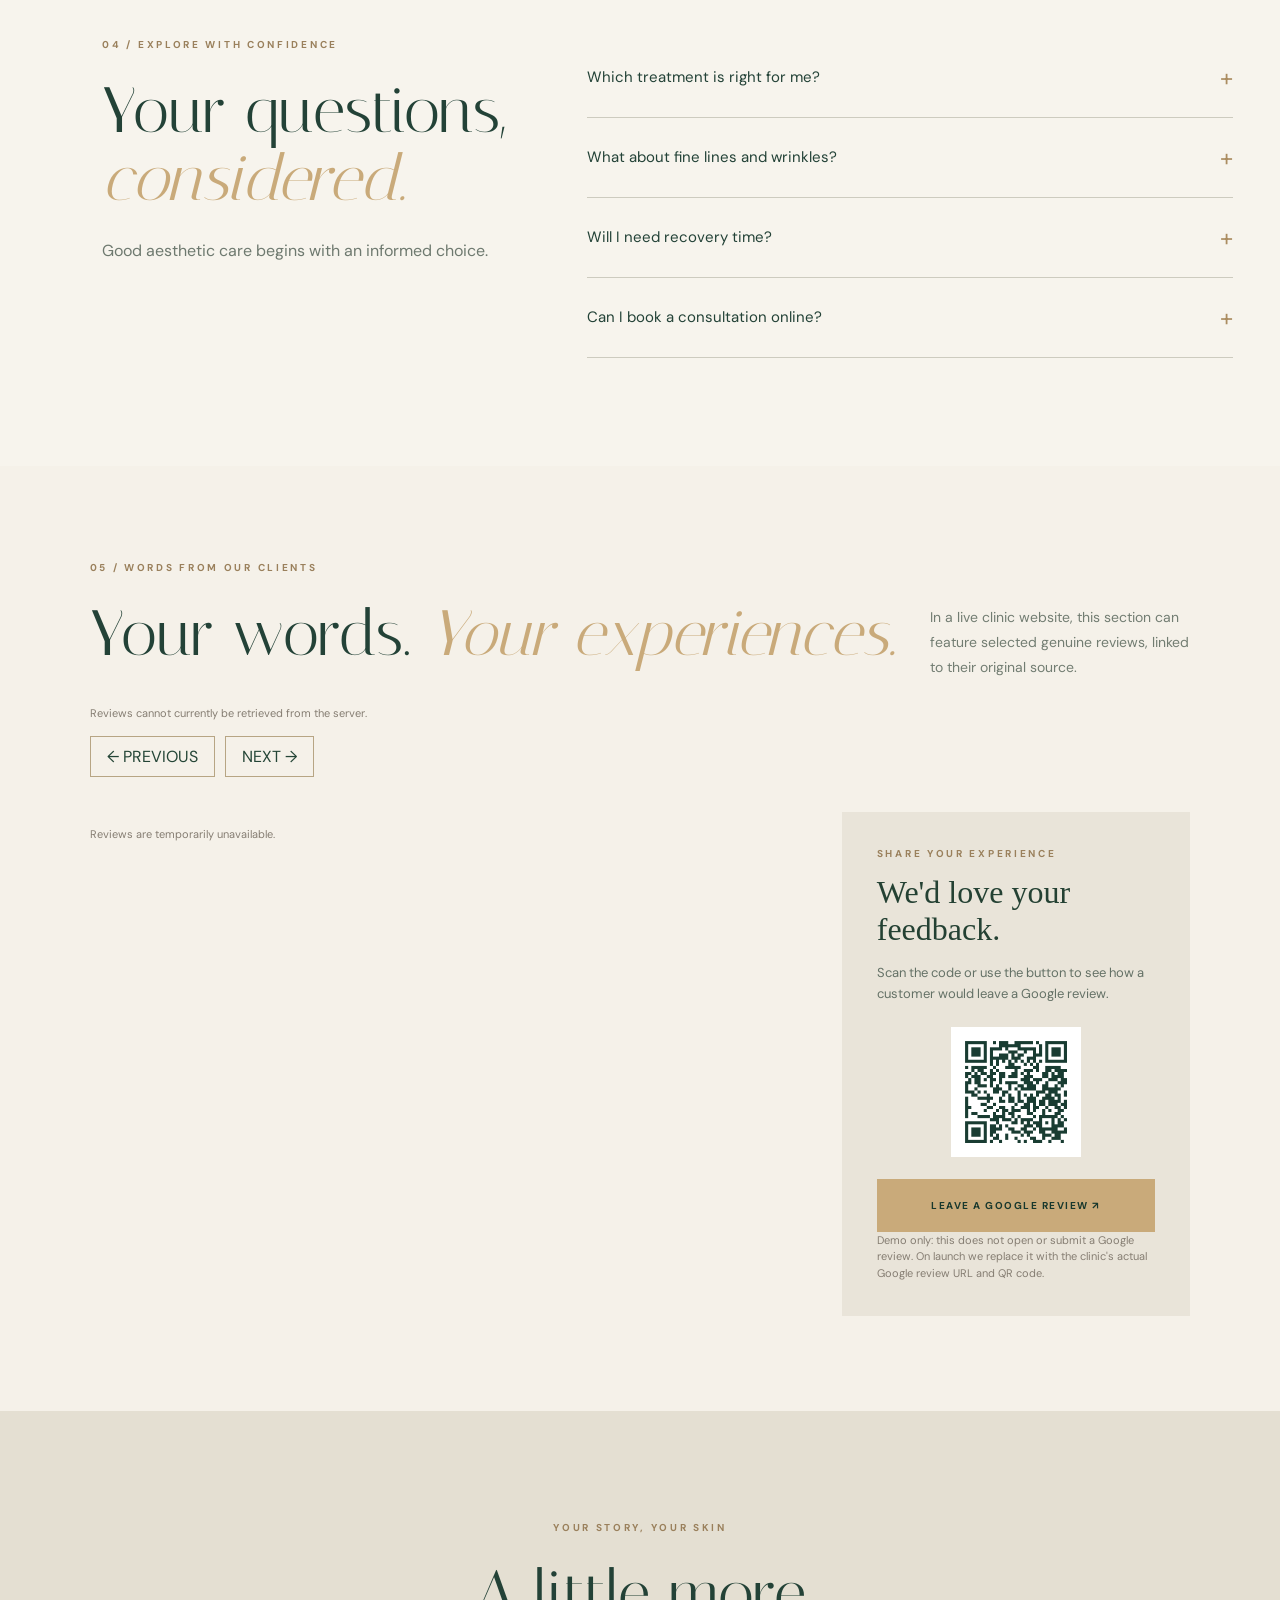
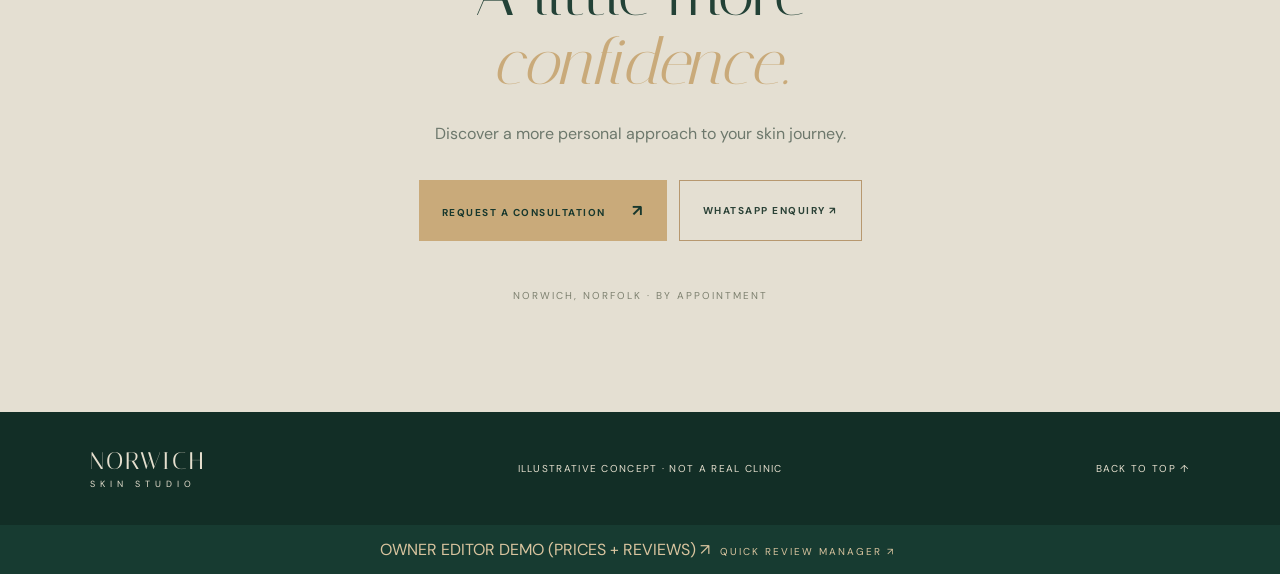
==== commit 598ea6bc: "Load published source-linked reviews from PHP API" ====
--- a/index.html
+++ b/index.html
@@ -1,4 +1,4 @@
-<!doctype html><html lang="en"><head><meta charset="utf-8"><meta name="viewport" content="width=device-width, initial-scale=1"><meta name="description" content="Norwich Skin Studio luxury skin and aesthetics website concept. Explore consultations, skin rejuvenation and skin treatments."><title>Norwich Skin Studio | Considered Aesthetics</title><link rel="preconnect" href="https://images.unsplash.com"><link rel="preconnect" href="https://fonts.googleapis.com"><link rel="preconnect" href="https://fonts.gstatic.com" crossorigin><link href="https://fonts.googleapis.com/css2?family=DM+Sans:wght@400;500;600;700&family=Italiana&display=swap" rel="stylesheet"><link rel="stylesheet" href="styles.css"><link rel="stylesheet" href="studio-extra.css"></head><body><div class="topline">SKIN HEALTH · CONSIDERED AESTHETICS · NORWICH, NORFOLK</div><header class="header"><a class="brand" href="#home"><span class="brand-top">NORWICH</span><span class="brand-bottom">SKIN STUDIO</span></a><nav id="nav"><a href="#about">OUR APPROACH</a><a href="#treatments">TREATMENTS</a><a href="prices.html">PRICES</a><a href="#questions">QUESTIONS</a><a href="#reviews">REVIEWS</a><a href="#contact">CONTACT</a></nav><button class="header-cta open-dialog">BOOK A CONSULTATION <span>↗</span></button><button class="menu" id="menu" aria-label="Open navigation" aria-expanded="false">☰</button></header><main id="home"><section class="hero"><div class="hero-image"></div><div class="hero-tint"></div><div class="hero-content"><div class="overline light"><span class="dash"></span> AN EXCLUSIVE SKIN EXPERIENCE</div><h1>The art of<br><em>feeling</em> beautiful.</h1><p>Skin health, facial aesthetics and considered care. A more personal approach to looking and feeling your best.</p><div class="hero-buttons"><button class="button gold open-dialog">YOUR PRIVATE CONSULTATION <span>↗</span></button><a href="#treatments" class="text-link">EXPLORE TREATMENTS <span>↓</span></a></div></div><div class="hero-bottom"><span>DESIGNED AROUND YOU</span><span>01 — 04</span><span>SCROLL TO DISCOVER ↓</span></div></section><div class="ribbon"><span>SKIN CONFIDENCE</span><b>✧</b><span>INDIVIDUAL CARE</span><b>✧</b><span>TIMELESS BEAUTY</span></div><section class="about section" id="about"><div class="section-kicker">01 / A DIFFERENT KIND OF EXPERIENCE</div><div><div class="overline">WELCOME TO NORWICH SKIN STUDIO</div><h2>Beauty begins with<br><em>being yourself.</em></h2><p>Beautiful skin is personal. So is the journey towards it. Our approach starts with a conversation, an understanding of your skin concerns, and advice that puts your needs first.</p><p>Explore treatments without pressure, understand realistic outcomes, and make decisions with confidence.</p><a href="#contact" class="underlined">THE STUDIO PHILOSOPHY <span>↗</span></a></div></section><section class="treatments section" id="treatments"><div class="section-heading"><div><div class="overline">02 / OUR TREATMENT COLLECTION</div><h2>Curated for <em>your skin.</em></h2></div><p>A selection of skin-focused services and aesthetic consultations. A clinician would confirm suitability and available options.</p></div><div class="cards"><article class="treatment-card"><div class="card-photo" style="background-image:url('https://images.unsplash.com/photo-1570172619644-dfd03ed5d881?auto=format&fit=crop&w=900&q=85')"><span>01 / SKIN</span></div><div class="card-body"><div><h3>Skin Rejuvenation</h3><p>Refining texture and skin appearance</p></div><button class="circle open-dialog" aria-label="Enquire about skin rejuvenation">↗</button></div></article><article class="treatment-card"><div class="card-photo" style="background-image:url('https://images.unsplash.com/photo-1608248543803-ba4f8c70ae0b?auto=format&fit=crop&w=900&q=85')"><span>02 / HYDRATION</span></div><div class="card-body"><div><h3>Skin Boosters</h3><p>Hydration and skin-quality consultations</p></div><button class="circle open-dialog" aria-label="Enquire about skin boosters">↗</button></div></article><article class="treatment-card"><div class="card-photo" style="background-image:url('https://images.unsplash.com/photo-1556229010-6c3f2c9ca5f8?auto=format&fit=crop&w=900&q=85')"><span>03 / AESTHETICS</span></div><div class="card-body"><div><h3>Facial Aesthetics</h3><p>Expert assessment and individual advice</p></div><button class="circle open-dialog" aria-label="Enquire about facial aesthetics">↗</button></div></article></div><p class="smallprint">Concept website only. Images are illustrative stock photography. Treatment availability, qualifications and clinical claims have not been verified.</p></section><section class="feature"><div class="feature-image"></div><div class="feature-copy"><div class="overline light">03 / CARE THAT FEELS DIFFERENT</div><span class="flower">✧</span><h2>Never just<br><em>another appointment.</em></h2><p>A welcoming environment. Time to ask questions. Clear information about procedures, expected outcomes, limitations and possible risks.</p><button class="button outline open-dialog">BEGIN A CONVERSATION <span>↗</span></button></div></section><section class="faq section" id="questions"><div><div class="overline">04 / EXPLORE WITH CONFIDENCE</div><h2>Your questions,<br><em>considered.</em></h2><p>Good aesthetic care begins with an informed choice.</p></div><div class="faq-list"><details><summary>Which treatment is right for me? <span>+</span></summary><p>That depends on your goals, skin history and suitability. A consultation is the appropriate starting point.</p></details><details><summary>What about fine lines and wrinkles? <span>+</span></summary><p>Different approaches exist. A qualified professional can discuss options and, where clinically appropriate, prescription-only treatments as part of a consultation.</p></details><details><summary>Will I need recovery time? <span>+</span></summary><p>Downtime varies by treatment. Potential redness, swelling, bruising and other effects should be explained before treatment.</p></details><details><summary>Can I book a consultation online? <span>+</span></summary><p>The finished site would connect to an approved booking provider or direct consultation request. This demo does not submit appointments.</p></details></div></section><section class="reviews-section section" id="reviews"><div class="section-heading"><div><div class="overline">05 / WORDS FROM OUR CLIENTS</div><h2>Your words. <em>Your experiences.</em></h2></div><p>In a live clinic website, this section can feature selected genuine reviews, linked to their original source.</p></div><p class="tiny-note">Currently showing clearly labelled fictional sample reviews to demonstrate the layout. These are NOT genuine customer testimonials.</p><div class="reviews-controls"><button type="button" id="review-prev" aria-label="Previous review">← PREVIOUS</button><button type="button" id="review-next" aria-label="Next review">NEXT →</button></div><div class="reviews-layout"><div class="review-list review-track" id="review-list" aria-live="polite"></div><aside class="review-actions"><div class="overline">SHARE YOUR EXPERIENCE</div><h3>We'd love your feedback.</h3><p>Scan the code or use the button to see how a customer would leave a Google review.</p><img class="review-qr" src="review-demo-qr.png" alt="Demonstration QR code pointing to this demo review section"><button class="button gold" id="google-review-btn">LEAVE A GOOGLE REVIEW ↗</button><div class="tiny-note">Demo only: this does not open or submit a Google review. On launch we replace it with the clinic's actual Google review URL and QR code.</div></aside></div></section><section class="closing" id="contact"><div class="overline">YOUR STORY, YOUR SKIN</div><h2>A little more<br><em>confidence.</em></h2><p>Discover a more personal approach to your skin journey.</p><div class="closing-actions"><button class="button gold open-dialog">REQUEST A CONSULTATION <span>↗</span></button><button class="button outline" id="whatsapp-btn">WHATSAPP ENQUIRY ↗</button></div><div class="contact-caption">NORWICH, NORFOLK · BY APPOINTMENT</div></section></main><footer><a class="brand" href="#home"><span class="brand-top">NORWICH</span><span class="brand-bottom">SKIN STUDIO</span></a><span>ILLUSTRATIVE CONCEPT · NOT A REAL CLINIC</span><a href="#home">BACK TO TOP ↑</a></footer><dialog id="consultation"><button class="close" id="close" aria-label="Close">×</button><div class="overline">START WITH A CONVERSATION</div><h2>Considered care<br><em>begins here.</em></h2><p>In the live version this button would open the clinic’s appointment calendar or WhatsApp. This design preview does not accept bookings or collect information.</p><button class="button gold" id="dismiss">RETURN TO WEBSITE</button></dialog><dialog id="review-demo-dialog" class="mini-dialog"><button class="close" data-close-dialog="review-demo-dialog" aria-label="Close">×</button><div class="overline">GOOGLE REVIEWS — DEMONSTRATION</div><h2>Share your <em>experience.</em></h2><p>The live button and QR code would open the clinic's real Google review form, where customers can choose 1 to 5 stars and write a review.</p><p><strong>This demonstration does not create a Google review.</strong></p><button class="button gold" data-close-dialog="review-demo-dialog">RETURN TO WEBSITE</button></dialog>
+<!doctype html><html lang="en"><head><meta charset="utf-8"><meta name="viewport" content="width=device-width, initial-scale=1"><meta name="description" content="Norwich Skin Studio luxury skin and aesthetics website concept. Explore consultations, skin rejuvenation and skin treatments."><title>Norwich Skin Studio | Considered Aesthetics</title><link rel="preconnect" href="https://images.unsplash.com"><link rel="preconnect" href="https://fonts.googleapis.com"><link rel="preconnect" href="https://fonts.gstatic.com" crossorigin><link href="https://fonts.googleapis.com/css2?family=DM+Sans:wght@400;500;600;700&family=Italiana&display=swap" rel="stylesheet"><link rel="stylesheet" href="styles.css"><link rel="stylesheet" href="studio-extra.css"></head><body><div class="topline">SKIN HEALTH · CONSIDERED AESTHETICS · NORWICH, NORFOLK</div><header class="header"><a class="brand" href="#home"><span class="brand-top">NORWICH</span><span class="brand-bottom">SKIN STUDIO</span></a><nav id="nav"><a href="#about">OUR APPROACH</a><a href="#treatments">TREATMENTS</a><a href="prices.html">PRICES</a><a href="#questions">QUESTIONS</a><a href="#reviews">REVIEWS</a><a href="#contact">CONTACT</a></nav><button class="header-cta open-dialog">BOOK A CONSULTATION <span>↗</span></button><button class="menu" id="menu" aria-label="Open navigation" aria-expanded="false">☰</button></header><main id="home"><section class="hero"><div class="hero-image"></div><div class="hero-tint"></div><div class="hero-content"><div class="overline light"><span class="dash"></span> AN EXCLUSIVE SKIN EXPERIENCE</div><h1>The art of<br><em>feeling</em> beautiful.</h1><p>Skin health, facial aesthetics and considered care. A more personal approach to looking and feeling your best.</p><div class="hero-buttons"><button class="button gold open-dialog">YOUR PRIVATE CONSULTATION <span>↗</span></button><a href="#treatments" class="text-link">EXPLORE TREATMENTS <span>↓</span></a></div></div><div class="hero-bottom"><span>DESIGNED AROUND YOU</span><span>01 — 04</span><span>SCROLL TO DISCOVER ↓</span></div></section><div class="ribbon"><span>SKIN CONFIDENCE</span><b>✧</b><span>INDIVIDUAL CARE</span><b>✧</b><span>TIMELESS BEAUTY</span></div><section class="about section" id="about"><div class="section-kicker">01 / A DIFFERENT KIND OF EXPERIENCE</div><div><div class="overline">WELCOME TO NORWICH SKIN STUDIO</div><h2>Beauty begins with<br><em>being yourself.</em></h2><p>Beautiful skin is personal. So is the journey towards it. Our approach starts with a conversation, an understanding of your skin concerns, and advice that puts your needs first.</p><p>Explore treatments without pressure, understand realistic outcomes, and make decisions with confidence.</p><a href="#contact" class="underlined">THE STUDIO PHILOSOPHY <span>↗</span></a></div></section><section class="treatments section" id="treatments"><div class="section-heading"><div><div class="overline">02 / OUR TREATMENT COLLECTION</div><h2>Curated for <em>your skin.</em></h2></div><p>A selection of skin-focused services and aesthetic consultations. A clinician would confirm suitability and available options.</p></div><div class="cards"><article class="treatment-card"><div class="card-photo" style="background-image:url('https://images.unsplash.com/photo-1570172619644-dfd03ed5d881?auto=format&fit=crop&w=900&q=85')"><span>01 / SKIN</span></div><div class="card-body"><div><h3>Skin Rejuvenation</h3><p>Refining texture and skin appearance</p></div><button class="circle open-dialog" aria-label="Enquire about skin rejuvenation">↗</button></div></article><article class="treatment-card"><div class="card-photo" style="background-image:url('https://images.unsplash.com/photo-1608248543803-ba4f8c70ae0b?auto=format&fit=crop&w=900&q=85')"><span>02 / HYDRATION</span></div><div class="card-body"><div><h3>Skin Boosters</h3><p>Hydration and skin-quality consultations</p></div><button class="circle open-dialog" aria-label="Enquire about skin boosters">↗</button></div></article><article class="treatment-card"><div class="card-photo" style="background-image:url('https://images.unsplash.com/photo-1556229010-6c3f2c9ca5f8?auto=format&fit=crop&w=900&q=85')"><span>03 / AESTHETICS</span></div><div class="card-body"><div><h3>Facial Aesthetics</h3><p>Expert assessment and individual advice</p></div><button class="circle open-dialog" aria-label="Enquire about facial aesthetics">↗</button></div></article></div><p class="smallprint">Concept website only. Images are illustrative stock photography. Treatment availability, qualifications and clinical claims have not been verified.</p></section><section class="feature"><div class="feature-image"></div><div class="feature-copy"><div class="overline light">03 / CARE THAT FEELS DIFFERENT</div><span class="flower">✧</span><h2>Never just<br><em>another appointment.</em></h2><p>A welcoming environment. Time to ask questions. Clear information about procedures, expected outcomes, limitations and possible risks.</p><button class="button outline open-dialog">BEGIN A CONVERSATION <span>↗</span></button></div></section><section class="faq section" id="questions"><div><div class="overline">04 / EXPLORE WITH CONFIDENCE</div><h2>Your questions,<br><em>considered.</em></h2><p>Good aesthetic care begins with an informed choice.</p></div><div class="faq-list"><details><summary>Which treatment is right for me? <span>+</span></summary><p>That depends on your goals, skin history and suitability. A consultation is the appropriate starting point.</p></details><details><summary>What about fine lines and wrinkles? <span>+</span></summary><p>Different approaches exist. A qualified professional can discuss options and, where clinically appropriate, prescription-only treatments as part of a consultation.</p></details><details><summary>Will I need recovery time? <span>+</span></summary><p>Downtime varies by treatment. Potential redness, swelling, bruising and other effects should be explained before treatment.</p></details><details><summary>Can I book a consultation online? <span>+</span></summary><p>The finished site would connect to an approved booking provider or direct consultation request. This demo does not submit appointments.</p></details></div></section><section class="reviews-section section" id="reviews"><div class="section-heading"><div><div class="overline">05 / WORDS FROM OUR CLIENTS</div><h2>Your words. <em>Your experiences.</em></h2></div><p>In a live clinic website, this section can feature selected genuine reviews, linked to their original source.</p></div><p class="tiny-note" id="review-status">Loading source-linked reviews from the database.</p><div class="reviews-controls"><button type="button" id="review-prev" aria-label="Previous review">← PREVIOUS</button><button type="button" id="review-next" aria-label="Next review">NEXT →</button></div><div class="reviews-layout"><div class="review-list review-track" id="review-list" aria-live="polite"></div><aside class="review-actions"><div class="overline">SHARE YOUR EXPERIENCE</div><h3>We'd love your feedback.</h3><p>Scan the code or use the button to see how a customer would leave a Google review.</p><img class="review-qr" src="review-demo-qr.png" alt="Demonstration QR code pointing to this demo review section"><button class="button gold" id="google-review-btn">LEAVE A GOOGLE REVIEW ↗</button><div class="tiny-note">Demo only: this does not open or submit a Google review. On launch we replace it with the clinic's actual Google review URL and QR code.</div></aside></div></section><section class="closing" id="contact"><div class="overline">YOUR STORY, YOUR SKIN</div><h2>A little more<br><em>confidence.</em></h2><p>Discover a more personal approach to your skin journey.</p><div class="closing-actions"><button class="button gold open-dialog">REQUEST A CONSULTATION <span>↗</span></button><button class="button outline" id="whatsapp-btn">WHATSAPP ENQUIRY ↗</button></div><div class="contact-caption">NORWICH, NORFOLK · BY APPOINTMENT</div></section></main><footer><a class="brand" href="#home"><span class="brand-top">NORWICH</span><span class="brand-bottom">SKIN STUDIO</span></a><span>ILLUSTRATIVE CONCEPT · NOT A REAL CLINIC</span><a href="#home">BACK TO TOP ↑</a></footer><dialog id="consultation"><button class="close" id="close" aria-label="Close">×</button><div class="overline">START WITH A CONVERSATION</div><h2>Considered care<br><em>begins here.</em></h2><p>In the live version this button would open the clinic’s appointment calendar or WhatsApp. This design preview does not accept bookings or collect information.</p><button class="button gold" id="dismiss">RETURN TO WEBSITE</button></dialog><dialog id="review-demo-dialog" class="mini-dialog"><button class="close" data-close-dialog="review-demo-dialog" aria-label="Close">×</button><div class="overline">GOOGLE REVIEWS — DEMONSTRATION</div><h2>Share your <em>experience.</em></h2><p>The live button and QR code would open the clinic's real Google review form, where customers can choose 1 to 5 stars and write a review.</p><p><strong>This demonstration does not create a Google review.</strong></p><button class="button gold" data-close-dialog="review-demo-dialog">RETURN TO WEBSITE</button></dialog>
 <dialog id="wa-demo-dialog" class="mini-dialog"><button class="close" data-close-dialog="wa-demo-dialog" aria-label="Close">×</button><div class="overline">WHATSAPP — DEMONSTRATION</div><h2>Ask us <em>anything.</em></h2><p>On the live website this opens WhatsApp with a prepared message to the clinic's verified business number.</p><div class="demo-message">Hello, I'd like to enquire about a skin consultation at Norwich Skin Studio. Could you tell me about availability?</div><p><strong>No message is sent in this demo.</strong></p><button class="button gold" data-close-dialog="wa-demo-dialog">RETURN TO WEBSITE</button></dialog>
 <div class="review-admin-access"><a href="admin.html" style="color:#d9c49f">OWNER EDITOR DEMO (PRICES + REVIEWS) ↗</a> <button id="open-admin">QUICK REVIEW MANAGER ↗</button></div>
-<dialog id="admin-dialog" class="admin-dialog"><button class="close" data-close-dialog="admin-dialog" aria-label="Close">×</button><div class="overline">OWNER AREA — DEMONSTRATION</div><h2>Manage <em>reviews.</em></h2><div id="pin-panel"><p>Enter the demonstration PIN to add or remove selected testimonials.</p><form id="pin-form"><label for="pin">Demo PIN</label><input id="pin" autocomplete="off" inputmode="numeric" maxlength="6" pattern="[0-9]{6}" placeholder="Six-digit demo PIN" type="password" required><button class="button gold" type="submit">UNLOCK</button><div id="pin-error" class="form-error" aria-live="polite"></div></form></div><div id="review-editor" hidden><p class="tiny-note">Paste genuine published reviews only. This demonstration saves entries in this browser, not to a server or Google.</p><form id="add-review-form"><label for="r-name">Display name</label><input id="r-name" maxlength="70" placeholder="Customer's public display name" required><label for="r-stars">Original star rating</label><select id="r-stars"><option value="5">★★★★★ — 5</option><option value="4">★★★★ — 4</option><option value="3">★★★ — 3</option><option value="2">★★ — 2</option><option value="1">★ — 1</option></select><label for="r-text">Review text</label><textarea id="r-text" maxlength="700" rows="4" placeholder="Paste the review exactly as published" required></textarea><label for="r-url">Link to original review (optional)</label><input id="r-url" type="url" placeholder="https://..."><button class="button gold" type="submit">ADD TO WEBSITE</button></form><div class="admin-entry-list" id="admin-entry-list"></div><button class="admin-reset" id="reset-reviews">RESET DEMO REVIEWS</button></div></dialog><script src="studio-data.js"></script><script src="site.js"></script><script>/* Slowly advance reviews while visible; hover/focus pauses it. */(function(){const rail=document.getElementById("review-list");if(!rail)return;const prev=document.getElementById("review-prev"),next=document.getElementById("review-next");function move(n){const card=rail.querySelector(".review-card");if(!card)return;const amount=card.getBoundingClientRect().width+18;if(n>0&&rail.scrollLeft+rail.clientWidth>=rail.scrollWidth-12)rail.scrollTo({left:0,behavior:"smooth"});else rail.scrollBy({left:n*amount,behavior:"smooth"})}prev.onclick=()=>move(-1);next.onclick=()=>move(1);if(matchMedia("(prefers-reduced-motion: reduce)").matches)return;let over=false,visible=false;rail.addEventListener("mouseenter",()=>over=true);rail.addEventListener("mouseleave",()=>over=false);rail.addEventListener("focusin",()=>over=true);rail.addEventListener("focusout",()=>over=false);const io=new IntersectionObserver(x=>visible=x[0].isIntersecting,{threshold:.35});io.observe(rail);setInterval(()=>{if(visible&&!over&&!document.hidden&&rail.children.length>=3)move(1)},5500)})();</script></body></html>
+<dialog id="admin-dialog" class="admin-dialog"><button class="close" data-close-dialog="admin-dialog" aria-label="Close">×</button><div class="overline">OWNER AREA — DEMONSTRATION</div><h2>Manage <em>reviews.</em></h2><div id="pin-panel"><p>Enter the demonstration PIN to add or remove selected testimonials.</p><form id="pin-form"><label for="pin">Demo PIN</label><input id="pin" autocomplete="off" inputmode="numeric" maxlength="6" pattern="[0-9]{6}" placeholder="Six-digit demo PIN" type="password" required><button class="button gold" type="submit">UNLOCK</button><div id="pin-error" class="form-error" aria-live="polite"></div></form></div><div id="review-editor" hidden><p class="tiny-note">Paste genuine published reviews only. This demonstration saves entries in this browser, not to a server or Google.</p><form id="add-review-form"><label for="r-name">Display name</label><input id="r-name" maxlength="70" placeholder="Customer's public display name" required><label for="r-stars">Original star rating</label><select id="r-stars"><option value="5">★★★★★ — 5</option><option value="4">★★★★ — 4</option><option value="3">★★★ — 3</option><option value="2">★★ — 2</option><option value="1">★ — 1</option></select><label for="r-text">Review text</label><textarea id="r-text" maxlength="700" rows="4" placeholder="Paste the review exactly as published" required></textarea><label for="r-url">Link to original review (optional)</label><input id="r-url" type="url" placeholder="https://..."><button class="button gold" type="submit">ADD TO WEBSITE</button></form><div class="admin-entry-list" id="admin-entry-list"></div><button class="admin-reset" id="reset-reviews">RESET DEMO REVIEWS</button></div></dialog><script src="studio-data.js"></script><script src="site.js"></script><script src="public-api.js"></script><script>/* Slowly advance reviews while visible; hover/focus pauses it. */(function(){const rail=document.getElementById("review-list");if(!rail)return;const prev=document.getElementById("review-prev"),next=document.getElementById("review-next");function move(n){const card=rail.querySelector(".review-card");if(!card)return;const amount=card.getBoundingClientRect().width+18;if(n>0&&rail.scrollLeft+rail.clientWidth>=rail.scrollWidth-12)rail.scrollTo({left:0,behavior:"smooth"});else rail.scrollBy({left:n*amount,behavior:"smooth"})}prev.onclick=()=>move(-1);next.onclick=()=>move(1);if(matchMedia("(prefers-reduced-motion: reduce)").matches)return;let over=false,visible=false;rail.addEventListener("mouseenter",()=>over=true);rail.addEventListener("mouseleave",()=>over=false);rail.addEventListener("focusin",()=>over=true);rail.addEventListener("focusout",()=>over=false);const io=new IntersectionObserver(x=>visible=x[0].isIntersecting,{threshold:.35});io.observe(rail);setInterval(()=>{if(visible&&!over&&!document.hidden&&rail.children.length>=3)move(1)},5500)})();</script></body></html>
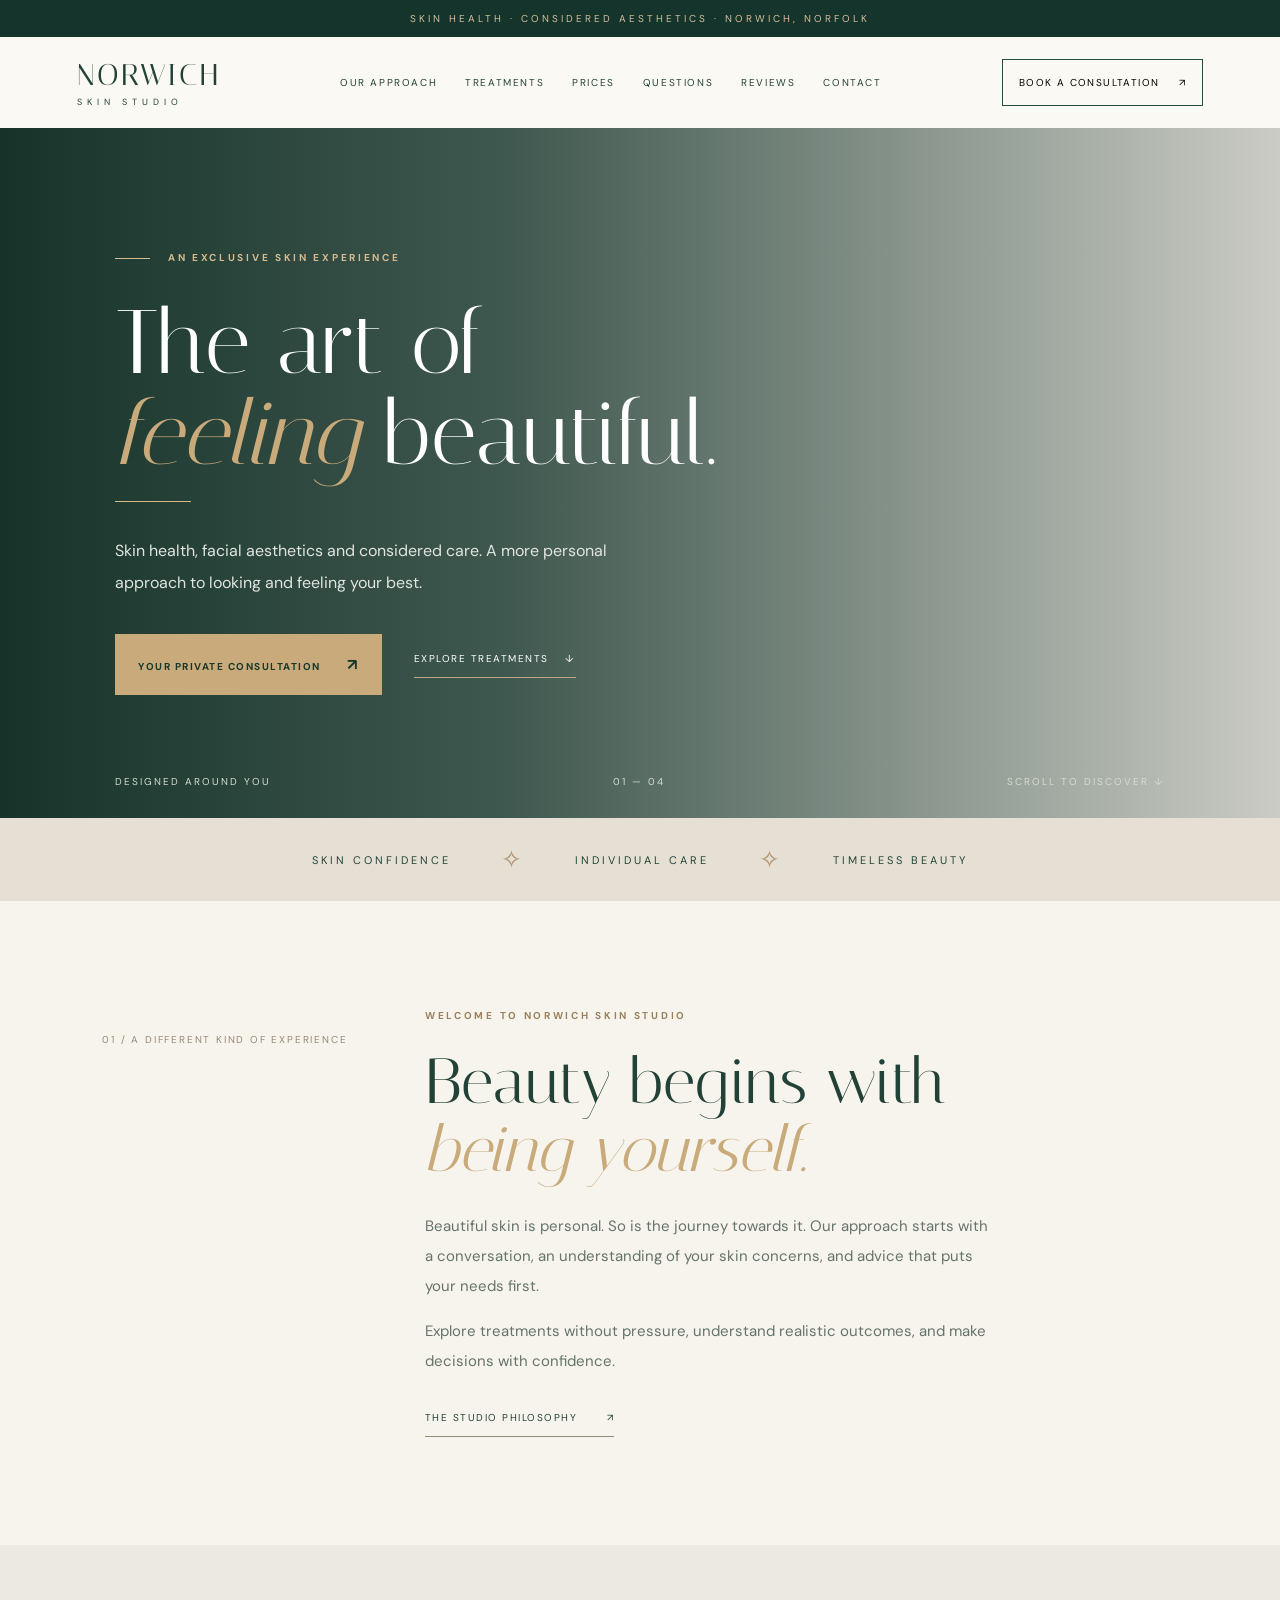
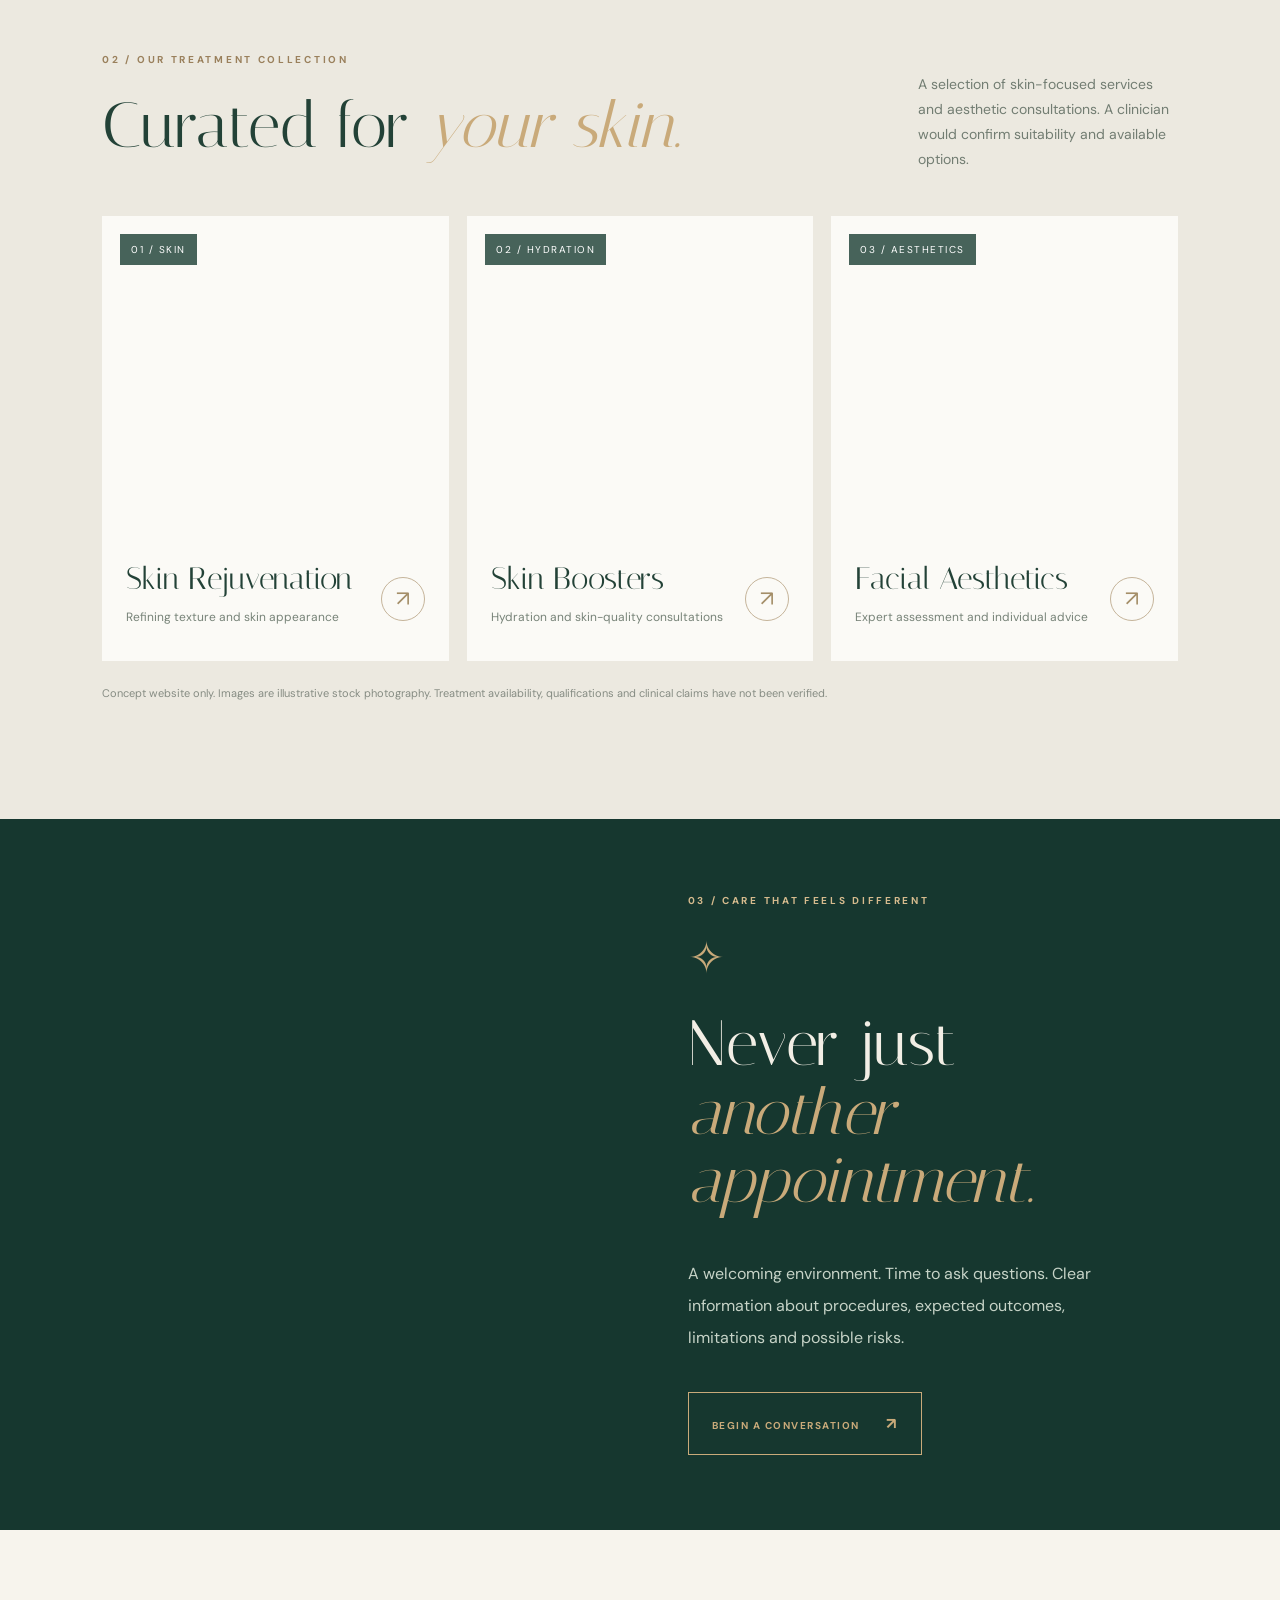
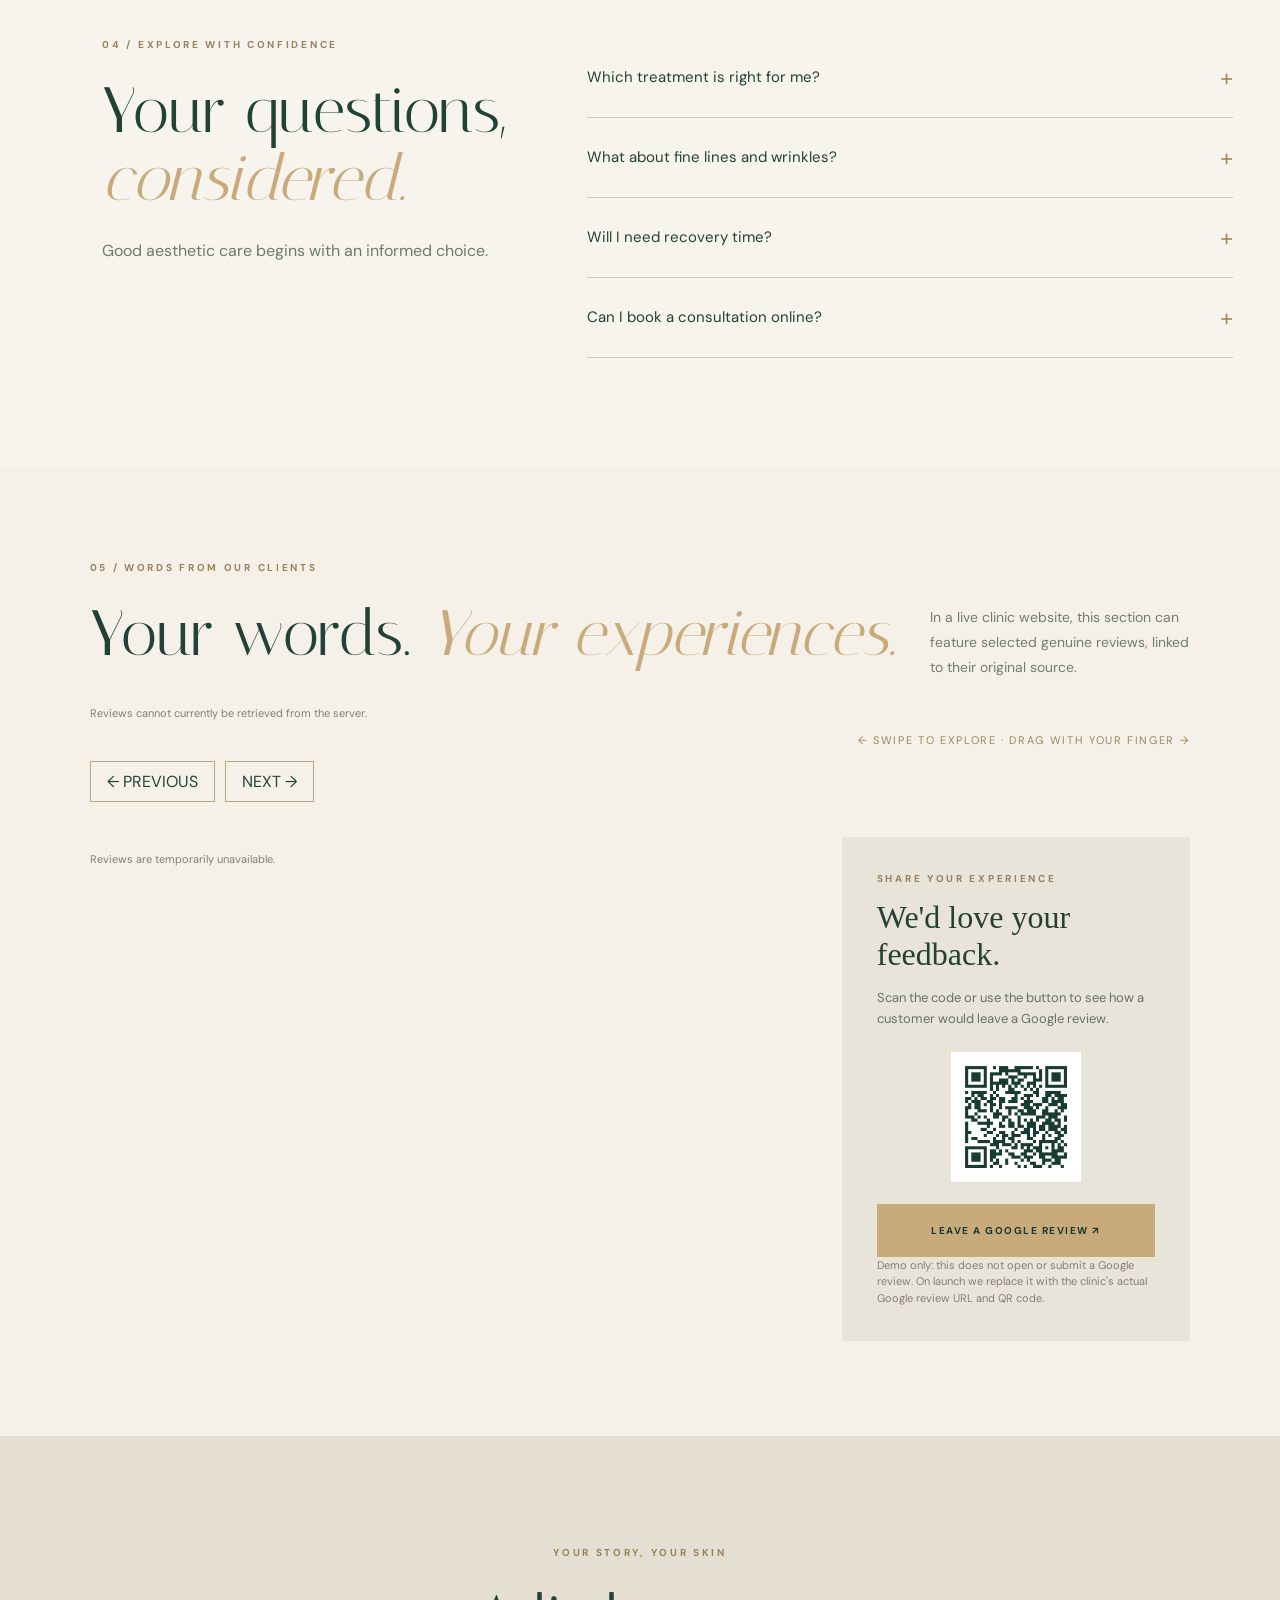
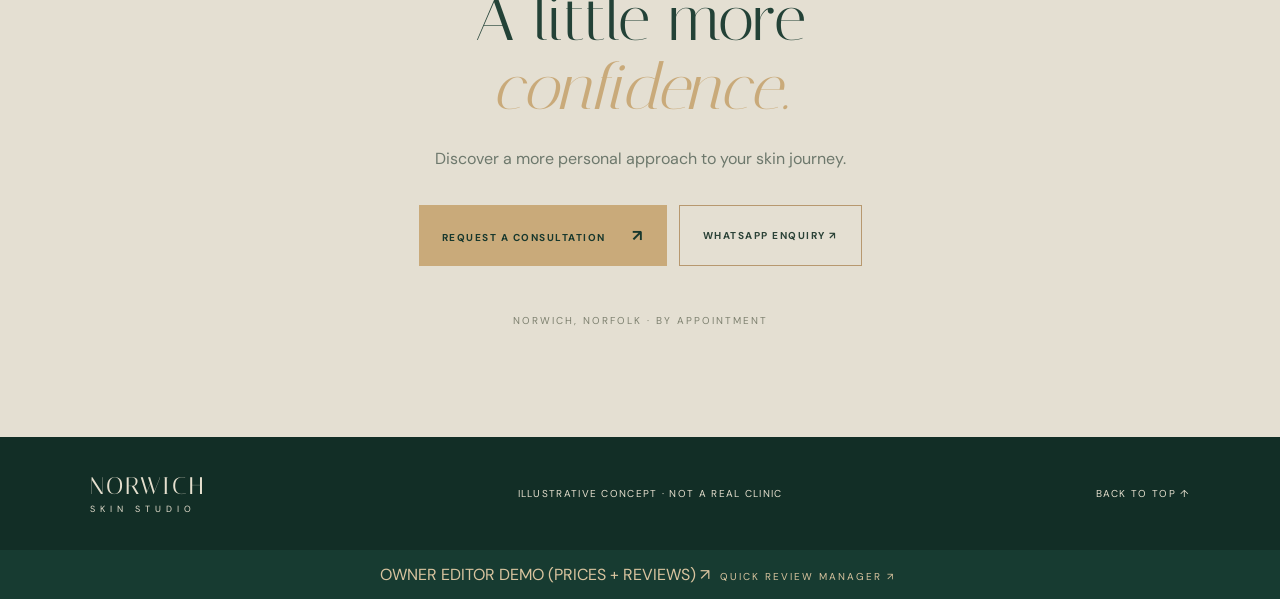
==== commit 55720523: "Add clearly fictional luxury swipeable review samples" ====
--- a/index.html
+++ b/index.html
@@ -1,4 +1,4 @@
-<!doctype html><html lang="en"><head><meta charset="utf-8"><meta name="viewport" content="width=device-width, initial-scale=1"><meta name="description" content="Norwich Skin Studio luxury skin and aesthetics website concept. Explore consultations, skin rejuvenation and skin treatments."><title>Norwich Skin Studio | Considered Aesthetics</title><link rel="preconnect" href="https://images.unsplash.com"><link rel="preconnect" href="https://fonts.googleapis.com"><link rel="preconnect" href="https://fonts.gstatic.com" crossorigin><link href="https://fonts.googleapis.com/css2?family=DM+Sans:wght@400;500;600;700&family=Italiana&display=swap" rel="stylesheet"><link rel="stylesheet" href="styles.css"><link rel="stylesheet" href="studio-extra.css"></head><body><div class="topline">SKIN HEALTH · CONSIDERED AESTHETICS · NORWICH, NORFOLK</div><header class="header"><a class="brand" href="#home"><span class="brand-top">NORWICH</span><span class="brand-bottom">SKIN STUDIO</span></a><nav id="nav"><a href="#about">OUR APPROACH</a><a href="#treatments">TREATMENTS</a><a href="prices.html">PRICES</a><a href="#questions">QUESTIONS</a><a href="#reviews">REVIEWS</a><a href="#contact">CONTACT</a></nav><button class="header-cta open-dialog">BOOK A CONSULTATION <span>↗</span></button><button class="menu" id="menu" aria-label="Open navigation" aria-expanded="false">☰</button></header><main id="home"><section class="hero"><div class="hero-image"></div><div class="hero-tint"></div><div class="hero-content"><div class="overline light"><span class="dash"></span> AN EXCLUSIVE SKIN EXPERIENCE</div><h1>The art of<br><em>feeling</em> beautiful.</h1><p>Skin health, facial aesthetics and considered care. A more personal approach to looking and feeling your best.</p><div class="hero-buttons"><button class="button gold open-dialog">YOUR PRIVATE CONSULTATION <span>↗</span></button><a href="#treatments" class="text-link">EXPLORE TREATMENTS <span>↓</span></a></div></div><div class="hero-bottom"><span>DESIGNED AROUND YOU</span><span>01 — 04</span><span>SCROLL TO DISCOVER ↓</span></div></section><div class="ribbon"><span>SKIN CONFIDENCE</span><b>✧</b><span>INDIVIDUAL CARE</span><b>✧</b><span>TIMELESS BEAUTY</span></div><section class="about section" id="about"><div class="section-kicker">01 / A DIFFERENT KIND OF EXPERIENCE</div><div><div class="overline">WELCOME TO NORWICH SKIN STUDIO</div><h2>Beauty begins with<br><em>being yourself.</em></h2><p>Beautiful skin is personal. So is the journey towards it. Our approach starts with a conversation, an understanding of your skin concerns, and advice that puts your needs first.</p><p>Explore treatments without pressure, understand realistic outcomes, and make decisions with confidence.</p><a href="#contact" class="underlined">THE STUDIO PHILOSOPHY <span>↗</span></a></div></section><section class="treatments section" id="treatments"><div class="section-heading"><div><div class="overline">02 / OUR TREATMENT COLLECTION</div><h2>Curated for <em>your skin.</em></h2></div><p>A selection of skin-focused services and aesthetic consultations. A clinician would confirm suitability and available options.</p></div><div class="cards"><article class="treatment-card"><div class="card-photo" style="background-image:url('https://images.unsplash.com/photo-1570172619644-dfd03ed5d881?auto=format&fit=crop&w=900&q=85')"><span>01 / SKIN</span></div><div class="card-body"><div><h3>Skin Rejuvenation</h3><p>Refining texture and skin appearance</p></div><button class="circle open-dialog" aria-label="Enquire about skin rejuvenation">↗</button></div></article><article class="treatment-card"><div class="card-photo" style="background-image:url('https://images.unsplash.com/photo-1608248543803-ba4f8c70ae0b?auto=format&fit=crop&w=900&q=85')"><span>02 / HYDRATION</span></div><div class="card-body"><div><h3>Skin Boosters</h3><p>Hydration and skin-quality consultations</p></div><button class="circle open-dialog" aria-label="Enquire about skin boosters">↗</button></div></article><article class="treatment-card"><div class="card-photo" style="background-image:url('https://images.unsplash.com/photo-1556229010-6c3f2c9ca5f8?auto=format&fit=crop&w=900&q=85')"><span>03 / AESTHETICS</span></div><div class="card-body"><div><h3>Facial Aesthetics</h3><p>Expert assessment and individual advice</p></div><button class="circle open-dialog" aria-label="Enquire about facial aesthetics">↗</button></div></article></div><p class="smallprint">Concept website only. Images are illustrative stock photography. Treatment availability, qualifications and clinical claims have not been verified.</p></section><section class="feature"><div class="feature-image"></div><div class="feature-copy"><div class="overline light">03 / CARE THAT FEELS DIFFERENT</div><span class="flower">✧</span><h2>Never just<br><em>another appointment.</em></h2><p>A welcoming environment. Time to ask questions. Clear information about procedures, expected outcomes, limitations and possible risks.</p><button class="button outline open-dialog">BEGIN A CONVERSATION <span>↗</span></button></div></section><section class="faq section" id="questions"><div><div class="overline">04 / EXPLORE WITH CONFIDENCE</div><h2>Your questions,<br><em>considered.</em></h2><p>Good aesthetic care begins with an informed choice.</p></div><div class="faq-list"><details><summary>Which treatment is right for me? <span>+</span></summary><p>That depends on your goals, skin history and suitability. A consultation is the appropriate starting point.</p></details><details><summary>What about fine lines and wrinkles? <span>+</span></summary><p>Different approaches exist. A qualified professional can discuss options and, where clinically appropriate, prescription-only treatments as part of a consultation.</p></details><details><summary>Will I need recovery time? <span>+</span></summary><p>Downtime varies by treatment. Potential redness, swelling, bruising and other effects should be explained before treatment.</p></details><details><summary>Can I book a consultation online? <span>+</span></summary><p>The finished site would connect to an approved booking provider or direct consultation request. This demo does not submit appointments.</p></details></div></section><section class="reviews-section section" id="reviews"><div class="section-heading"><div><div class="overline">05 / WORDS FROM OUR CLIENTS</div><h2>Your words. <em>Your experiences.</em></h2></div><p>In a live clinic website, this section can feature selected genuine reviews, linked to their original source.</p></div><p class="tiny-note" id="review-status">Loading source-linked reviews from the database.</p><div class="reviews-controls"><button type="button" id="review-prev" aria-label="Previous review">← PREVIOUS</button><button type="button" id="review-next" aria-label="Next review">NEXT →</button></div><div class="reviews-layout"><div class="review-list review-track" id="review-list" aria-live="polite"></div><aside class="review-actions"><div class="overline">SHARE YOUR EXPERIENCE</div><h3>We'd love your feedback.</h3><p>Scan the code or use the button to see how a customer would leave a Google review.</p><img class="review-qr" src="review-demo-qr.png" alt="Demonstration QR code pointing to this demo review section"><button class="button gold" id="google-review-btn">LEAVE A GOOGLE REVIEW ↗</button><div class="tiny-note">Demo only: this does not open or submit a Google review. On launch we replace it with the clinic's actual Google review URL and QR code.</div></aside></div></section><section class="closing" id="contact"><div class="overline">YOUR STORY, YOUR SKIN</div><h2>A little more<br><em>confidence.</em></h2><p>Discover a more personal approach to your skin journey.</p><div class="closing-actions"><button class="button gold open-dialog">REQUEST A CONSULTATION <span>↗</span></button><button class="button outline" id="whatsapp-btn">WHATSAPP ENQUIRY ↗</button></div><div class="contact-caption">NORWICH, NORFOLK · BY APPOINTMENT</div></section></main><footer><a class="brand" href="#home"><span class="brand-top">NORWICH</span><span class="brand-bottom">SKIN STUDIO</span></a><span>ILLUSTRATIVE CONCEPT · NOT A REAL CLINIC</span><a href="#home">BACK TO TOP ↑</a></footer><dialog id="consultation"><button class="close" id="close" aria-label="Close">×</button><div class="overline">START WITH A CONVERSATION</div><h2>Considered care<br><em>begins here.</em></h2><p>In the live version this button would open the clinic’s appointment calendar or WhatsApp. This design preview does not accept bookings or collect information.</p><button class="button gold" id="dismiss">RETURN TO WEBSITE</button></dialog><dialog id="review-demo-dialog" class="mini-dialog"><button class="close" data-close-dialog="review-demo-dialog" aria-label="Close">×</button><div class="overline">GOOGLE REVIEWS — DEMONSTRATION</div><h2>Share your <em>experience.</em></h2><p>The live button and QR code would open the clinic's real Google review form, where customers can choose 1 to 5 stars and write a review.</p><p><strong>This demonstration does not create a Google review.</strong></p><button class="button gold" data-close-dialog="review-demo-dialog">RETURN TO WEBSITE</button></dialog>
+<!doctype html><html lang="en"><head><meta charset="utf-8"><meta name="viewport" content="width=device-width, initial-scale=1"><meta name="description" content="Norwich Skin Studio luxury skin and aesthetics website concept. Explore consultations, skin rejuvenation and skin treatments."><title>Norwich Skin Studio | Considered Aesthetics</title><link rel="preconnect" href="https://images.unsplash.com"><link rel="preconnect" href="https://fonts.googleapis.com"><link rel="preconnect" href="https://fonts.gstatic.com" crossorigin><link href="https://fonts.googleapis.com/css2?family=DM+Sans:wght@400;500;600;700&family=Italiana&display=swap" rel="stylesheet"><link rel="stylesheet" href="styles.css"><link rel="stylesheet" href="studio-extra.css"></head><body data-concept-demo="true"><div class="topline">SKIN HEALTH · CONSIDERED AESTHETICS · NORWICH, NORFOLK</div><header class="header"><a class="brand" href="#home"><span class="brand-top">NORWICH</span><span class="brand-bottom">SKIN STUDIO</span></a><nav id="nav"><a href="#about">OUR APPROACH</a><a href="#treatments">TREATMENTS</a><a href="prices.html">PRICES</a><a href="#questions">QUESTIONS</a><a href="#reviews">REVIEWS</a><a href="#contact">CONTACT</a></nav><button class="header-cta open-dialog">BOOK A CONSULTATION <span>↗</span></button><button class="menu" id="menu" aria-label="Open navigation" aria-expanded="false">☰</button></header><main id="home"><section class="hero"><div class="hero-image"></div><div class="hero-tint"></div><div class="hero-content"><div class="overline light"><span class="dash"></span> AN EXCLUSIVE SKIN EXPERIENCE</div><h1>The art of<br><em>feeling</em> beautiful.</h1><p>Skin health, facial aesthetics and considered care. A more personal approach to looking and feeling your best.</p><div class="hero-buttons"><button class="button gold open-dialog">YOUR PRIVATE CONSULTATION <span>↗</span></button><a href="#treatments" class="text-link">EXPLORE TREATMENTS <span>↓</span></a></div></div><div class="hero-bottom"><span>DESIGNED AROUND YOU</span><span>01 — 04</span><span>SCROLL TO DISCOVER ↓</span></div></section><div class="ribbon"><span>SKIN CONFIDENCE</span><b>✧</b><span>INDIVIDUAL CARE</span><b>✧</b><span>TIMELESS BEAUTY</span></div><section class="about section" id="about"><div class="section-kicker">01 / A DIFFERENT KIND OF EXPERIENCE</div><div><div class="overline">WELCOME TO NORWICH SKIN STUDIO</div><h2>Beauty begins with<br><em>being yourself.</em></h2><p>Beautiful skin is personal. So is the journey towards it. Our approach starts with a conversation, an understanding of your skin concerns, and advice that puts your needs first.</p><p>Explore treatments without pressure, understand realistic outcomes, and make decisions with confidence.</p><a href="#contact" class="underlined">THE STUDIO PHILOSOPHY <span>↗</span></a></div></section><section class="treatments section" id="treatments"><div class="section-heading"><div><div class="overline">02 / OUR TREATMENT COLLECTION</div><h2>Curated for <em>your skin.</em></h2></div><p>A selection of skin-focused services and aesthetic consultations. A clinician would confirm suitability and available options.</p></div><div class="cards"><article class="treatment-card"><div class="card-photo" style="background-image:url('https://images.unsplash.com/photo-1570172619644-dfd03ed5d881?auto=format&fit=crop&w=900&q=85')"><span>01 / SKIN</span></div><div class="card-body"><div><h3>Skin Rejuvenation</h3><p>Refining texture and skin appearance</p></div><button class="circle open-dialog" aria-label="Enquire about skin rejuvenation">↗</button></div></article><article class="treatment-card"><div class="card-photo" style="background-image:url('https://images.unsplash.com/photo-1608248543803-ba4f8c70ae0b?auto=format&fit=crop&w=900&q=85')"><span>02 / HYDRATION</span></div><div class="card-body"><div><h3>Skin Boosters</h3><p>Hydration and skin-quality consultations</p></div><button class="circle open-dialog" aria-label="Enquire about skin boosters">↗</button></div></article><article class="treatment-card"><div class="card-photo" style="background-image:url('https://images.unsplash.com/photo-1556229010-6c3f2c9ca5f8?auto=format&fit=crop&w=900&q=85')"><span>03 / AESTHETICS</span></div><div class="card-body"><div><h3>Facial Aesthetics</h3><p>Expert assessment and individual advice</p></div><button class="circle open-dialog" aria-label="Enquire about facial aesthetics">↗</button></div></article></div><p class="smallprint">Concept website only. Images are illustrative stock photography. Treatment availability, qualifications and clinical claims have not been verified.</p></section><section class="feature"><div class="feature-image"></div><div class="feature-copy"><div class="overline light">03 / CARE THAT FEELS DIFFERENT</div><span class="flower">✧</span><h2>Never just<br><em>another appointment.</em></h2><p>A welcoming environment. Time to ask questions. Clear information about procedures, expected outcomes, limitations and possible risks.</p><button class="button outline open-dialog">BEGIN A CONVERSATION <span>↗</span></button></div></section><section class="faq section" id="questions"><div><div class="overline">04 / EXPLORE WITH CONFIDENCE</div><h2>Your questions,<br><em>considered.</em></h2><p>Good aesthetic care begins with an informed choice.</p></div><div class="faq-list"><details><summary>Which treatment is right for me? <span>+</span></summary><p>That depends on your goals, skin history and suitability. A consultation is the appropriate starting point.</p></details><details><summary>What about fine lines and wrinkles? <span>+</span></summary><p>Different approaches exist. A qualified professional can discuss options and, where clinically appropriate, prescription-only treatments as part of a consultation.</p></details><details><summary>Will I need recovery time? <span>+</span></summary><p>Downtime varies by treatment. Potential redness, swelling, bruising and other effects should be explained before treatment.</p></details><details><summary>Can I book a consultation online? <span>+</span></summary><p>The finished site would connect to an approved booking provider or direct consultation request. This demo does not submit appointments.</p></details></div></section><section class="reviews-section section" id="reviews"><div class="section-heading"><div><div class="overline">05 / WORDS FROM OUR CLIENTS</div><h2>Your words. <em>Your experiences.</em></h2></div><p>In a live clinic website, this section can feature selected genuine reviews, linked to their original source.</p></div><p class="tiny-note" id="review-status">Loading source-linked reviews from the database.</p><p class="review-swipe-hint">← SWIPE TO EXPLORE · DRAG WITH YOUR FINGER →</p><div class="reviews-controls"><button type="button" id="review-prev" aria-label="Previous review">← PREVIOUS</button><button type="button" id="review-next" aria-label="Next review">NEXT →</button></div><div class="reviews-layout"><div class="review-list review-track" id="review-list" aria-live="polite"></div><aside class="review-actions"><div class="overline">SHARE YOUR EXPERIENCE</div><h3>We'd love your feedback.</h3><p>Scan the code or use the button to see how a customer would leave a Google review.</p><img class="review-qr" src="review-demo-qr.png" alt="Demonstration QR code pointing to this demo review section"><button class="button gold" id="google-review-btn">LEAVE A GOOGLE REVIEW ↗</button><div class="tiny-note">Demo only: this does not open or submit a Google review. On launch we replace it with the clinic's actual Google review URL and QR code.</div></aside></div></section><section class="closing" id="contact"><div class="overline">YOUR STORY, YOUR SKIN</div><h2>A little more<br><em>confidence.</em></h2><p>Discover a more personal approach to your skin journey.</p><div class="closing-actions"><button class="button gold open-dialog">REQUEST A CONSULTATION <span>↗</span></button><button class="button outline" id="whatsapp-btn">WHATSAPP ENQUIRY ↗</button></div><div class="contact-caption">NORWICH, NORFOLK · BY APPOINTMENT</div></section></main><footer><a class="brand" href="#home"><span class="brand-top">NORWICH</span><span class="brand-bottom">SKIN STUDIO</span></a><span>ILLUSTRATIVE CONCEPT · NOT A REAL CLINIC</span><a href="#home">BACK TO TOP ↑</a></footer><dialog id="consultation"><button class="close" id="close" aria-label="Close">×</button><div class="overline">START WITH A CONVERSATION</div><h2>Considered care<br><em>begins here.</em></h2><p>In the live version this button would open the clinic’s appointment calendar or WhatsApp. This design preview does not accept bookings or collect information.</p><button class="button gold" id="dismiss">RETURN TO WEBSITE</button></dialog><dialog id="review-demo-dialog" class="mini-dialog"><button class="close" data-close-dialog="review-demo-dialog" aria-label="Close">×</button><div class="overline">GOOGLE REVIEWS — DEMONSTRATION</div><h2>Share your <em>experience.</em></h2><p>The live button and QR code would open the clinic's real Google review form, where customers can choose 1 to 5 stars and write a review.</p><p><strong>This demonstration does not create a Google review.</strong></p><button class="button gold" data-close-dialog="review-demo-dialog">RETURN TO WEBSITE</button></dialog>
 <dialog id="wa-demo-dialog" class="mini-dialog"><button class="close" data-close-dialog="wa-demo-dialog" aria-label="Close">×</button><div class="overline">WHATSAPP — DEMONSTRATION</div><h2>Ask us <em>anything.</em></h2><p>On the live website this opens WhatsApp with a prepared message to the clinic's verified business number.</p><div class="demo-message">Hello, I'd like to enquire about a skin consultation at Norwich Skin Studio. Could you tell me about availability?</div><p><strong>No message is sent in this demo.</strong></p><button class="button gold" data-close-dialog="wa-demo-dialog">RETURN TO WEBSITE</button></dialog>
 <div class="review-admin-access"><a href="admin.html" style="color:#d9c49f">OWNER EDITOR DEMO (PRICES + REVIEWS) ↗</a> <button id="open-admin">QUICK REVIEW MANAGER ↗</button></div>
 <dialog id="admin-dialog" class="admin-dialog"><button class="close" data-close-dialog="admin-dialog" aria-label="Close">×</button><div class="overline">OWNER AREA — DEMONSTRATION</div><h2>Manage <em>reviews.</em></h2><div id="pin-panel"><p>Enter the demonstration PIN to add or remove selected testimonials.</p><form id="pin-form"><label for="pin">Demo PIN</label><input id="pin" autocomplete="off" inputmode="numeric" maxlength="6" pattern="[0-9]{6}" placeholder="Six-digit demo PIN" type="password" required><button class="button gold" type="submit">UNLOCK</button><div id="pin-error" class="form-error" aria-live="polite"></div></form></div><div id="review-editor" hidden><p class="tiny-note">Paste genuine published reviews only. This demonstration saves entries in this browser, not to a server or Google.</p><form id="add-review-form"><label for="r-name">Display name</label><input id="r-name" maxlength="70" placeholder="Customer's public display name" required><label for="r-stars">Original star rating</label><select id="r-stars"><option value="5">★★★★★ — 5</option><option value="4">★★★★ — 4</option><option value="3">★★★ — 3</option><option value="2">★★ — 2</option><option value="1">★ — 1</option></select><label for="r-text">Review text</label><textarea id="r-text" maxlength="700" rows="4" placeholder="Paste the review exactly as published" required></textarea><label for="r-url">Link to original review (optional)</label><input id="r-url" type="url" placeholder="https://..."><button class="button gold" type="submit">ADD TO WEBSITE</button></form><div class="admin-entry-list" id="admin-entry-list"></div><button class="admin-reset" id="reset-reviews">RESET DEMO REVIEWS</button></div></dialog><script src="studio-data.js"></script><script src="site.js"></script><script src="public-api.js"></script><script>/* Slowly advance reviews while visible; hover/focus pauses it. */(function(){const rail=document.getElementById("review-list");if(!rail)return;const prev=document.getElementById("review-prev"),next=document.getElementById("review-next");function move(n){const card=rail.querySelector(".review-card");if(!card)return;const amount=card.getBoundingClientRect().width+18;if(n>0&&rail.scrollLeft+rail.clientWidth>=rail.scrollWidth-12)rail.scrollTo({left:0,behavior:"smooth"});else rail.scrollBy({left:n*amount,behavior:"smooth"})}prev.onclick=()=>move(-1);next.onclick=()=>move(1);if(matchMedia("(prefers-reduced-motion: reduce)").matches)return;let over=false,visible=false;rail.addEventListener("mouseenter",()=>over=true);rail.addEventListener("mouseleave",()=>over=false);rail.addEventListener("focusin",()=>over=true);rail.addEventListener("focusout",()=>over=false);const io=new IntersectionObserver(x=>visible=x[0].isIntersecting,{threshold:.35});io.observe(rail);setInterval(()=>{if(visible&&!over&&!document.hidden&&rail.children.length>=3)move(1)},5500)})();</script></body></html>
--- a/studio-extra.css
+++ b/studio-extra.css
@@ -5,4 +5,11 @@
 .price-section{padding:75px 9% 100px;max-width:1200px;margin:auto}.price-group{margin:35px 0 55px}.price-group h2{font-size:45px;margin-bottom:18px}.price-table{border-top:1px solid #b8b3a5}
 .price-item{display:flex;justify-content:space-between;gap:26px;border-bottom:1px solid #d2ccc0;padding:23px 10px}.price-item h3{font:23px Georgia,serif;margin:0}.price-item p{font-size:13px;color:#758076;margin:8px 0 0;line-height:1.6}.price-amount{font:23px Georgia,serif;color:#9d8058;white-space:nowrap}
 .owner-shell{max-width:1100px;margin:60px auto;padding:0 24px}.owner-shell h1{font-size:55px;color:#254739}.owner-shell input,.owner-shell select,.owner-shell textarea{width:100%;padding:12px;border:1px solid #c5c3b8;background:white;font:inherit}.owner-shell label{display:block;font-size:12px;margin:15px 0 6px}.owner-shell button{padding:12px 18px}.owner-panel{background:#fffdf8;border:1px solid #e2d8ca;padding:25px;margin:20px 0}.owner-panel h2{font-size:38px}.owner-grid{display:grid;grid-template-columns:1fr 1fr;gap:30px}.owner-list{display:grid;gap:8px;margin-top:20px}.owner-entry{border-bottom:1px solid #ddd4c6;padding:12px 0;display:flex;gap:14px;justify-content:space-between;align-items:center}.owner-entry button{color:#9d453d;background:transparent;border:1px solid #d7a79c}.owner-note{background:#eee3d4;padding:15px;line-height:1.7}.owner-actions{display:flex;flex-wrap:wrap;gap:10px;margin-top:18px}.owner-actions button{background:#173b31;color:#fff;border:0}.owner-actions .secondary{background:#dfd7c8;color:#173b31}.review-carousel{overflow:hidden;position:relative}.review-track{display:flex;gap:18px;overflow-x:auto;scroll-snap-type:x mandatory;scrollbar-width:thin;padding:3px 0 12px}.review-track .review-card{flex:0 0 min(360px,90%);scroll-snap-align:start}.review-track a{display:inline-block;margin-top:10px;text-decoration:underline}.reviews-controls{display:flex;gap:10px;margin:14px 0}.reviews-controls button{border:1px solid #b7a584;background:none;padding:9px 16px;color:#244536}
-@media(max-width:800px){.owner-grid{grid-template-columns:1fr}.price-intro{padding:75px 6%}.price-section{padding:50px 6%}.price-group h2{font-size:36px}}+@media(max-width:800px){.owner-grid{grid-template-columns:1fr}.price-intro{padding:75px 6%}.price-section{padding:50px 6%}.price-group h2{font-size:36px}}
+/* Touch-friendly luxury review carousel: swipe naturally, pause while interacting. */
+.review-track{touch-action:pan-x;overscroll-behavior-inline:contain;-webkit-overflow-scrolling:touch;scroll-padding-inline:8px;scroll-behavior:smooth}
+.review-card-demo{background:linear-gradient(145deg,#fcfaf6,#f1e9dc);border:1px solid #cbbd9f;box-shadow:0 12px 30px rgba(22,49,40,.10)}
+.review-card-demo .review-label{letter-spacing:.13em;font-size:10px;color:#856d4c}
+.review-card-demo .review-stars{color:#a7844d}
+.review-swipe-hint{font-size:11px;letter-spacing:.15em;color:#9c865f;text-align:right;margin:0 0 12px}
+@media(prefers-reduced-motion:reduce){.review-track{scroll-behavior:auto}}
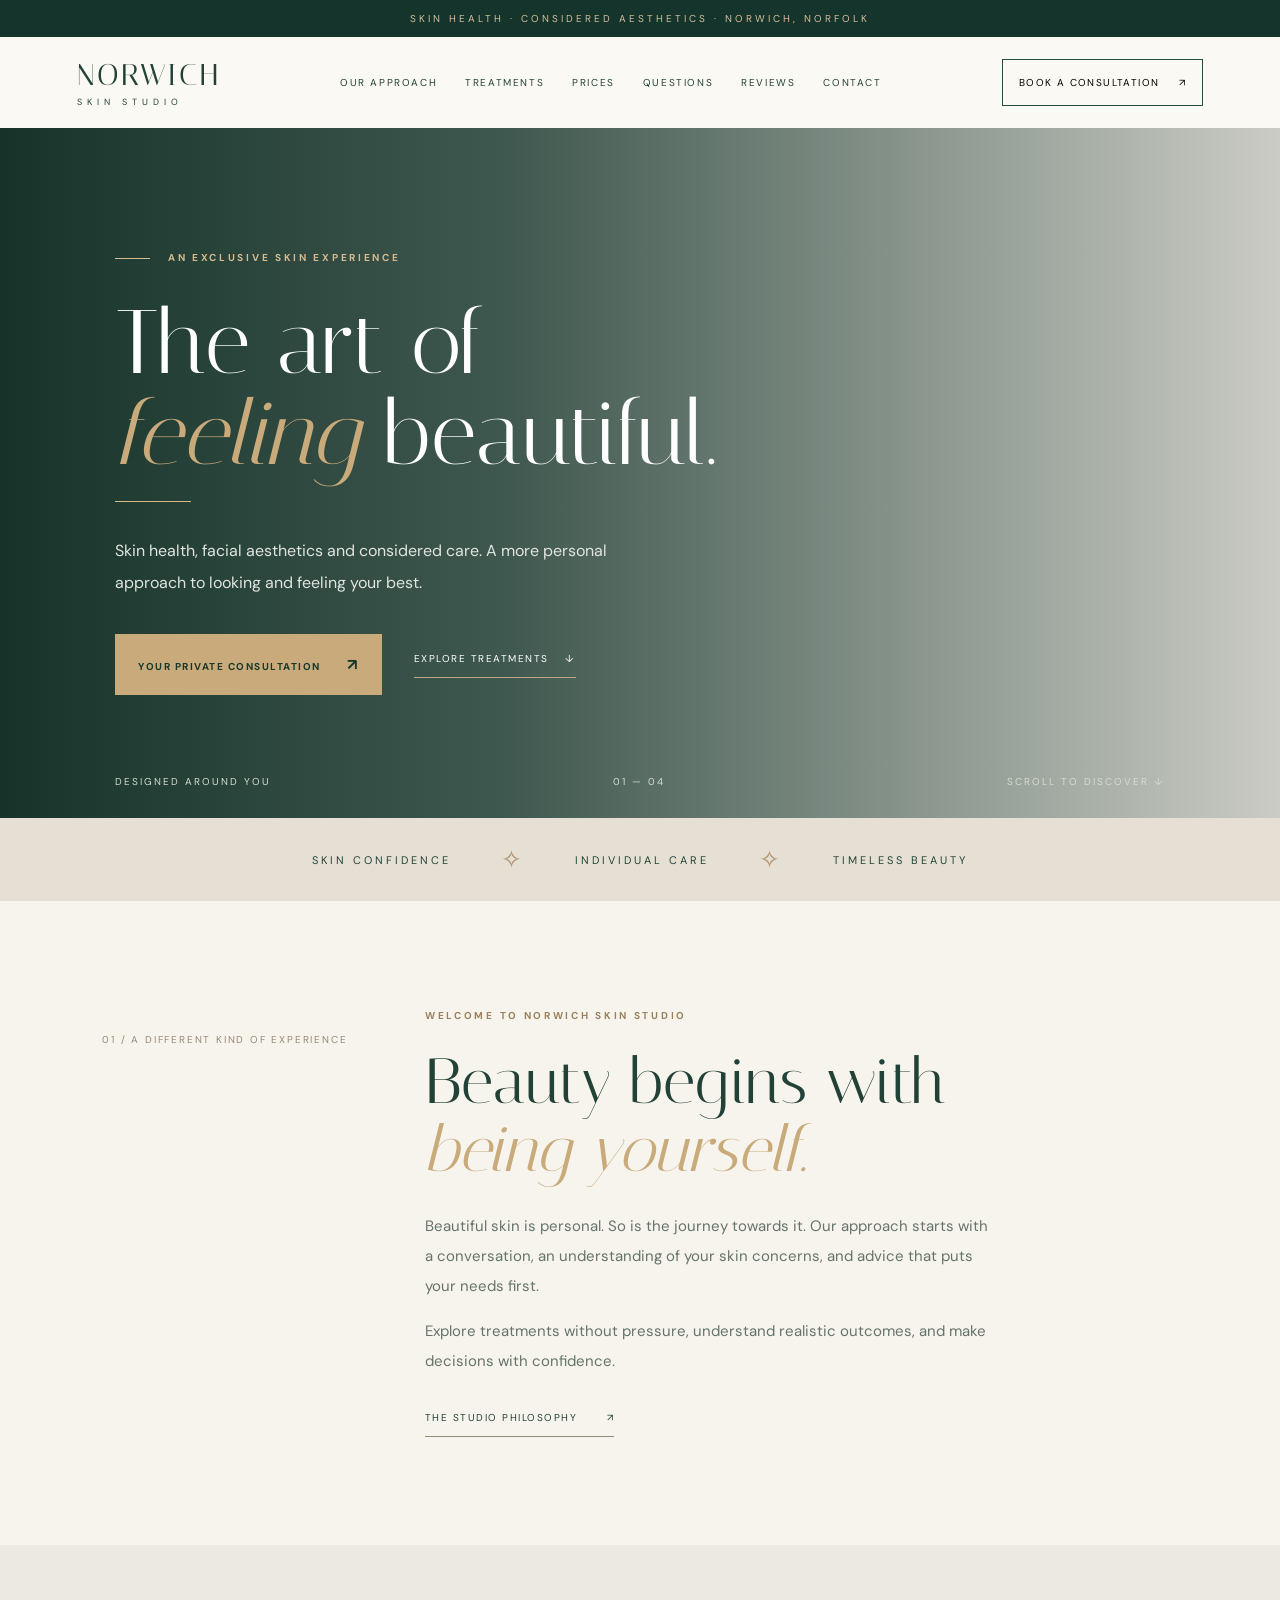
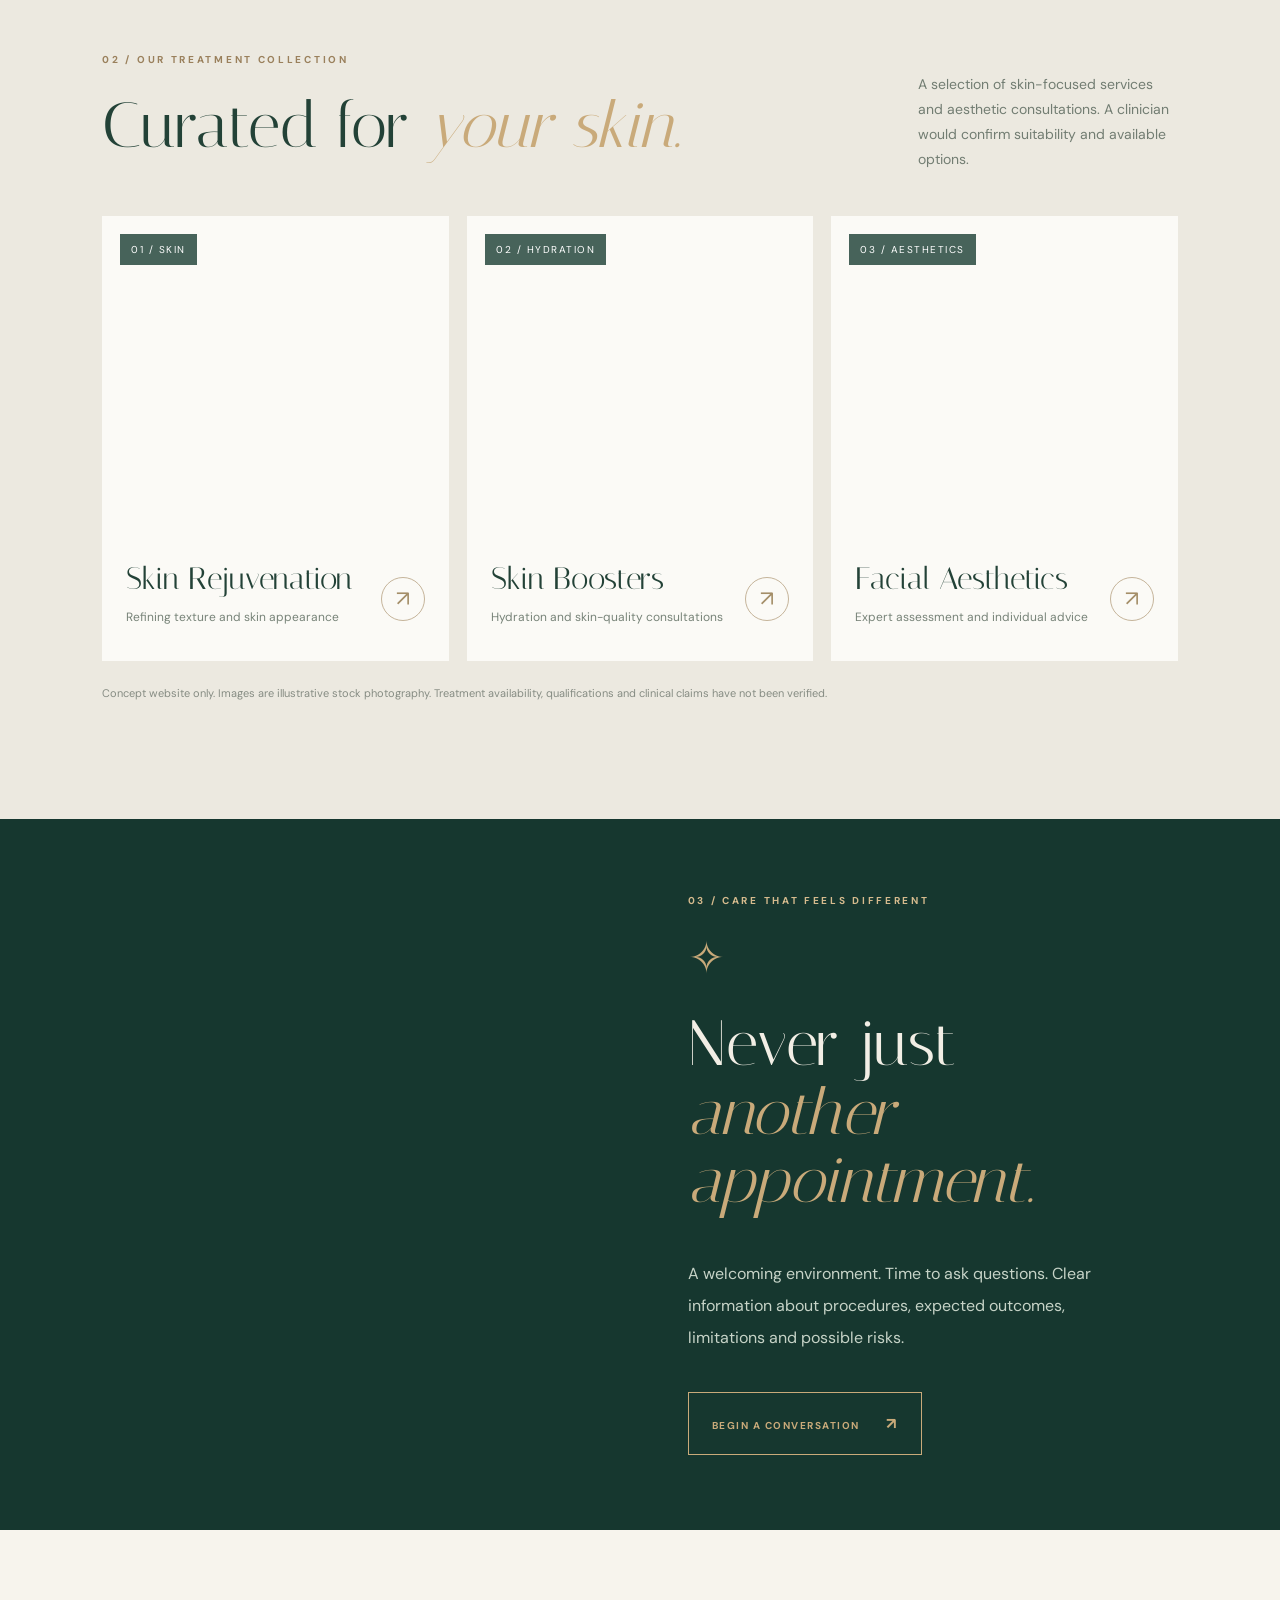
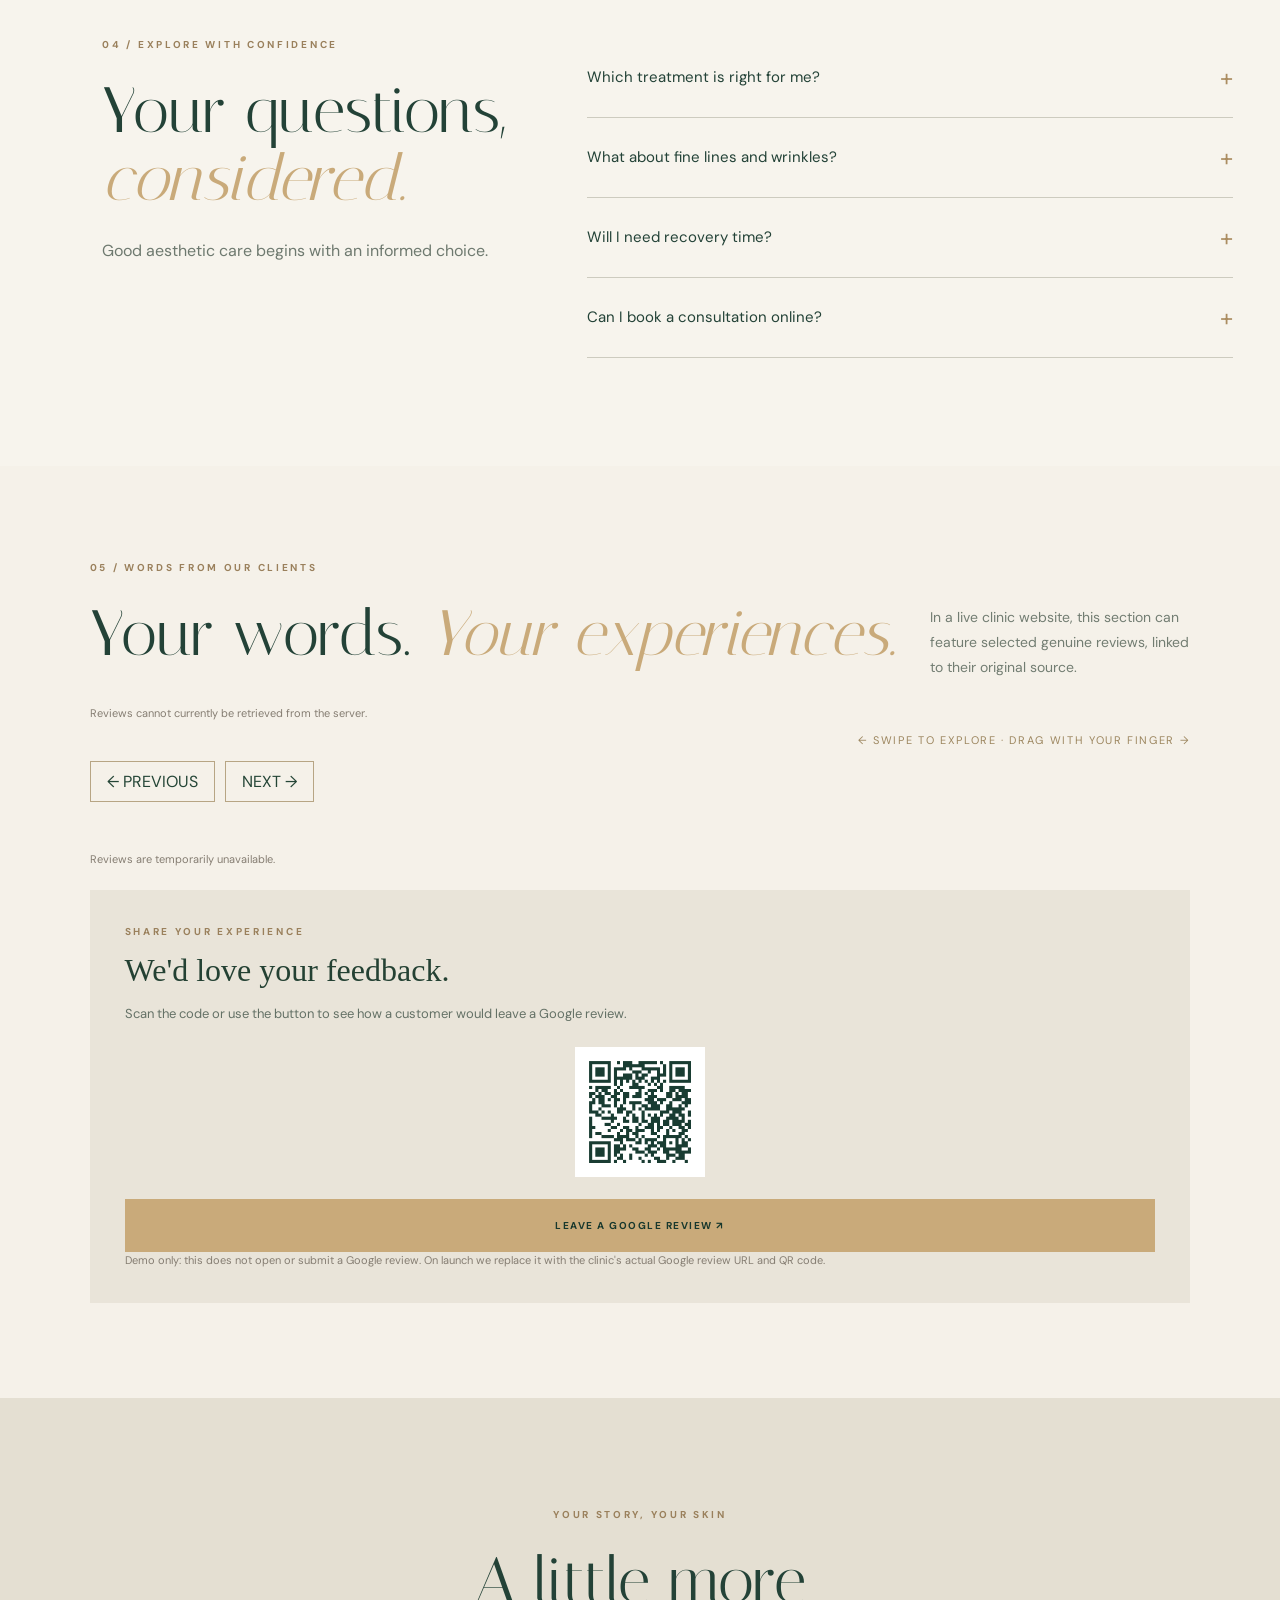
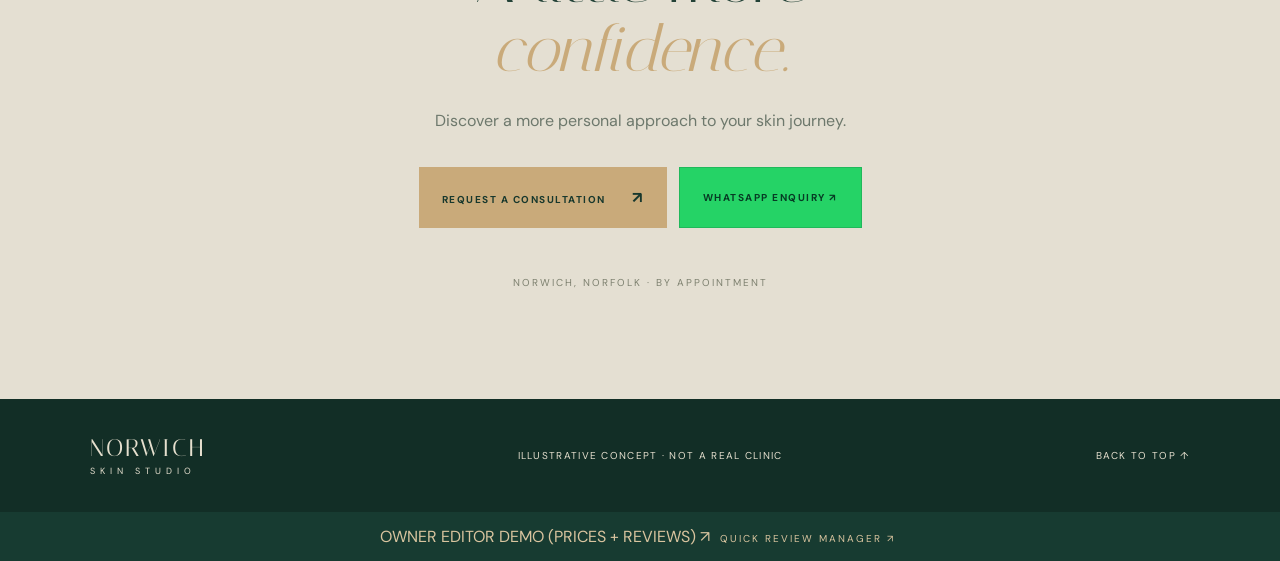
==== commit 384f3077: "Physically move QR review panel below carousel in page markup" ====
--- a/index.html
+++ b/index.html
@@ -1,4 +1,4 @@
-<!doctype html><html lang="en"><head><meta charset="utf-8"><meta name="viewport" content="width=device-width, initial-scale=1"><meta name="description" content="Norwich Skin Studio luxury skin and aesthetics website concept. Explore consultations, skin rejuvenation and skin treatments."><title>Norwich Skin Studio | Considered Aesthetics</title><link rel="preconnect" href="https://images.unsplash.com"><link rel="preconnect" href="https://fonts.googleapis.com"><link rel="preconnect" href="https://fonts.gstatic.com" crossorigin><link href="https://fonts.googleapis.com/css2?family=DM+Sans:wght@400;500;600;700&family=Italiana&display=swap" rel="stylesheet"><link rel="stylesheet" href="styles.css"><link rel="stylesheet" href="studio-extra.css"></head><body data-concept-demo="true"><div class="topline">SKIN HEALTH · CONSIDERED AESTHETICS · NORWICH, NORFOLK</div><header class="header"><a class="brand" href="#home"><span class="brand-top">NORWICH</span><span class="brand-bottom">SKIN STUDIO</span></a><nav id="nav"><a href="#about">OUR APPROACH</a><a href="#treatments">TREATMENTS</a><a href="prices.html">PRICES</a><a href="#questions">QUESTIONS</a><a href="#reviews">REVIEWS</a><a href="#contact">CONTACT</a></nav><button class="header-cta open-dialog">BOOK A CONSULTATION <span>↗</span></button><button class="menu" id="menu" aria-label="Open navigation" aria-expanded="false">☰</button></header><main id="home"><section class="hero"><div class="hero-image"></div><div class="hero-tint"></div><div class="hero-content"><div class="overline light"><span class="dash"></span> AN EXCLUSIVE SKIN EXPERIENCE</div><h1>The art of<br><em>feeling</em> beautiful.</h1><p>Skin health, facial aesthetics and considered care. A more personal approach to looking and feeling your best.</p><div class="hero-buttons"><button class="button gold open-dialog">YOUR PRIVATE CONSULTATION <span>↗</span></button><a href="#treatments" class="text-link">EXPLORE TREATMENTS <span>↓</span></a></div></div><div class="hero-bottom"><span>DESIGNED AROUND YOU</span><span>01 — 04</span><span>SCROLL TO DISCOVER ↓</span></div></section><div class="ribbon"><span>SKIN CONFIDENCE</span><b>✧</b><span>INDIVIDUAL CARE</span><b>✧</b><span>TIMELESS BEAUTY</span></div><section class="about section" id="about"><div class="section-kicker">01 / A DIFFERENT KIND OF EXPERIENCE</div><div><div class="overline">WELCOME TO NORWICH SKIN STUDIO</div><h2>Beauty begins with<br><em>being yourself.</em></h2><p>Beautiful skin is personal. So is the journey towards it. Our approach starts with a conversation, an understanding of your skin concerns, and advice that puts your needs first.</p><p>Explore treatments without pressure, understand realistic outcomes, and make decisions with confidence.</p><a href="#contact" class="underlined">THE STUDIO PHILOSOPHY <span>↗</span></a></div></section><section class="treatments section" id="treatments"><div class="section-heading"><div><div class="overline">02 / OUR TREATMENT COLLECTION</div><h2>Curated for <em>your skin.</em></h2></div><p>A selection of skin-focused services and aesthetic consultations. A clinician would confirm suitability and available options.</p></div><div class="cards"><article class="treatment-card"><div class="card-photo" style="background-image:url('https://images.unsplash.com/photo-1570172619644-dfd03ed5d881?auto=format&fit=crop&w=900&q=85')"><span>01 / SKIN</span></div><div class="card-body"><div><h3>Skin Rejuvenation</h3><p>Refining texture and skin appearance</p></div><button class="circle open-dialog" aria-label="Enquire about skin rejuvenation">↗</button></div></article><article class="treatment-card"><div class="card-photo" style="background-image:url('https://images.unsplash.com/photo-1608248543803-ba4f8c70ae0b?auto=format&fit=crop&w=900&q=85')"><span>02 / HYDRATION</span></div><div class="card-body"><div><h3>Skin Boosters</h3><p>Hydration and skin-quality consultations</p></div><button class="circle open-dialog" aria-label="Enquire about skin boosters">↗</button></div></article><article class="treatment-card"><div class="card-photo" style="background-image:url('https://images.unsplash.com/photo-1556229010-6c3f2c9ca5f8?auto=format&fit=crop&w=900&q=85')"><span>03 / AESTHETICS</span></div><div class="card-body"><div><h3>Facial Aesthetics</h3><p>Expert assessment and individual advice</p></div><button class="circle open-dialog" aria-label="Enquire about facial aesthetics">↗</button></div></article></div><p class="smallprint">Concept website only. Images are illustrative stock photography. Treatment availability, qualifications and clinical claims have not been verified.</p></section><section class="feature"><div class="feature-image"></div><div class="feature-copy"><div class="overline light">03 / CARE THAT FEELS DIFFERENT</div><span class="flower">✧</span><h2>Never just<br><em>another appointment.</em></h2><p>A welcoming environment. Time to ask questions. Clear information about procedures, expected outcomes, limitations and possible risks.</p><button class="button outline open-dialog">BEGIN A CONVERSATION <span>↗</span></button></div></section><section class="faq section" id="questions"><div><div class="overline">04 / EXPLORE WITH CONFIDENCE</div><h2>Your questions,<br><em>considered.</em></h2><p>Good aesthetic care begins with an informed choice.</p></div><div class="faq-list"><details><summary>Which treatment is right for me? <span>+</span></summary><p>That depends on your goals, skin history and suitability. A consultation is the appropriate starting point.</p></details><details><summary>What about fine lines and wrinkles? <span>+</span></summary><p>Different approaches exist. A qualified professional can discuss options and, where clinically appropriate, prescription-only treatments as part of a consultation.</p></details><details><summary>Will I need recovery time? <span>+</span></summary><p>Downtime varies by treatment. Potential redness, swelling, bruising and other effects should be explained before treatment.</p></details><details><summary>Can I book a consultation online? <span>+</span></summary><p>The finished site would connect to an approved booking provider or direct consultation request. This demo does not submit appointments.</p></details></div></section><section class="reviews-section section" id="reviews"><div class="section-heading"><div><div class="overline">05 / WORDS FROM OUR CLIENTS</div><h2>Your words. <em>Your experiences.</em></h2></div><p>In a live clinic website, this section can feature selected genuine reviews, linked to their original source.</p></div><p class="tiny-note" id="review-status">Loading source-linked reviews from the database.</p><p class="review-swipe-hint">← SWIPE TO EXPLORE · DRAG WITH YOUR FINGER →</p><div class="reviews-controls"><button type="button" id="review-prev" aria-label="Previous review">← PREVIOUS</button><button type="button" id="review-next" aria-label="Next review">NEXT →</button></div><div class="reviews-layout"><div class="review-list review-track" id="review-list" aria-live="polite"></div><aside class="review-actions"><div class="overline">SHARE YOUR EXPERIENCE</div><h3>We'd love your feedback.</h3><p>Scan the code or use the button to see how a customer would leave a Google review.</p><img class="review-qr" src="review-demo-qr.png" alt="Demonstration QR code pointing to this demo review section"><button class="button gold" id="google-review-btn">LEAVE A GOOGLE REVIEW ↗</button><div class="tiny-note">Demo only: this does not open or submit a Google review. On launch we replace it with the clinic's actual Google review URL and QR code.</div></aside></div></section><section class="closing" id="contact"><div class="overline">YOUR STORY, YOUR SKIN</div><h2>A little more<br><em>confidence.</em></h2><p>Discover a more personal approach to your skin journey.</p><div class="closing-actions"><button class="button gold open-dialog">REQUEST A CONSULTATION <span>↗</span></button><button class="button outline" id="whatsapp-btn">WHATSAPP ENQUIRY ↗</button></div><div class="contact-caption">NORWICH, NORFOLK · BY APPOINTMENT</div></section></main><footer><a class="brand" href="#home"><span class="brand-top">NORWICH</span><span class="brand-bottom">SKIN STUDIO</span></a><span>ILLUSTRATIVE CONCEPT · NOT A REAL CLINIC</span><a href="#home">BACK TO TOP ↑</a></footer><dialog id="consultation"><button class="close" id="close" aria-label="Close">×</button><div class="overline">START WITH A CONVERSATION</div><h2>Considered care<br><em>begins here.</em></h2><p>In the live version this button would open the clinic’s appointment calendar or WhatsApp. This design preview does not accept bookings or collect information.</p><button class="button gold" id="dismiss">RETURN TO WEBSITE</button></dialog><dialog id="review-demo-dialog" class="mini-dialog"><button class="close" data-close-dialog="review-demo-dialog" aria-label="Close">×</button><div class="overline">GOOGLE REVIEWS — DEMONSTRATION</div><h2>Share your <em>experience.</em></h2><p>The live button and QR code would open the clinic's real Google review form, where customers can choose 1 to 5 stars and write a review.</p><p><strong>This demonstration does not create a Google review.</strong></p><button class="button gold" data-close-dialog="review-demo-dialog">RETURN TO WEBSITE</button></dialog>
+<!doctype html><html lang="en"><head><meta charset="utf-8"><meta name="viewport" content="width=device-width, initial-scale=1"><meta name="description" content="Norwich Skin Studio luxury skin and aesthetics website concept. Explore consultations, skin rejuvenation and skin treatments."><title>Norwich Skin Studio | Considered Aesthetics</title><link rel="preconnect" href="https://images.unsplash.com"><link rel="preconnect" href="https://fonts.googleapis.com"><link rel="preconnect" href="https://fonts.gstatic.com" crossorigin><link href="https://fonts.googleapis.com/css2?family=DM+Sans:wght@400;500;600;700&family=Italiana&display=swap" rel="stylesheet"><link rel="stylesheet" href="styles.css"><link rel="stylesheet" href="studio-extra.css"></head><body data-concept-demo="true"><div class="topline">SKIN HEALTH · CONSIDERED AESTHETICS · NORWICH, NORFOLK</div><header class="header"><a class="brand" href="#home"><span class="brand-top">NORWICH</span><span class="brand-bottom">SKIN STUDIO</span></a><nav id="nav"><a href="#about">OUR APPROACH</a><a href="#treatments">TREATMENTS</a><a href="prices.html">PRICES</a><a href="#questions">QUESTIONS</a><a href="#reviews">REVIEWS</a><a href="#contact">CONTACT</a></nav><button class="header-cta open-dialog">BOOK A CONSULTATION <span>↗</span></button><button class="menu" id="menu" aria-label="Open navigation" aria-expanded="false">☰</button></header><main id="home"><section class="hero"><div class="hero-image"></div><div class="hero-tint"></div><div class="hero-content"><div class="overline light"><span class="dash"></span> AN EXCLUSIVE SKIN EXPERIENCE</div><h1>The art of<br><em>feeling</em> beautiful.</h1><p>Skin health, facial aesthetics and considered care. A more personal approach to looking and feeling your best.</p><div class="hero-buttons"><button class="button gold open-dialog">YOUR PRIVATE CONSULTATION <span>↗</span></button><a href="#treatments" class="text-link">EXPLORE TREATMENTS <span>↓</span></a></div></div><div class="hero-bottom"><span>DESIGNED AROUND YOU</span><span>01 — 04</span><span>SCROLL TO DISCOVER ↓</span></div></section><div class="ribbon"><span>SKIN CONFIDENCE</span><b>✧</b><span>INDIVIDUAL CARE</span><b>✧</b><span>TIMELESS BEAUTY</span></div><section class="about section" id="about"><div class="section-kicker">01 / A DIFFERENT KIND OF EXPERIENCE</div><div><div class="overline">WELCOME TO NORWICH SKIN STUDIO</div><h2>Beauty begins with<br><em>being yourself.</em></h2><p>Beautiful skin is personal. So is the journey towards it. Our approach starts with a conversation, an understanding of your skin concerns, and advice that puts your needs first.</p><p>Explore treatments without pressure, understand realistic outcomes, and make decisions with confidence.</p><a href="#contact" class="underlined">THE STUDIO PHILOSOPHY <span>↗</span></a></div></section><section class="treatments section" id="treatments"><div class="section-heading"><div><div class="overline">02 / OUR TREATMENT COLLECTION</div><h2>Curated for <em>your skin.</em></h2></div><p>A selection of skin-focused services and aesthetic consultations. A clinician would confirm suitability and available options.</p></div><div class="cards"><article class="treatment-card"><div class="card-photo" style="background-image:url('https://images.unsplash.com/photo-1570172619644-dfd03ed5d881?auto=format&fit=crop&w=900&q=85')"><span>01 / SKIN</span></div><div class="card-body"><div><h3>Skin Rejuvenation</h3><p>Refining texture and skin appearance</p></div><button class="circle open-dialog" aria-label="Enquire about skin rejuvenation">↗</button></div></article><article class="treatment-card"><div class="card-photo" style="background-image:url('https://images.unsplash.com/photo-1608248543803-ba4f8c70ae0b?auto=format&fit=crop&w=900&q=85')"><span>02 / HYDRATION</span></div><div class="card-body"><div><h3>Skin Boosters</h3><p>Hydration and skin-quality consultations</p></div><button class="circle open-dialog" aria-label="Enquire about skin boosters">↗</button></div></article><article class="treatment-card"><div class="card-photo" style="background-image:url('https://images.unsplash.com/photo-1556229010-6c3f2c9ca5f8?auto=format&fit=crop&w=900&q=85')"><span>03 / AESTHETICS</span></div><div class="card-body"><div><h3>Facial Aesthetics</h3><p>Expert assessment and individual advice</p></div><button class="circle open-dialog" aria-label="Enquire about facial aesthetics">↗</button></div></article></div><p class="smallprint">Concept website only. Images are illustrative stock photography. Treatment availability, qualifications and clinical claims have not been verified.</p></section><section class="feature"><div class="feature-image"></div><div class="feature-copy"><div class="overline light">03 / CARE THAT FEELS DIFFERENT</div><span class="flower">✧</span><h2>Never just<br><em>another appointment.</em></h2><p>A welcoming environment. Time to ask questions. Clear information about procedures, expected outcomes, limitations and possible risks.</p><button class="button outline open-dialog">BEGIN A CONVERSATION <span>↗</span></button></div></section><section class="faq section" id="questions"><div><div class="overline">04 / EXPLORE WITH CONFIDENCE</div><h2>Your questions,<br><em>considered.</em></h2><p>Good aesthetic care begins with an informed choice.</p></div><div class="faq-list"><details><summary>Which treatment is right for me? <span>+</span></summary><p>That depends on your goals, skin history and suitability. A consultation is the appropriate starting point.</p></details><details><summary>What about fine lines and wrinkles? <span>+</span></summary><p>Different approaches exist. A qualified professional can discuss options and, where clinically appropriate, prescription-only treatments as part of a consultation.</p></details><details><summary>Will I need recovery time? <span>+</span></summary><p>Downtime varies by treatment. Potential redness, swelling, bruising and other effects should be explained before treatment.</p></details><details><summary>Can I book a consultation online? <span>+</span></summary><p>The finished site would connect to an approved booking provider or direct consultation request. This demo does not submit appointments.</p></details></div></section><section class="reviews-section section" id="reviews"><div class="section-heading"><div><div class="overline">05 / WORDS FROM OUR CLIENTS</div><h2>Your words. <em>Your experiences.</em></h2></div><p>In a live clinic website, this section can feature selected genuine reviews, linked to their original source.</p></div><p class="tiny-note" id="review-status">Loading source-linked reviews from the database.</p><p class="review-swipe-hint">← SWIPE TO EXPLORE · DRAG WITH YOUR FINGER →</p><div class="reviews-controls"><button type="button" id="review-prev" aria-label="Previous review">← PREVIOUS</button><button type="button" id="review-next" aria-label="Next review">NEXT →</button></div><div class="reviews-layout"><div class="review-list review-track" id="review-list" aria-live="polite"></div></div><aside class="review-actions"><div class="overline">SHARE YOUR EXPERIENCE</div><h3>We'd love your feedback.</h3><p>Scan the code or use the button to see how a customer would leave a Google review.</p><img class="review-qr" src="review-demo-qr.png" alt="Demonstration QR code pointing to this demo review section"><button class="button gold" id="google-review-btn">LEAVE A GOOGLE REVIEW ↗</button><div class="tiny-note">Demo only: this does not open or submit a Google review. On launch we replace it with the clinic's actual Google review URL and QR code.</div></aside></section><section class="closing" id="contact"><div class="overline">YOUR STORY, YOUR SKIN</div><h2>A little more<br><em>confidence.</em></h2><p>Discover a more personal approach to your skin journey.</p><div class="closing-actions"><button class="button gold open-dialog">REQUEST A CONSULTATION <span>↗</span></button><button class="button outline" id="whatsapp-btn">WHATSAPP ENQUIRY ↗</button></div><div class="contact-caption">NORWICH, NORFOLK · BY APPOINTMENT</div></section></main><footer><a class="brand" href="#home"><span class="brand-top">NORWICH</span><span class="brand-bottom">SKIN STUDIO</span></a><span>ILLUSTRATIVE CONCEPT · NOT A REAL CLINIC</span><a href="#home">BACK TO TOP ↑</a></footer><dialog id="consultation"><button class="close" id="close" aria-label="Close">×</button><div class="overline">START WITH A CONVERSATION</div><h2>Considered care<br><em>begins here.</em></h2><p>In the live version this button would open the clinic’s appointment calendar or WhatsApp. This design preview does not accept bookings or collect information.</p><button class="button gold" id="dismiss">RETURN TO WEBSITE</button></dialog><dialog id="review-demo-dialog" class="mini-dialog"><button class="close" data-close-dialog="review-demo-dialog" aria-label="Close">×</button><div class="overline">GOOGLE REVIEWS — DEMONSTRATION</div><h2>Share your <em>experience.</em></h2><p>The live button and QR code would open the clinic's real Google review form, where customers can choose 1 to 5 stars and write a review.</p><p><strong>This demonstration does not create a Google review.</strong></p><button class="button gold" data-close-dialog="review-demo-dialog">RETURN TO WEBSITE</button></dialog>
 <dialog id="wa-demo-dialog" class="mini-dialog"><button class="close" data-close-dialog="wa-demo-dialog" aria-label="Close">×</button><div class="overline">WHATSAPP — DEMONSTRATION</div><h2>Ask us <em>anything.</em></h2><p>On the live website this opens WhatsApp with a prepared message to the clinic's verified business number.</p><div class="demo-message">Hello, I'd like to enquire about a skin consultation at Norwich Skin Studio. Could you tell me about availability?</div><p><strong>No message is sent in this demo.</strong></p><button class="button gold" data-close-dialog="wa-demo-dialog">RETURN TO WEBSITE</button></dialog>
 <div class="review-admin-access"><a href="admin.html" style="color:#d9c49f">OWNER EDITOR DEMO (PRICES + REVIEWS) ↗</a> <button id="open-admin">QUICK REVIEW MANAGER ↗</button></div>
 <dialog id="admin-dialog" class="admin-dialog"><button class="close" data-close-dialog="admin-dialog" aria-label="Close">×</button><div class="overline">OWNER AREA — DEMONSTRATION</div><h2>Manage <em>reviews.</em></h2><div id="pin-panel"><p>Enter the demonstration PIN to add or remove selected testimonials.</p><form id="pin-form"><label for="pin">Demo PIN</label><input id="pin" autocomplete="off" inputmode="numeric" maxlength="6" pattern="[0-9]{6}" placeholder="Six-digit demo PIN" type="password" required><button class="button gold" type="submit">UNLOCK</button><div id="pin-error" class="form-error" aria-live="polite"></div></form></div><div id="review-editor" hidden><p class="tiny-note">Paste genuine published reviews only. This demonstration saves entries in this browser, not to a server or Google.</p><form id="add-review-form"><label for="r-name">Display name</label><input id="r-name" maxlength="70" placeholder="Customer's public display name" required><label for="r-stars">Original star rating</label><select id="r-stars"><option value="5">★★★★★ — 5</option><option value="4">★★★★ — 4</option><option value="3">★★★ — 3</option><option value="2">★★ — 2</option><option value="1">★ — 1</option></select><label for="r-text">Review text</label><textarea id="r-text" maxlength="700" rows="4" placeholder="Paste the review exactly as published" required></textarea><label for="r-url">Link to original review (optional)</label><input id="r-url" type="url" placeholder="https://..."><button class="button gold" type="submit">ADD TO WEBSITE</button></form><div class="admin-entry-list" id="admin-entry-list"></div><button class="admin-reset" id="reset-reviews">RESET DEMO REVIEWS</button></div></dialog><script src="studio-data.js"></script><script src="site.js"></script><script src="public-api.js"></script><script>/* Slowly advance reviews while visible; hover/focus pauses it. */(function(){const rail=document.getElementById("review-list");if(!rail)return;const prev=document.getElementById("review-prev"),next=document.getElementById("review-next");function move(n){const card=rail.querySelector(".review-card");if(!card)return;const amount=card.getBoundingClientRect().width+18;if(n>0&&rail.scrollLeft+rail.clientWidth>=rail.scrollWidth-12)rail.scrollTo({left:0,behavior:"smooth"});else rail.scrollBy({left:n*amount,behavior:"smooth"})}prev.onclick=()=>move(-1);next.onclick=()=>move(1);if(matchMedia("(prefers-reduced-motion: reduce)").matches)return;let over=false,visible=false;rail.addEventListener("mouseenter",()=>over=true);rail.addEventListener("mouseleave",()=>over=false);rail.addEventListener("focusin",()=>over=true);rail.addEventListener("focusout",()=>over=false);const io=new IntersectionObserver(x=>visible=x[0].isIntersecting,{threshold:.35});io.observe(rail);setInterval(()=>{if(visible&&!over&&!document.hidden&&rail.children.length>=3)move(1)},5500)})();</script></body></html>
--- a/studio-extra.css
+++ b/studio-extra.css
@@ -13,3 +13,18 @@
 .review-card-demo .review-stars{color:#a7844d}
 .review-swipe-hint{font-size:11px;letter-spacing:.15em;color:#9c865f;text-align:right;margin:0 0 12px}
 @media(prefers-reduced-motion:reduce){.review-track{scroll-behavior:auto}}
+
+/* Keep the review swipe gallery full-width; move the QR invitation below it. */
+.reviews-layout{grid-template-columns:minmax(0,1fr);gap:32px}
+.reviews-layout .review-track{min-width:0;width:100%}
+.reviews-layout .review-actions{width:min(100%,390px);justify-self:end;padding:24px 28px}
+.reviews-layout .review-actions h3{font-size:26px}
+.reviews-layout .review-qr{width:108px;height:108px;margin:15px auto}
+@media(max-width:750px){
+  .reviews-layout{gap:22px}
+  .reviews-layout .review-actions{width:100%;justify-self:stretch;padding:22px}
+}
+
+/* Familiar WhatsApp colour for the demo enquiry action. */
+#whatsapp-btn{background:#25d366;color:#073b24;border:1px solid #20b85b;font-weight:700}
+#whatsapp-btn:hover,#whatsapp-btn:focus-visible{background:#1fbd59;color:#052e1b;box-shadow:0 0 0 3px rgba(37,211,102,.22)}
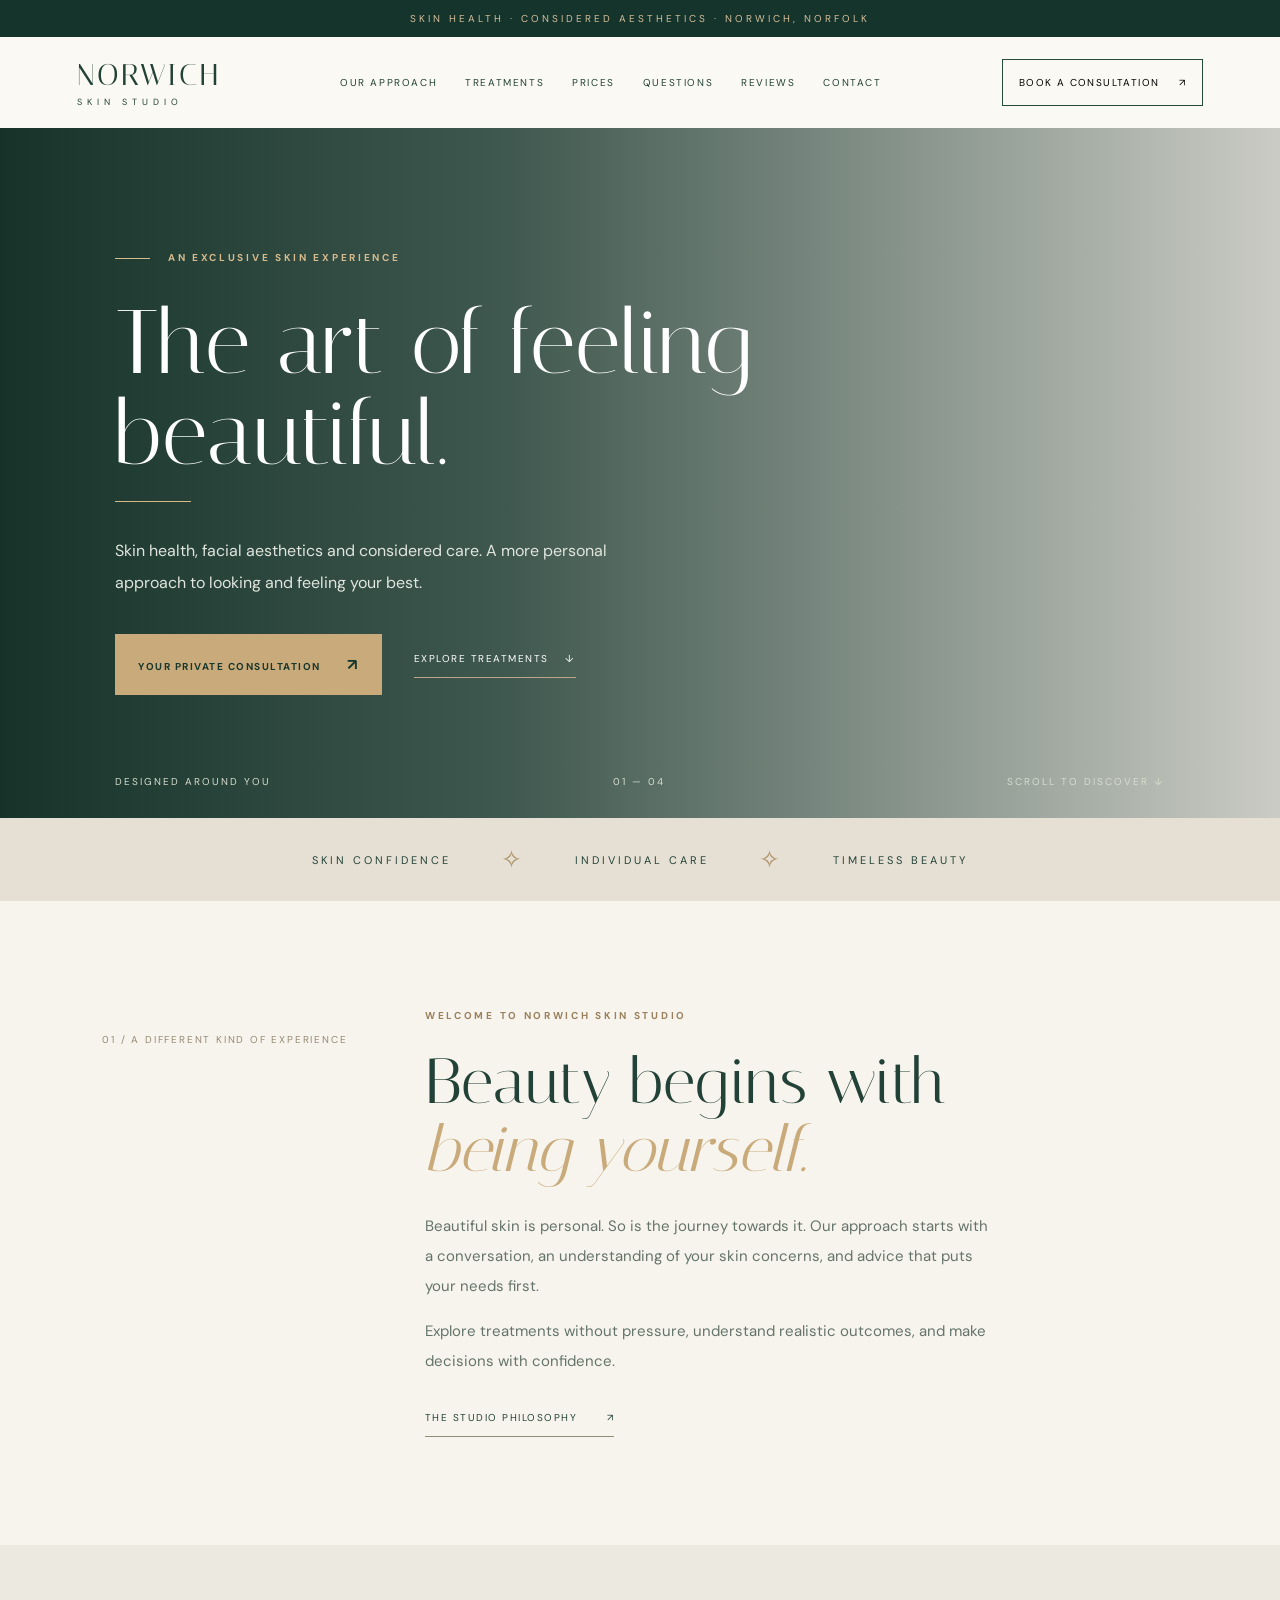
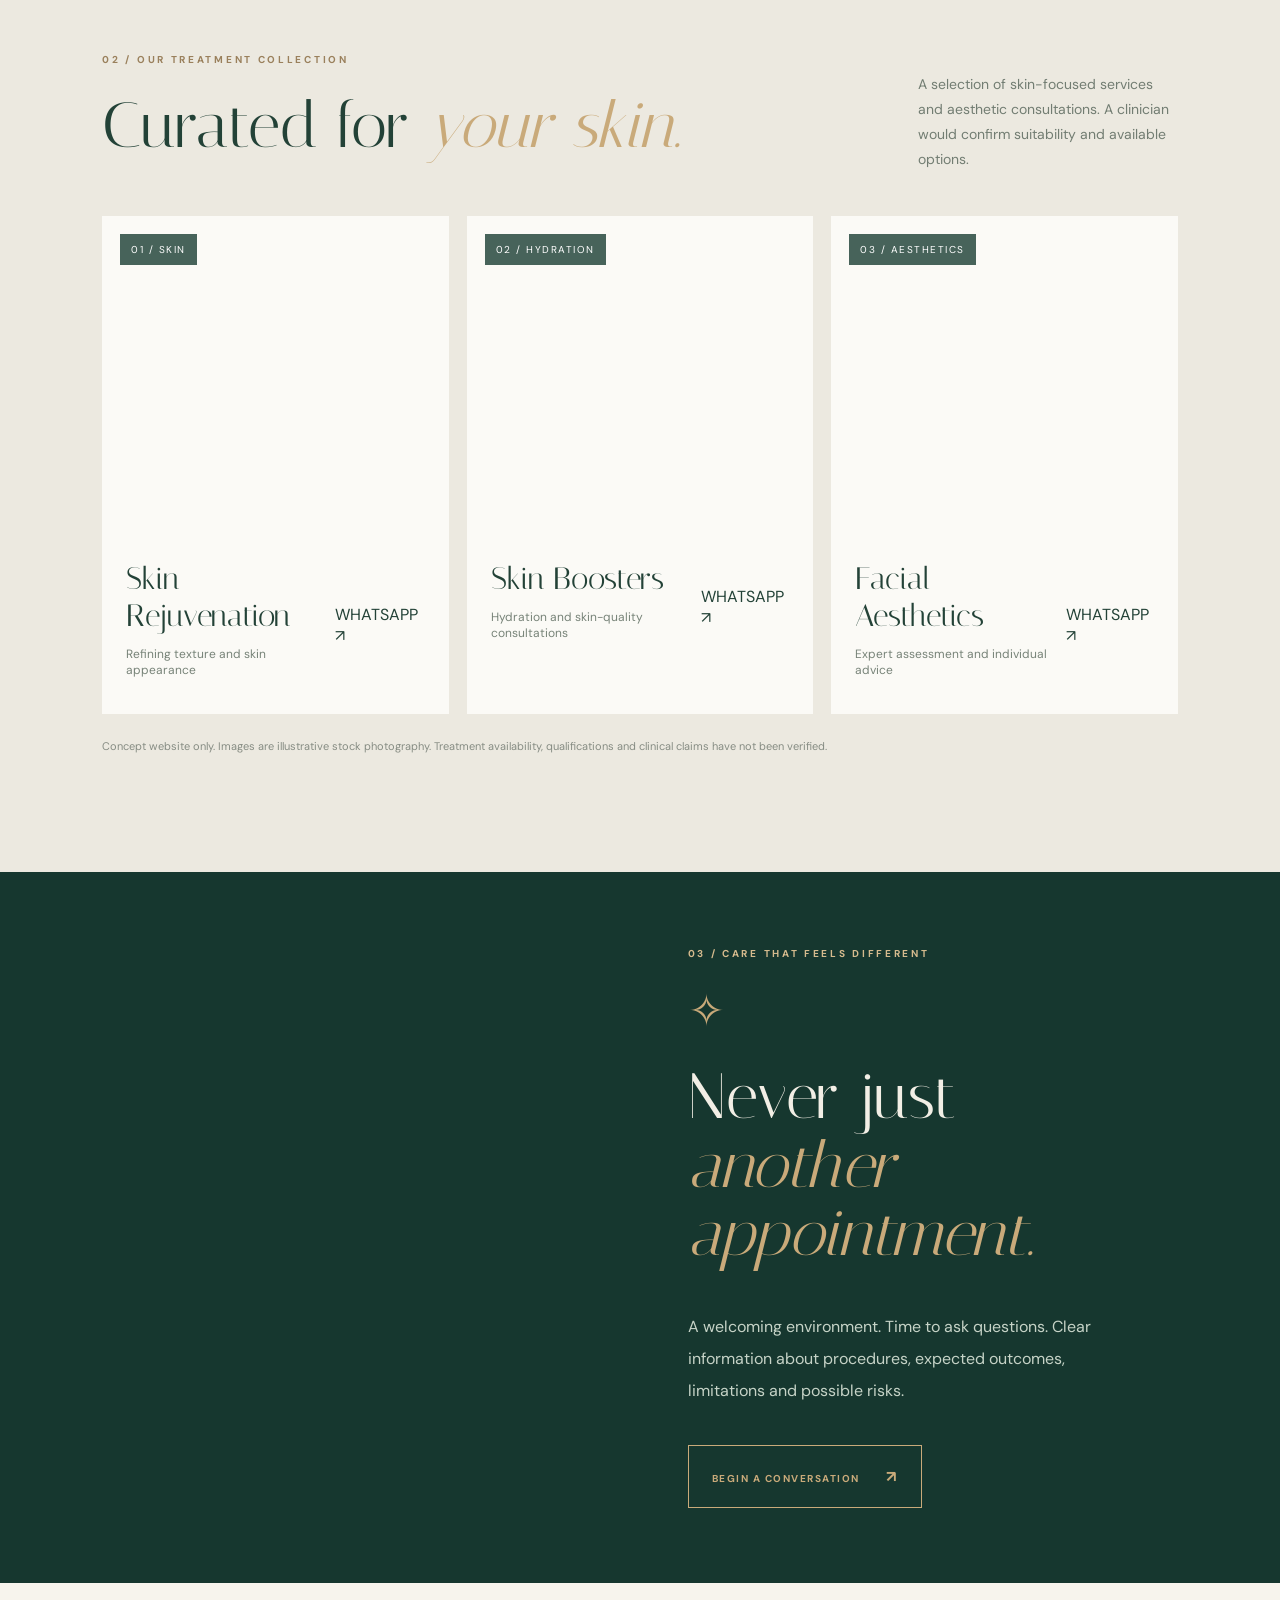
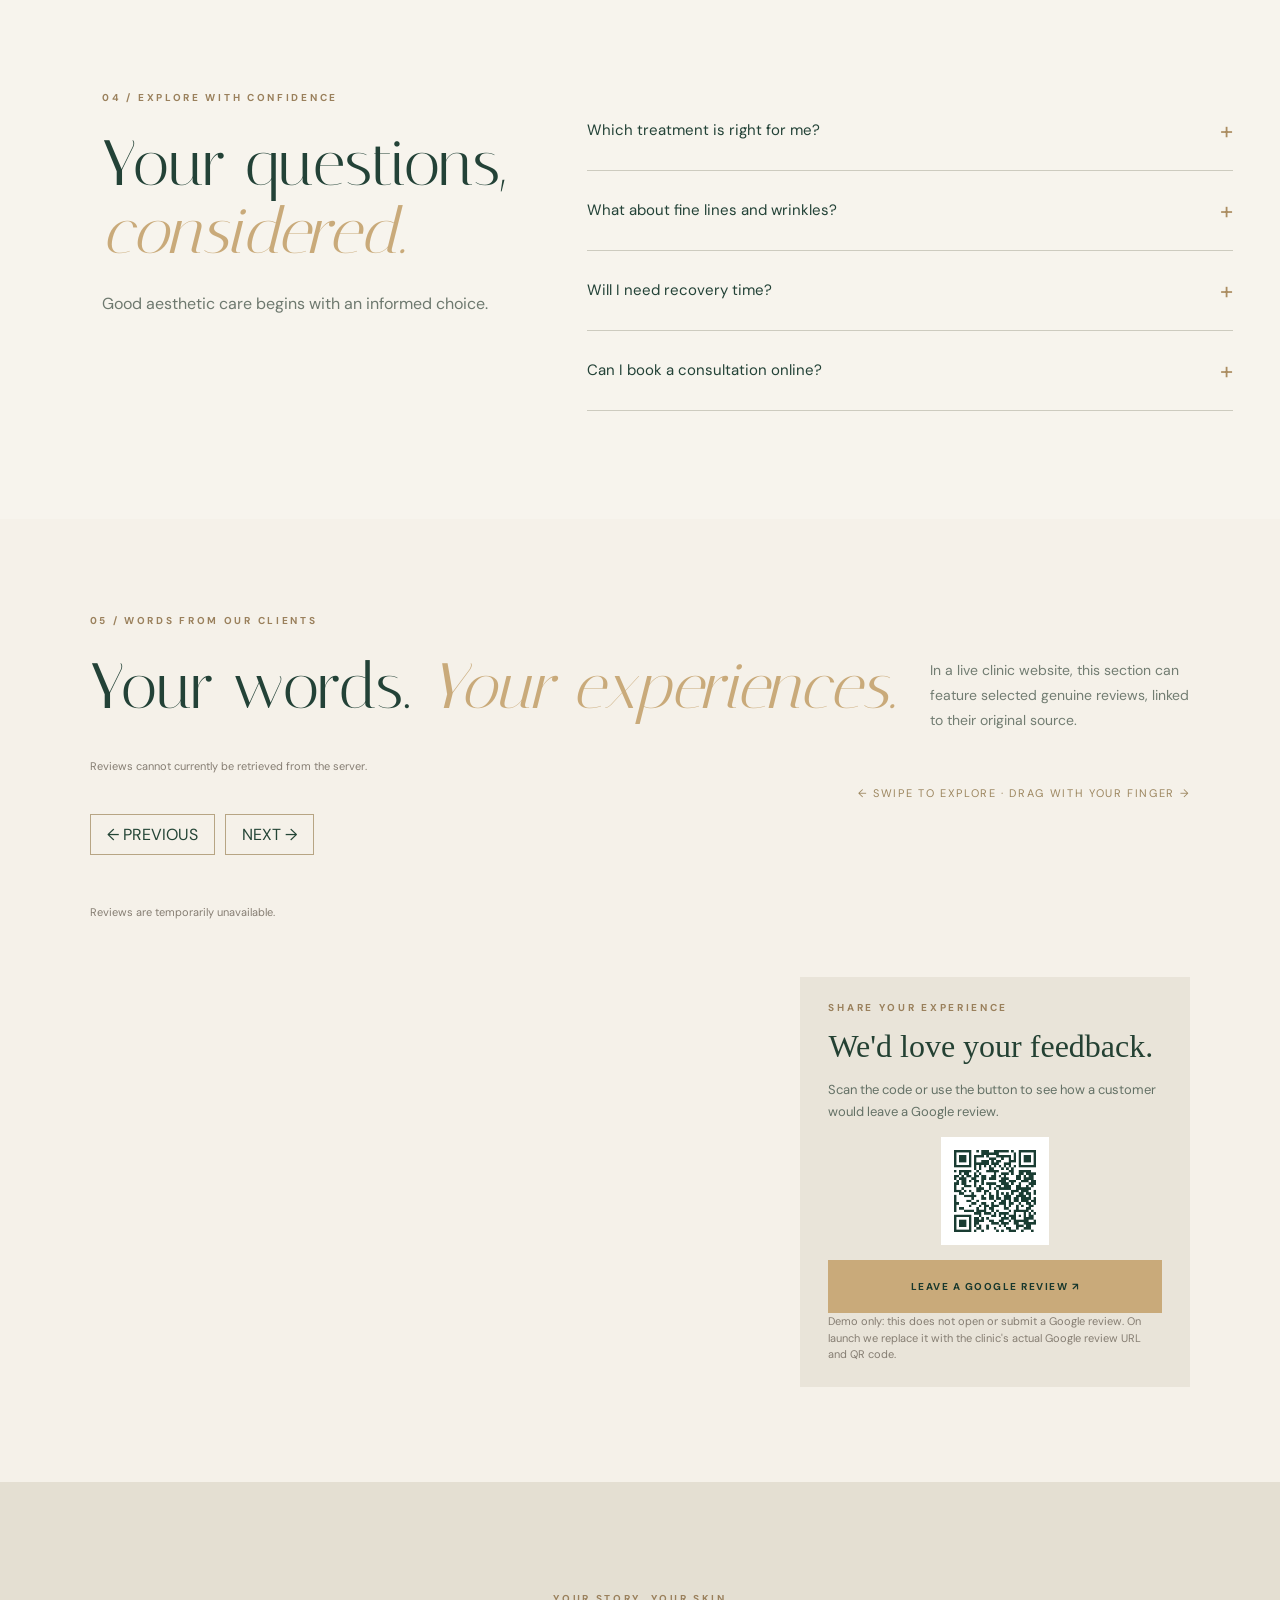
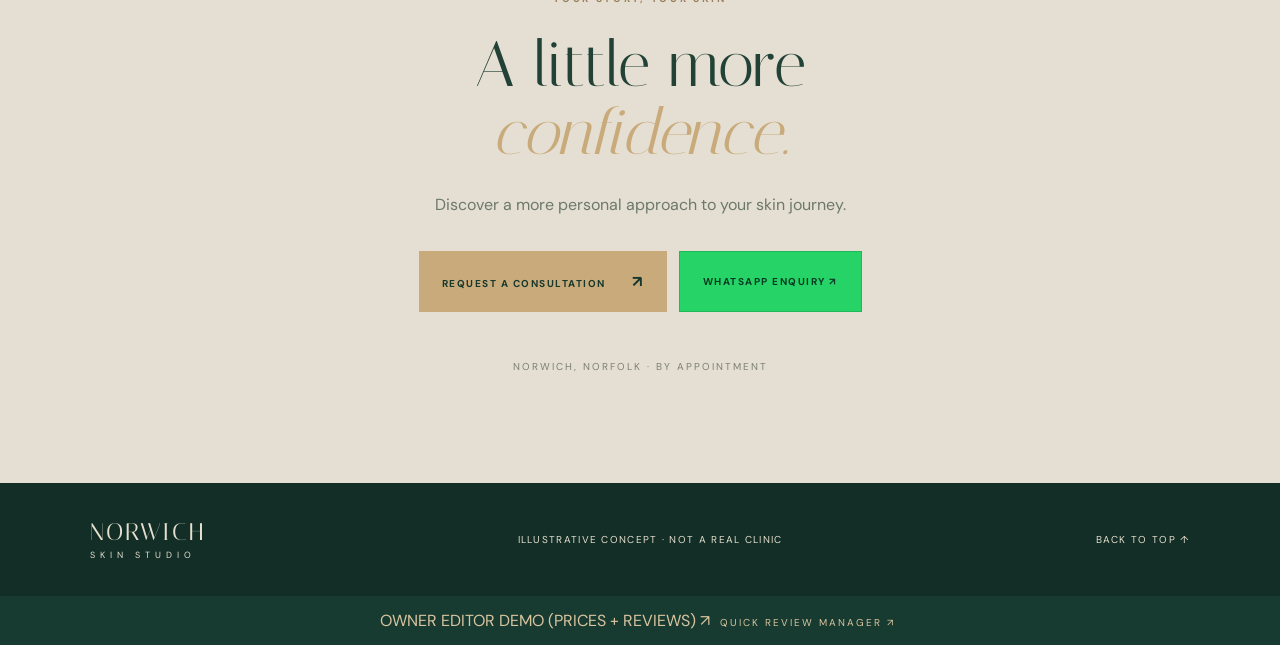
==== commit 9c50d3f4: "Replace dead treatment actions with configurable WhatsApp links" ====
--- a/index.html
+++ b/index.html
@@ -1,4 +1,4 @@
-<!doctype html><html lang="en"><head><meta charset="utf-8"><meta name="viewport" content="width=device-width, initial-scale=1"><meta name="description" content="Norwich Skin Studio luxury skin and aesthetics website concept. Explore consultations, skin rejuvenation and skin treatments."><title>Norwich Skin Studio | Considered Aesthetics</title><link rel="preconnect" href="https://images.unsplash.com"><link rel="preconnect" href="https://fonts.googleapis.com"><link rel="preconnect" href="https://fonts.gstatic.com" crossorigin><link href="https://fonts.googleapis.com/css2?family=DM+Sans:wght@400;500;600;700&family=Italiana&display=swap" rel="stylesheet"><link rel="stylesheet" href="styles.css"><link rel="stylesheet" href="studio-extra.css"></head><body data-concept-demo="true"><div class="topline">SKIN HEALTH · CONSIDERED AESTHETICS · NORWICH, NORFOLK</div><header class="header"><a class="brand" href="#home"><span class="brand-top">NORWICH</span><span class="brand-bottom">SKIN STUDIO</span></a><nav id="nav"><a href="#about">OUR APPROACH</a><a href="#treatments">TREATMENTS</a><a href="prices.html">PRICES</a><a href="#questions">QUESTIONS</a><a href="#reviews">REVIEWS</a><a href="#contact">CONTACT</a></nav><button class="header-cta open-dialog">BOOK A CONSULTATION <span>↗</span></button><button class="menu" id="menu" aria-label="Open navigation" aria-expanded="false">☰</button></header><main id="home"><section class="hero"><div class="hero-image"></div><div class="hero-tint"></div><div class="hero-content"><div class="overline light"><span class="dash"></span> AN EXCLUSIVE SKIN EXPERIENCE</div><h1>The art of<br><em>feeling</em> beautiful.</h1><p>Skin health, facial aesthetics and considered care. A more personal approach to looking and feeling your best.</p><div class="hero-buttons"><button class="button gold open-dialog">YOUR PRIVATE CONSULTATION <span>↗</span></button><a href="#treatments" class="text-link">EXPLORE TREATMENTS <span>↓</span></a></div></div><div class="hero-bottom"><span>DESIGNED AROUND YOU</span><span>01 — 04</span><span>SCROLL TO DISCOVER ↓</span></div></section><div class="ribbon"><span>SKIN CONFIDENCE</span><b>✧</b><span>INDIVIDUAL CARE</span><b>✧</b><span>TIMELESS BEAUTY</span></div><section class="about section" id="about"><div class="section-kicker">01 / A DIFFERENT KIND OF EXPERIENCE</div><div><div class="overline">WELCOME TO NORWICH SKIN STUDIO</div><h2>Beauty begins with<br><em>being yourself.</em></h2><p>Beautiful skin is personal. So is the journey towards it. Our approach starts with a conversation, an understanding of your skin concerns, and advice that puts your needs first.</p><p>Explore treatments without pressure, understand realistic outcomes, and make decisions with confidence.</p><a href="#contact" class="underlined">THE STUDIO PHILOSOPHY <span>↗</span></a></div></section><section class="treatments section" id="treatments"><div class="section-heading"><div><div class="overline">02 / OUR TREATMENT COLLECTION</div><h2>Curated for <em>your skin.</em></h2></div><p>A selection of skin-focused services and aesthetic consultations. A clinician would confirm suitability and available options.</p></div><div class="cards"><article class="treatment-card"><div class="card-photo" style="background-image:url('https://images.unsplash.com/photo-1570172619644-dfd03ed5d881?auto=format&fit=crop&w=900&q=85')"><span>01 / SKIN</span></div><div class="card-body"><div><h3>Skin Rejuvenation</h3><p>Refining texture and skin appearance</p></div><button class="circle open-dialog" aria-label="Enquire about skin rejuvenation">↗</button></div></article><article class="treatment-card"><div class="card-photo" style="background-image:url('https://images.unsplash.com/photo-1608248543803-ba4f8c70ae0b?auto=format&fit=crop&w=900&q=85')"><span>02 / HYDRATION</span></div><div class="card-body"><div><h3>Skin Boosters</h3><p>Hydration and skin-quality consultations</p></div><button class="circle open-dialog" aria-label="Enquire about skin boosters">↗</button></div></article><article class="treatment-card"><div class="card-photo" style="background-image:url('https://images.unsplash.com/photo-1556229010-6c3f2c9ca5f8?auto=format&fit=crop&w=900&q=85')"><span>03 / AESTHETICS</span></div><div class="card-body"><div><h3>Facial Aesthetics</h3><p>Expert assessment and individual advice</p></div><button class="circle open-dialog" aria-label="Enquire about facial aesthetics">↗</button></div></article></div><p class="smallprint">Concept website only. Images are illustrative stock photography. Treatment availability, qualifications and clinical claims have not been verified.</p></section><section class="feature"><div class="feature-image"></div><div class="feature-copy"><div class="overline light">03 / CARE THAT FEELS DIFFERENT</div><span class="flower">✧</span><h2>Never just<br><em>another appointment.</em></h2><p>A welcoming environment. Time to ask questions. Clear information about procedures, expected outcomes, limitations and possible risks.</p><button class="button outline open-dialog">BEGIN A CONVERSATION <span>↗</span></button></div></section><section class="faq section" id="questions"><div><div class="overline">04 / EXPLORE WITH CONFIDENCE</div><h2>Your questions,<br><em>considered.</em></h2><p>Good aesthetic care begins with an informed choice.</p></div><div class="faq-list"><details><summary>Which treatment is right for me? <span>+</span></summary><p>That depends on your goals, skin history and suitability. A consultation is the appropriate starting point.</p></details><details><summary>What about fine lines and wrinkles? <span>+</span></summary><p>Different approaches exist. A qualified professional can discuss options and, where clinically appropriate, prescription-only treatments as part of a consultation.</p></details><details><summary>Will I need recovery time? <span>+</span></summary><p>Downtime varies by treatment. Potential redness, swelling, bruising and other effects should be explained before treatment.</p></details><details><summary>Can I book a consultation online? <span>+</span></summary><p>The finished site would connect to an approved booking provider or direct consultation request. This demo does not submit appointments.</p></details></div></section><section class="reviews-section section" id="reviews"><div class="section-heading"><div><div class="overline">05 / WORDS FROM OUR CLIENTS</div><h2>Your words. <em>Your experiences.</em></h2></div><p>In a live clinic website, this section can feature selected genuine reviews, linked to their original source.</p></div><p class="tiny-note" id="review-status">Loading source-linked reviews from the database.</p><p class="review-swipe-hint">← SWIPE TO EXPLORE · DRAG WITH YOUR FINGER →</p><div class="reviews-controls"><button type="button" id="review-prev" aria-label="Previous review">← PREVIOUS</button><button type="button" id="review-next" aria-label="Next review">NEXT →</button></div><div class="reviews-layout"><div class="review-list review-track" id="review-list" aria-live="polite"></div></div><aside class="review-actions"><div class="overline">SHARE YOUR EXPERIENCE</div><h3>We'd love your feedback.</h3><p>Scan the code or use the button to see how a customer would leave a Google review.</p><img class="review-qr" src="review-demo-qr.png" alt="Demonstration QR code pointing to this demo review section"><button class="button gold" id="google-review-btn">LEAVE A GOOGLE REVIEW ↗</button><div class="tiny-note">Demo only: this does not open or submit a Google review. On launch we replace it with the clinic's actual Google review URL and QR code.</div></aside></section><section class="closing" id="contact"><div class="overline">YOUR STORY, YOUR SKIN</div><h2>A little more<br><em>confidence.</em></h2><p>Discover a more personal approach to your skin journey.</p><div class="closing-actions"><button class="button gold open-dialog">REQUEST A CONSULTATION <span>↗</span></button><button class="button outline" id="whatsapp-btn">WHATSAPP ENQUIRY ↗</button></div><div class="contact-caption">NORWICH, NORFOLK · BY APPOINTMENT</div></section></main><footer><a class="brand" href="#home"><span class="brand-top">NORWICH</span><span class="brand-bottom">SKIN STUDIO</span></a><span>ILLUSTRATIVE CONCEPT · NOT A REAL CLINIC</span><a href="#home">BACK TO TOP ↑</a></footer><dialog id="consultation"><button class="close" id="close" aria-label="Close">×</button><div class="overline">START WITH A CONVERSATION</div><h2>Considered care<br><em>begins here.</em></h2><p>In the live version this button would open the clinic’s appointment calendar or WhatsApp. This design preview does not accept bookings or collect information.</p><button class="button gold" id="dismiss">RETURN TO WEBSITE</button></dialog><dialog id="review-demo-dialog" class="mini-dialog"><button class="close" data-close-dialog="review-demo-dialog" aria-label="Close">×</button><div class="overline">GOOGLE REVIEWS — DEMONSTRATION</div><h2>Share your <em>experience.</em></h2><p>The live button and QR code would open the clinic's real Google review form, where customers can choose 1 to 5 stars and write a review.</p><p><strong>This demonstration does not create a Google review.</strong></p><button class="button gold" data-close-dialog="review-demo-dialog">RETURN TO WEBSITE</button></dialog>
+<!doctype html><html lang="en"><head><meta charset="utf-8"><meta name="viewport" content="width=device-width, initial-scale=1"><meta name="description" content="Norwich Skin Studio luxury skin and aesthetics website concept. Explore consultations, skin rejuvenation and skin treatments."><title>Norwich Skin Studio | Considered Aesthetics</title><link rel="preconnect" href="https://images.unsplash.com"><link rel="preconnect" href="https://fonts.googleapis.com"><link rel="preconnect" href="https://fonts.gstatic.com" crossorigin><link href="https://fonts.googleapis.com/css2?family=DM+Sans:wght@400;500;600;700&family=Italiana&display=swap" rel="stylesheet"><link rel="stylesheet" href="styles.css"><link rel="stylesheet" href="studio-extra.css"></head><body data-concept-demo="true"><div class="topline">SKIN HEALTH · CONSIDERED AESTHETICS · NORWICH, NORFOLK</div><header class="header"><a class="brand" href="#home"><span class="brand-top">NORWICH</span><span class="brand-bottom">SKIN STUDIO</span></a><nav id="nav"><a href="#about">OUR APPROACH</a><a href="#treatments">TREATMENTS</a><a href="prices.html">PRICES</a><a href="#questions">QUESTIONS</a><a href="#reviews">REVIEWS</a><a href="#contact">CONTACT</a></nav><button class="header-cta open-dialog">BOOK A CONSULTATION <span>↗</span></button><button class="menu" id="menu" aria-label="Open navigation" aria-expanded="false">☰</button></header><main id="home"><section class="hero"><div class="hero-image"></div><div class="hero-tint"></div><div class="hero-content"><div class="overline light"><span class="dash"></span> AN EXCLUSIVE SKIN EXPERIENCE</div><h1><span data-site-text="hero_title">The art of feeling beautiful.</span></h1><p><span data-site-text="hero_intro">Skin health, facial aesthetics and considered care. A more personal approach to looking and feeling your best.</span></p><div class="hero-buttons"><button class="button gold open-dialog">YOUR PRIVATE CONSULTATION <span>↗</span></button><a href="#treatments" class="text-link">EXPLORE TREATMENTS <span>↓</span></a></div></div><div class="hero-bottom"><span>DESIGNED AROUND YOU</span><span>01 — 04</span><span>SCROLL TO DISCOVER ↓</span></div></section><div class="ribbon"><span>SKIN CONFIDENCE</span><b>✧</b><span>INDIVIDUAL CARE</span><b>✧</b><span>TIMELESS BEAUTY</span></div><section class="about section" id="about"><div class="section-kicker">01 / A DIFFERENT KIND OF EXPERIENCE</div><div><div class="overline">WELCOME TO NORWICH SKIN STUDIO</div><h2>Beauty begins with<br><em>being yourself.</em></h2><p><span data-site-text="about_intro">Beautiful skin is personal. So is the journey towards it.</span> Our approach starts with a conversation, an understanding of your skin concerns, and advice that puts your needs first.</p><p>Explore treatments without pressure, understand realistic outcomes, and make decisions with confidence.</p><a href="#contact" class="underlined">THE STUDIO PHILOSOPHY <span>↗</span></a></div></section><section class="treatments section" id="treatments"><div class="section-heading"><div><div class="overline">02 / OUR TREATMENT COLLECTION</div><h2>Curated for <em>your skin.</em></h2></div><p>A selection of skin-focused services and aesthetic consultations. A clinician would confirm suitability and available options.</p></div><div class="cards"><article class="treatment-card"><div class="card-photo" style="background-image:url('https://images.unsplash.com/photo-1570172619644-dfd03ed5d881?auto=format&fit=crop&w=900&q=85')"><span>01 / SKIN</span></div><div class="card-body"><div><h3>Skin Rejuvenation</h3><p>Refining texture and skin appearance</p></div><a class="card-whatsapp contact-whatsapp" href="#" aria-label="Enquire about skin rejuvenation on WhatsApp">WHATSAPP ↗</a></div></article><article class="treatment-card"><div class="card-photo" style="background-image:url('https://images.unsplash.com/photo-1608248543803-ba4f8c70ae0b?auto=format&fit=crop&w=900&q=85')"><span>02 / HYDRATION</span></div><div class="card-body"><div><h3>Skin Boosters</h3><p>Hydration and skin-quality consultations</p></div><a class="card-whatsapp contact-whatsapp" href="#" aria-label="Enquire about skin boosters on WhatsApp">WHATSAPP ↗</a></div></article><article class="treatment-card"><div class="card-photo" style="background-image:url('https://images.unsplash.com/photo-1556229010-6c3f2c9ca5f8?auto=format&fit=crop&w=900&q=85')"><span>03 / AESTHETICS</span></div><div class="card-body"><div><h3>Facial Aesthetics</h3><p>Expert assessment and individual advice</p></div><a class="card-whatsapp contact-whatsapp" href="#" aria-label="Enquire about facial aesthetics on WhatsApp">WHATSAPP ↗</a></div></article></div><p class="smallprint">Concept website only. Images are illustrative stock photography. Treatment availability, qualifications and clinical claims have not been verified.</p></section><section class="feature"><div class="feature-image"></div><div class="feature-copy"><div class="overline light">03 / CARE THAT FEELS DIFFERENT</div><span class="flower">✧</span><h2>Never just<br><em>another appointment.</em></h2><p>A welcoming environment. Time to ask questions. Clear information about procedures, expected outcomes, limitations and possible risks.</p><button class="button outline open-dialog">BEGIN A CONVERSATION <span>↗</span></button></div></section><section class="faq section" id="questions"><div><div class="overline">04 / EXPLORE WITH CONFIDENCE</div><h2>Your questions,<br><em>considered.</em></h2><p>Good aesthetic care begins with an informed choice.</p></div><div class="faq-list"><details><summary>Which treatment is right for me? <span>+</span></summary><p>That depends on your goals, skin history and suitability. A consultation is the appropriate starting point.</p></details><details><summary>What about fine lines and wrinkles? <span>+</span></summary><p>Different approaches exist. A qualified professional can discuss options and, where clinically appropriate, prescription-only treatments as part of a consultation.</p></details><details><summary>Will I need recovery time? <span>+</span></summary><p>Downtime varies by treatment. Potential redness, swelling, bruising and other effects should be explained before treatment.</p></details><details><summary>Can I book a consultation online? <span>+</span></summary><p>The finished site would connect to an approved booking provider or direct consultation request. This demo does not submit appointments.</p></details></div></section><section class="reviews-section section" id="reviews"><div class="section-heading"><div><div class="overline">05 / WORDS FROM OUR CLIENTS</div><h2>Your words. <em>Your experiences.</em></h2></div><p>In a live clinic website, this section can feature selected genuine reviews, linked to their original source.</p></div><p class="tiny-note" id="review-status">Loading source-linked reviews from the database.</p><p class="review-swipe-hint">← SWIPE TO EXPLORE · DRAG WITH YOUR FINGER →</p><div class="reviews-controls"><button type="button" id="review-prev" aria-label="Previous review">← PREVIOUS</button><button type="button" id="review-next" aria-label="Next review">NEXT →</button></div><div class="reviews-layout"><div class="review-list review-track" id="review-list" aria-live="polite"></div></div><aside class="review-actions"><div class="overline">SHARE YOUR EXPERIENCE</div><h3>We'd love your feedback.</h3><p>Scan the code or use the button to see how a customer would leave a Google review.</p><img class="review-qr" src="review-demo-qr.png" alt="Demonstration QR code pointing to this demo review section"><button class="button gold" id="google-review-btn">LEAVE A GOOGLE REVIEW ↗</button><div class="tiny-note">Demo only: this does not open or submit a Google review. On launch we replace it with the clinic's actual Google review URL and QR code.</div></aside></section><section class="closing" id="contact"><div class="overline">YOUR STORY, YOUR SKIN</div><h2>A little more<br><em>confidence.</em></h2><p>Discover a more personal approach to your skin journey.</p><div class="closing-actions"><button class="button gold open-dialog">REQUEST A CONSULTATION <span>↗</span></button><button class="button outline" id="whatsapp-btn">WHATSAPP ENQUIRY ↗</button></div><div class="contact-caption">NORWICH, NORFOLK · BY APPOINTMENT</div></section></main><footer><a class="brand" href="#home"><span class="brand-top">NORWICH</span><span class="brand-bottom">SKIN STUDIO</span></a><span>ILLUSTRATIVE CONCEPT · NOT A REAL CLINIC</span><a href="#home">BACK TO TOP ↑</a></footer><dialog id="consultation"><button class="close" id="close" aria-label="Close">×</button><div class="overline">START WITH A CONVERSATION</div><h2>Considered care<br><em>begins here.</em></h2><p>In the live version this button would open the clinic’s appointment calendar or WhatsApp. This design preview does not accept bookings or collect information.</p><button class="button gold" id="dismiss">RETURN TO WEBSITE</button></dialog><dialog id="review-demo-dialog" class="mini-dialog"><button class="close" data-close-dialog="review-demo-dialog" aria-label="Close">×</button><div class="overline">GOOGLE REVIEWS — DEMONSTRATION</div><h2>Share your <em>experience.</em></h2><p>The live button and QR code would open the clinic's real Google review form, where customers can choose 1 to 5 stars and write a review.</p><p><strong>This demonstration does not create a Google review.</strong></p><button class="button gold" data-close-dialog="review-demo-dialog">RETURN TO WEBSITE</button></dialog>
 <dialog id="wa-demo-dialog" class="mini-dialog"><button class="close" data-close-dialog="wa-demo-dialog" aria-label="Close">×</button><div class="overline">WHATSAPP — DEMONSTRATION</div><h2>Ask us <em>anything.</em></h2><p>On the live website this opens WhatsApp with a prepared message to the clinic's verified business number.</p><div class="demo-message">Hello, I'd like to enquire about a skin consultation at Norwich Skin Studio. Could you tell me about availability?</div><p><strong>No message is sent in this demo.</strong></p><button class="button gold" data-close-dialog="wa-demo-dialog">RETURN TO WEBSITE</button></dialog>
 <div class="review-admin-access"><a href="admin.html" style="color:#d9c49f">OWNER EDITOR DEMO (PRICES + REVIEWS) ↗</a> <button id="open-admin">QUICK REVIEW MANAGER ↗</button></div>
-<dialog id="admin-dialog" class="admin-dialog"><button class="close" data-close-dialog="admin-dialog" aria-label="Close">×</button><div class="overline">OWNER AREA — DEMONSTRATION</div><h2>Manage <em>reviews.</em></h2><div id="pin-panel"><p>Enter the demonstration PIN to add or remove selected testimonials.</p><form id="pin-form"><label for="pin">Demo PIN</label><input id="pin" autocomplete="off" inputmode="numeric" maxlength="6" pattern="[0-9]{6}" placeholder="Six-digit demo PIN" type="password" required><button class="button gold" type="submit">UNLOCK</button><div id="pin-error" class="form-error" aria-live="polite"></div></form></div><div id="review-editor" hidden><p class="tiny-note">Paste genuine published reviews only. This demonstration saves entries in this browser, not to a server or Google.</p><form id="add-review-form"><label for="r-name">Display name</label><input id="r-name" maxlength="70" placeholder="Customer's public display name" required><label for="r-stars">Original star rating</label><select id="r-stars"><option value="5">★★★★★ — 5</option><option value="4">★★★★ — 4</option><option value="3">★★★ — 3</option><option value="2">★★ — 2</option><option value="1">★ — 1</option></select><label for="r-text">Review text</label><textarea id="r-text" maxlength="700" rows="4" placeholder="Paste the review exactly as published" required></textarea><label for="r-url">Link to original review (optional)</label><input id="r-url" type="url" placeholder="https://..."><button class="button gold" type="submit">ADD TO WEBSITE</button></form><div class="admin-entry-list" id="admin-entry-list"></div><button class="admin-reset" id="reset-reviews">RESET DEMO REVIEWS</button></div></dialog><script src="studio-data.js"></script><script src="site.js"></script><script src="public-api.js"></script><script>/* Slowly advance reviews while visible; hover/focus pauses it. */(function(){const rail=document.getElementById("review-list");if(!rail)return;const prev=document.getElementById("review-prev"),next=document.getElementById("review-next");function move(n){const card=rail.querySelector(".review-card");if(!card)return;const amount=card.getBoundingClientRect().width+18;if(n>0&&rail.scrollLeft+rail.clientWidth>=rail.scrollWidth-12)rail.scrollTo({left:0,behavior:"smooth"});else rail.scrollBy({left:n*amount,behavior:"smooth"})}prev.onclick=()=>move(-1);next.onclick=()=>move(1);if(matchMedia("(prefers-reduced-motion: reduce)").matches)return;let over=false,visible=false;rail.addEventListener("mouseenter",()=>over=true);rail.addEventListener("mouseleave",()=>over=false);rail.addEventListener("focusin",()=>over=true);rail.addEventListener("focusout",()=>over=false);const io=new IntersectionObserver(x=>visible=x[0].isIntersecting,{threshold:.35});io.observe(rail);setInterval(()=>{if(visible&&!over&&!document.hidden&&rail.children.length>=3)move(1)},5500)})();</script></body></html>
+<dialog id="admin-dialog" class="admin-dialog"><button class="close" data-close-dialog="admin-dialog" aria-label="Close">×</button><div class="overline">OWNER AREA — DEMONSTRATION</div><h2>Manage <em>reviews.</em></h2><div id="pin-panel"><p>Enter the demonstration PIN to add or remove selected testimonials.</p><form id="pin-form"><label for="pin">Demo PIN</label><input id="pin" autocomplete="off" inputmode="numeric" maxlength="6" pattern="[0-9]{6}" placeholder="Six-digit demo PIN" type="password" required><button class="button gold" type="submit">UNLOCK</button><div id="pin-error" class="form-error" aria-live="polite"></div></form></div><div id="review-editor" hidden><p class="tiny-note">Paste genuine published reviews only. This demonstration saves entries in this browser, not to a server or Google.</p><form id="add-review-form"><label for="r-name">Display name</label><input id="r-name" maxlength="70" placeholder="Customer's public display name" required><label for="r-stars">Original star rating</label><select id="r-stars"><option value="5">★★★★★ — 5</option><option value="4">★★★★ — 4</option><option value="3">★★★ — 3</option><option value="2">★★ — 2</option><option value="1">★ — 1</option></select><label for="r-text">Review text</label><textarea id="r-text" maxlength="700" rows="4" placeholder="Paste the review exactly as published" required></textarea><label for="r-url">Link to original review (optional)</label><input id="r-url" type="url" placeholder="https://..."><button class="button gold" type="submit">ADD TO WEBSITE</button></form><div class="admin-entry-list" id="admin-entry-list"></div><button class="admin-reset" id="reset-reviews">RESET DEMO REVIEWS</button></div></dialog><script src="studio-data.js"></script><script src="site.js"></script><script src="site-settings.js"></script><script src="public-api.js"></script><script>/* Slowly advance reviews while visible; hover/focus pauses it. */(function(){const rail=document.getElementById("review-list");if(!rail)return;const prev=document.getElementById("review-prev"),next=document.getElementById("review-next");function move(n){const card=rail.querySelector(".review-card");if(!card)return;const amount=card.getBoundingClientRect().width+18;if(n>0&&rail.scrollLeft+rail.clientWidth>=rail.scrollWidth-12)rail.scrollTo({left:0,behavior:"smooth"});else rail.scrollBy({left:n*amount,behavior:"smooth"})}prev.onclick=()=>move(-1);next.onclick=()=>move(1);if(matchMedia("(prefers-reduced-motion: reduce)").matches)return;let over=false,visible=false;rail.addEventListener("mouseenter",()=>over=true);rail.addEventListener("mouseleave",()=>over=false);rail.addEventListener("focusin",()=>over=true);rail.addEventListener("focusout",()=>over=false);const io=new IntersectionObserver(x=>visible=x[0].isIntersecting,{threshold:.35});io.observe(rail);setInterval(()=>{if(visible&&!over&&!document.hidden&&rail.children.length>=3)move(1)},5500)})();</script></body></html>
--- a/studio-extra.css
+++ b/studio-extra.css
@@ -28,3 +28,29 @@
 /* Familiar WhatsApp colour for the demo enquiry action. */
 #whatsapp-btn{background:#25d366;color:#073b24;border:1px solid #20b85b;font-weight:700}
 #whatsapp-btn:hover,#whatsapp-btn:focus-visible{background:#1fbd59;color:#052e1b;box-shadow:0 0 0 3px rgba(37,211,102,.22)}
+
+/* QR is now a separate panel after the carousel in the HTML, never a side column. */
+.reviews-section > .review-actions{display:block;max-width:390px;width:100%;margin:34px 0 0 auto;padding:24px 28px}
+.reviews-section > .review-actions .review-qr{width:108px;height:108px;margin:15px auto}
+@media(max-width:750px){.reviews-section > .review-actions{max-width:none;margin-top:24px;padding:22px}}
+
+/* Premium database-connected owner dashboard, staged until PHP contract verified. */
+.owner-live{background:#f4f0e8}
+.owner-live .owner-shell{max-width:1180px}
+.owner-live .owner-shell>h1{font-family:Italiana,Georgia,serif;font-weight:400;font-size:clamp(42px,5vw,70px);line-height:1.12;margin:18px 0 25px}
+.owner-live .owner-shell>h1 em{color:#9a8059}
+.owner-live .owner-panel{background:#fffcf7;box-shadow:0 12px 35px rgba(21,48,38,.06);border-color:#dfd5c5;border-radius:3px}
+.owner-live .owner-panel h2{font-family:Italiana,Georgia,serif;font-weight:400;font-size:clamp(30px,3vw,44px)}
+.owner-live .owner-panel>p{color:#5c6b60;font-size:13px;line-height:1.7}
+.owner-live .owner-grid{align-items:start}
+.owner-live .owner-feedback{padding:15px 20px;background:#e3eee4;color:#194331;margin:22px 0;border-left:3px solid #3b7d59;font-size:13px}
+.owner-live .owner-feedback.is-error{background:#f7e6e1;color:#8a342c;border-color:#a64a43}
+.owner-live .owner-actions button{cursor:pointer;border-radius:2px;letter-spacing:.08em}
+.owner-live .owner-actions button:focus-visible,.owner-live input:focus-visible,.owner-live textarea:focus-visible,.owner-live select:focus-visible{outline:2px solid #b59664;outline-offset:2px}
+.owner-live .owner-live-top-actions{justify-content:flex-end}
+.owner-live .owner-live-check{display:flex;align-items:center;gap:12px;margin-top:18px}
+.owner-live .owner-live-check input{width:auto}
+.owner-live .owner-entry{flex-wrap:wrap}
+.owner-live .owner-entry span{flex:1 1 190px}
+.owner-live #owner-live-pin{font-size:22px;letter-spacing:.2em}
+@media(max-width:800px){.owner-live .owner-shell{margin:35px auto}.owner-live .owner-grid{grid-template-columns:1fr}}
